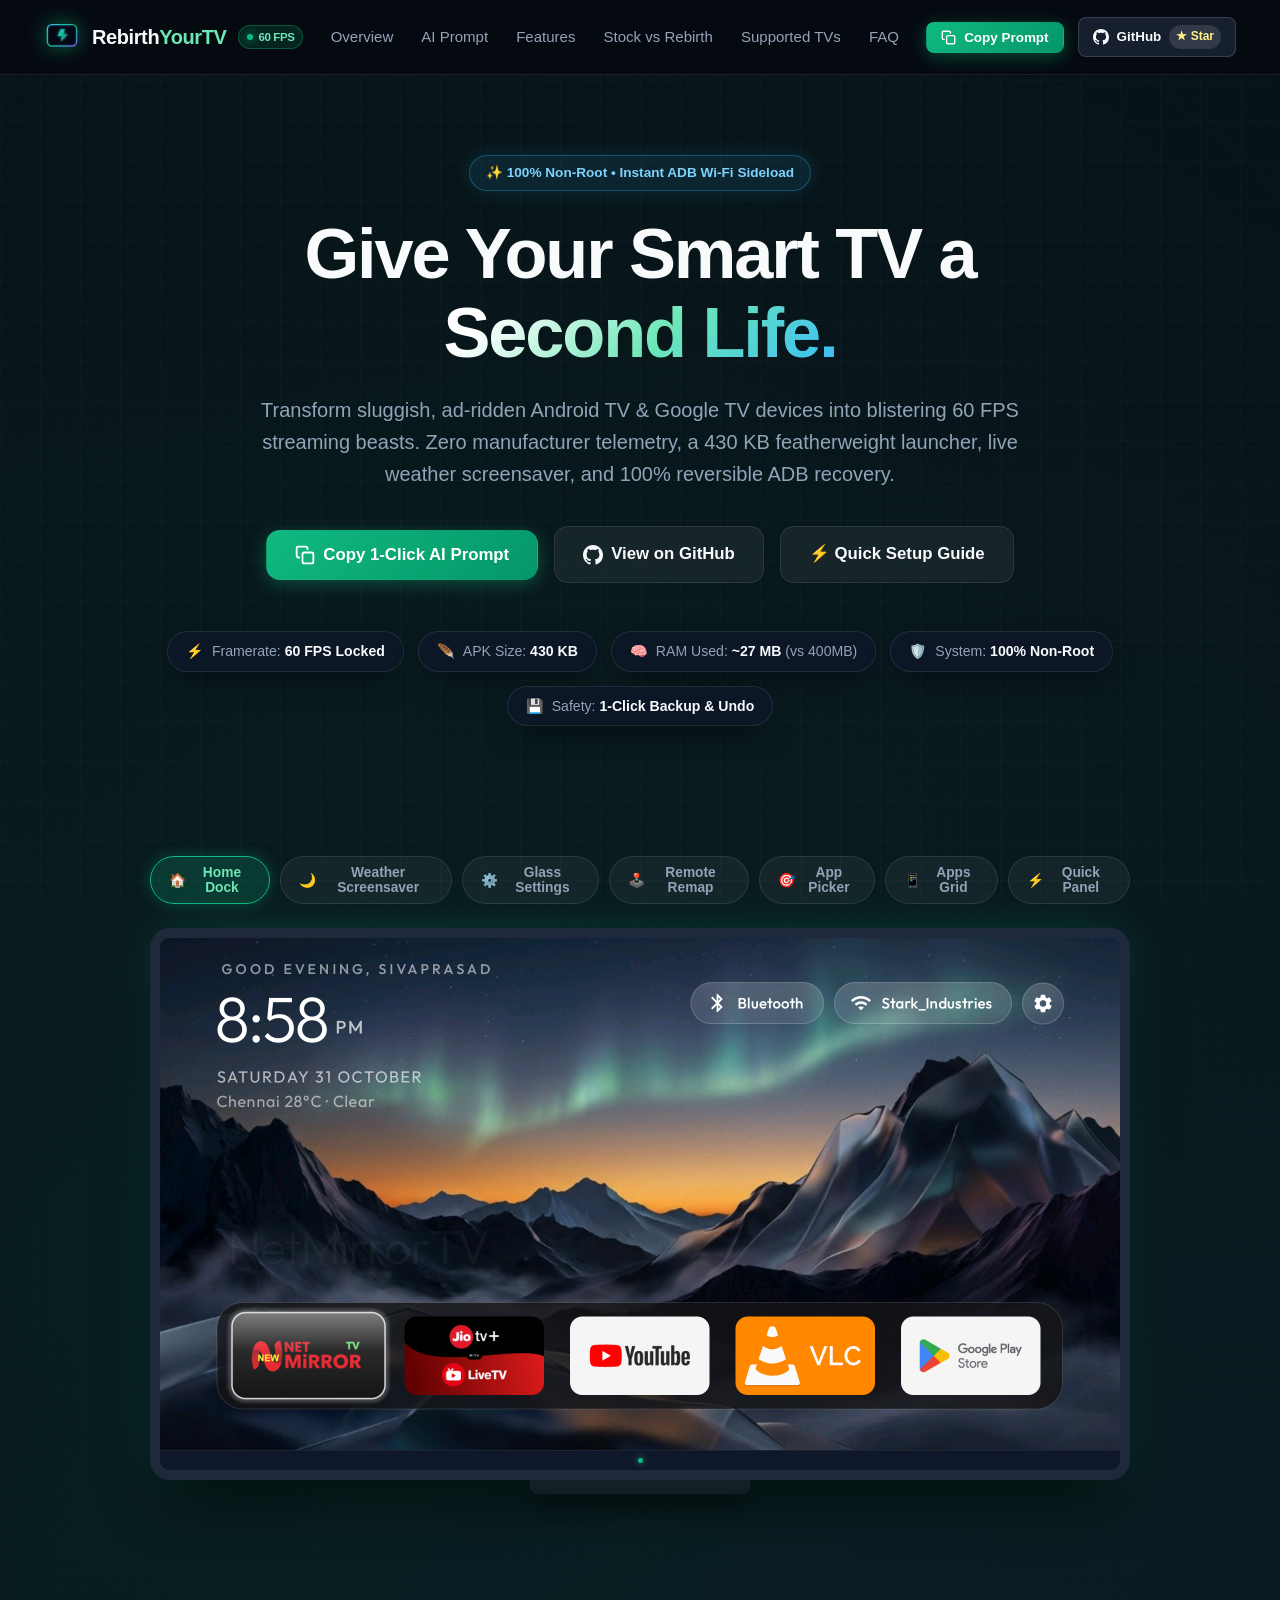
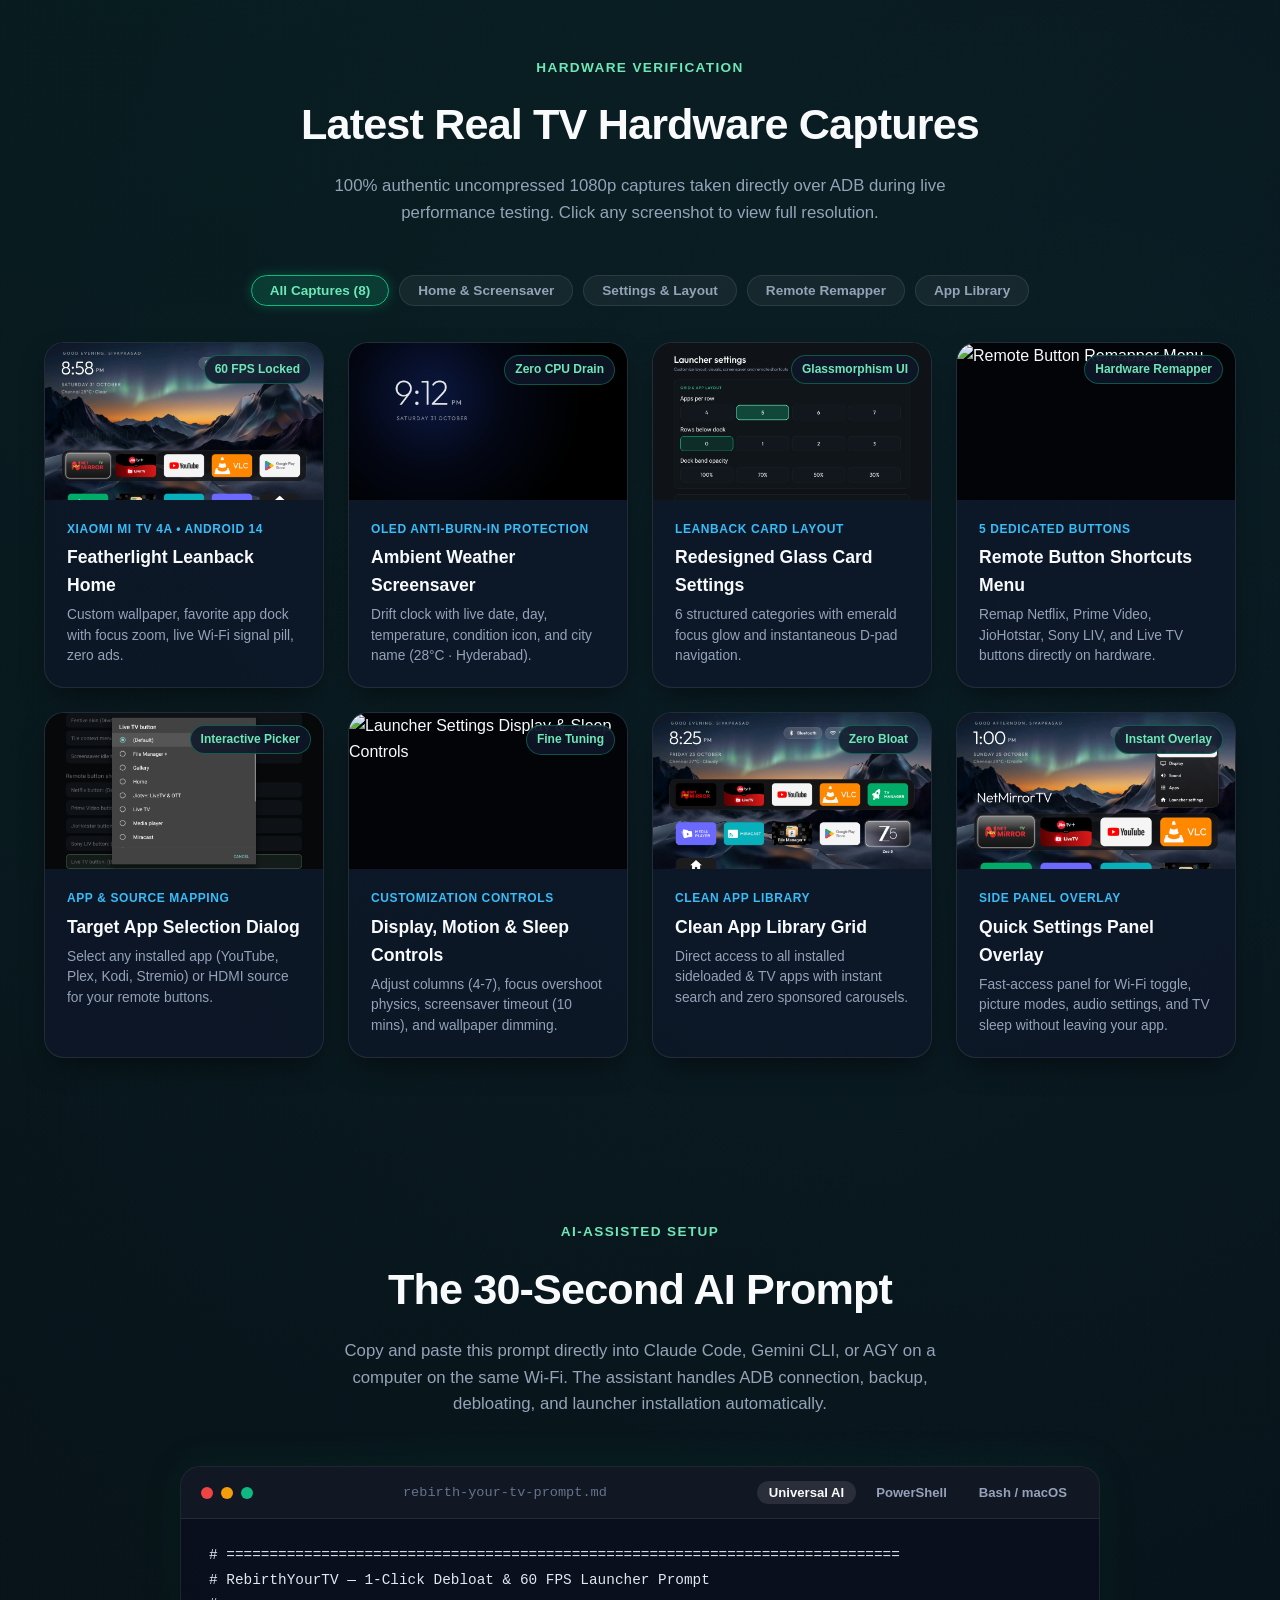
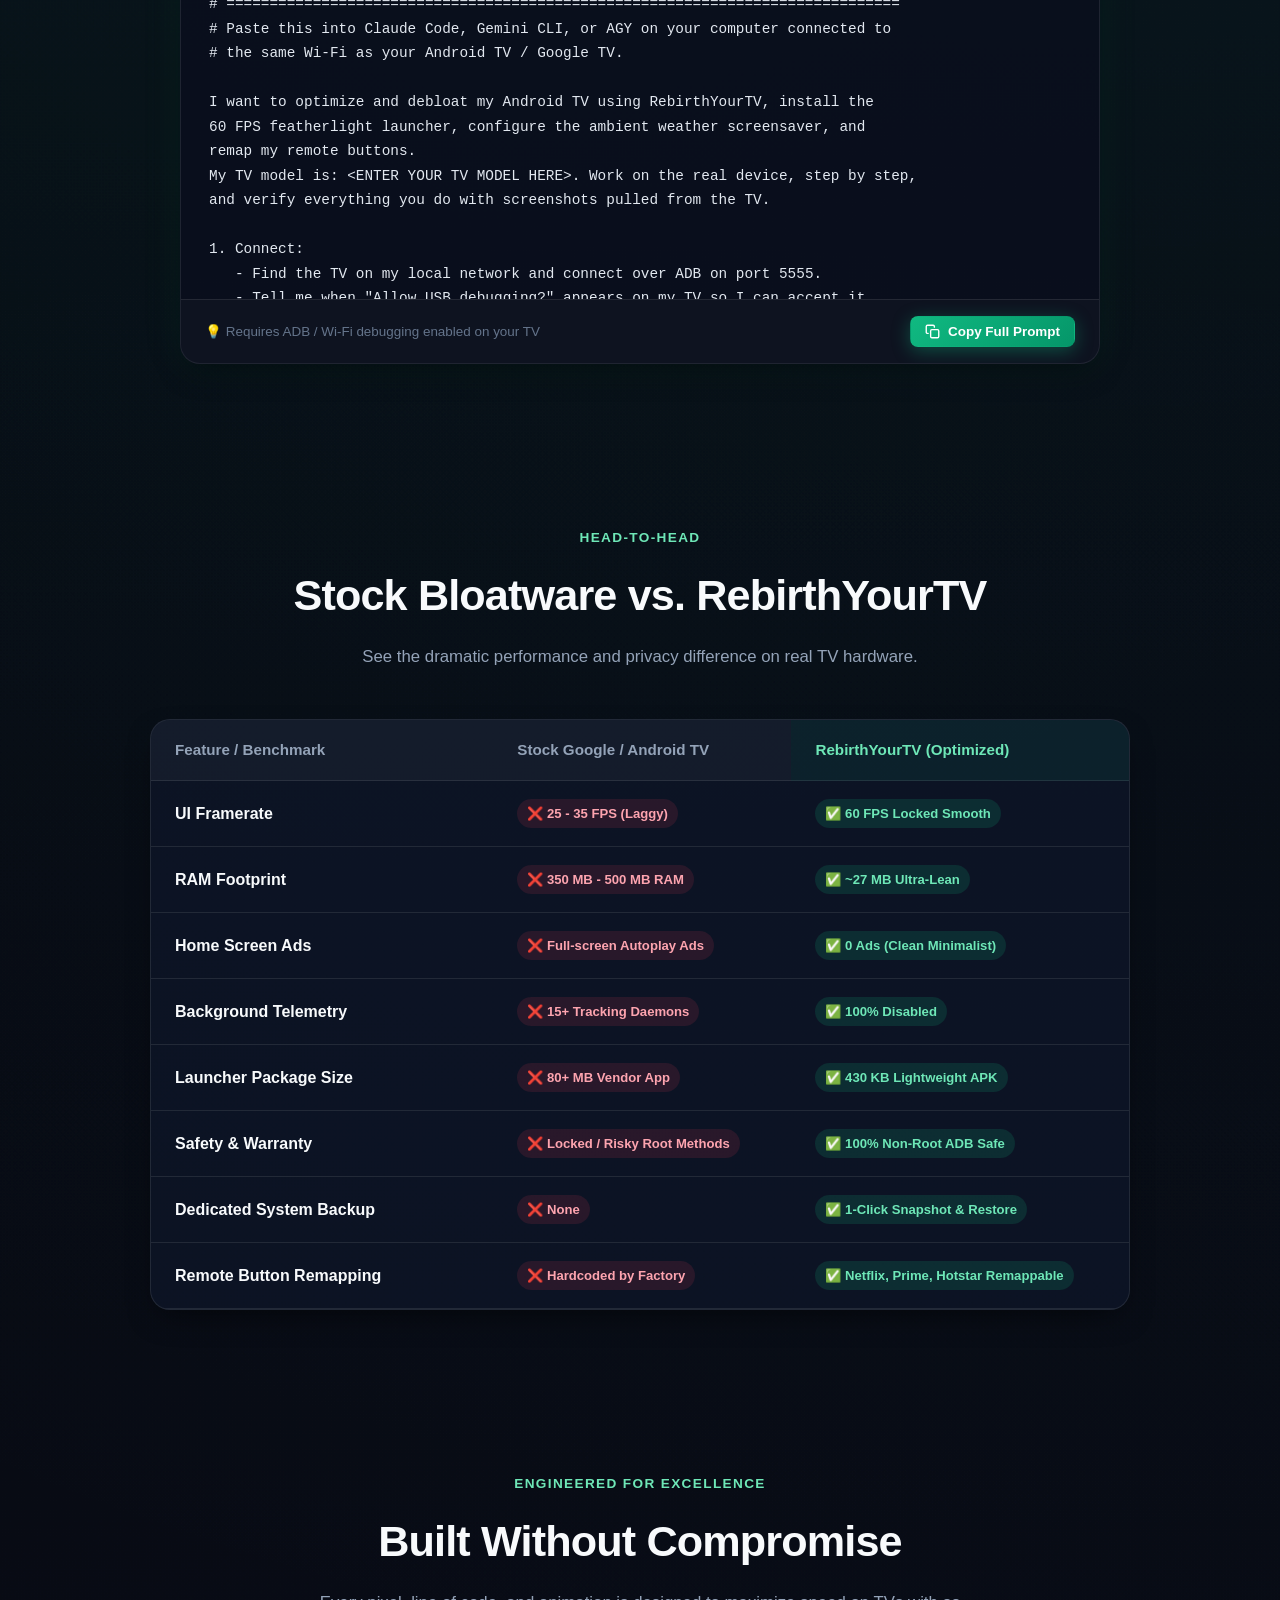
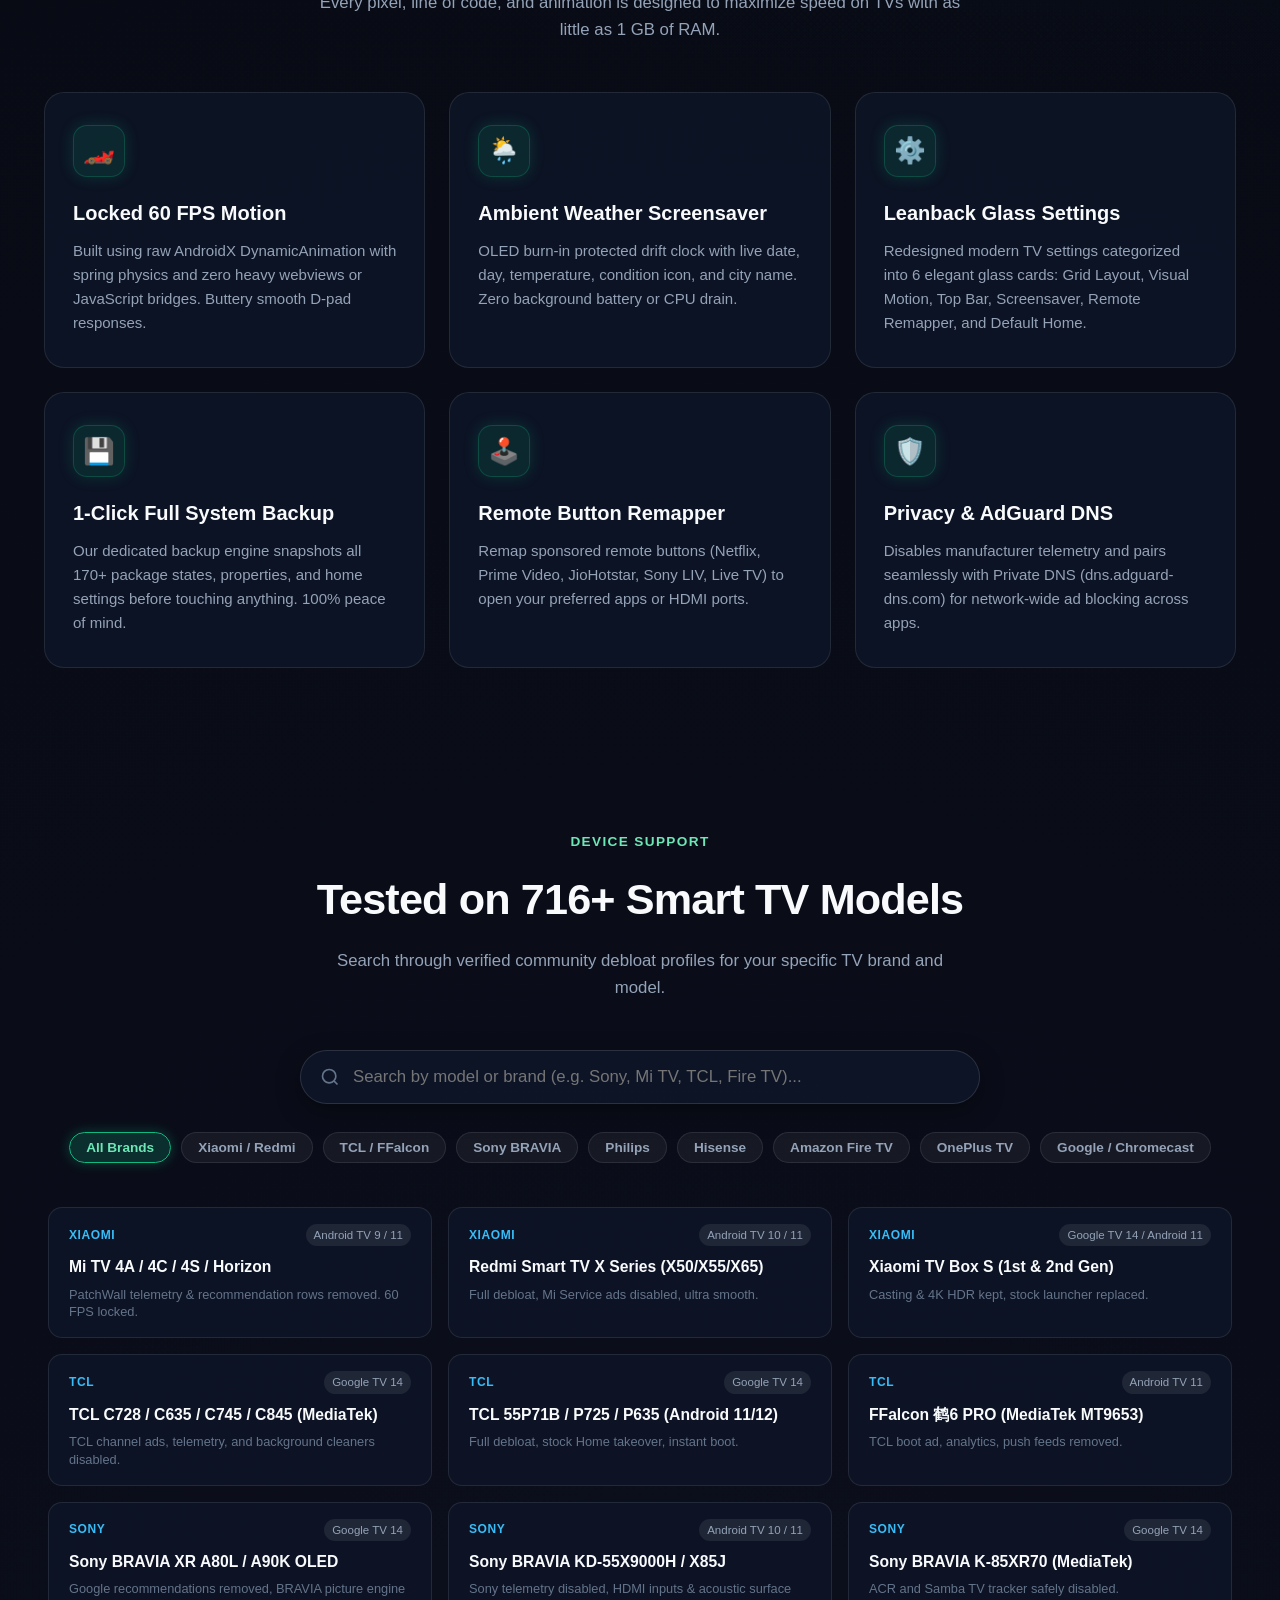
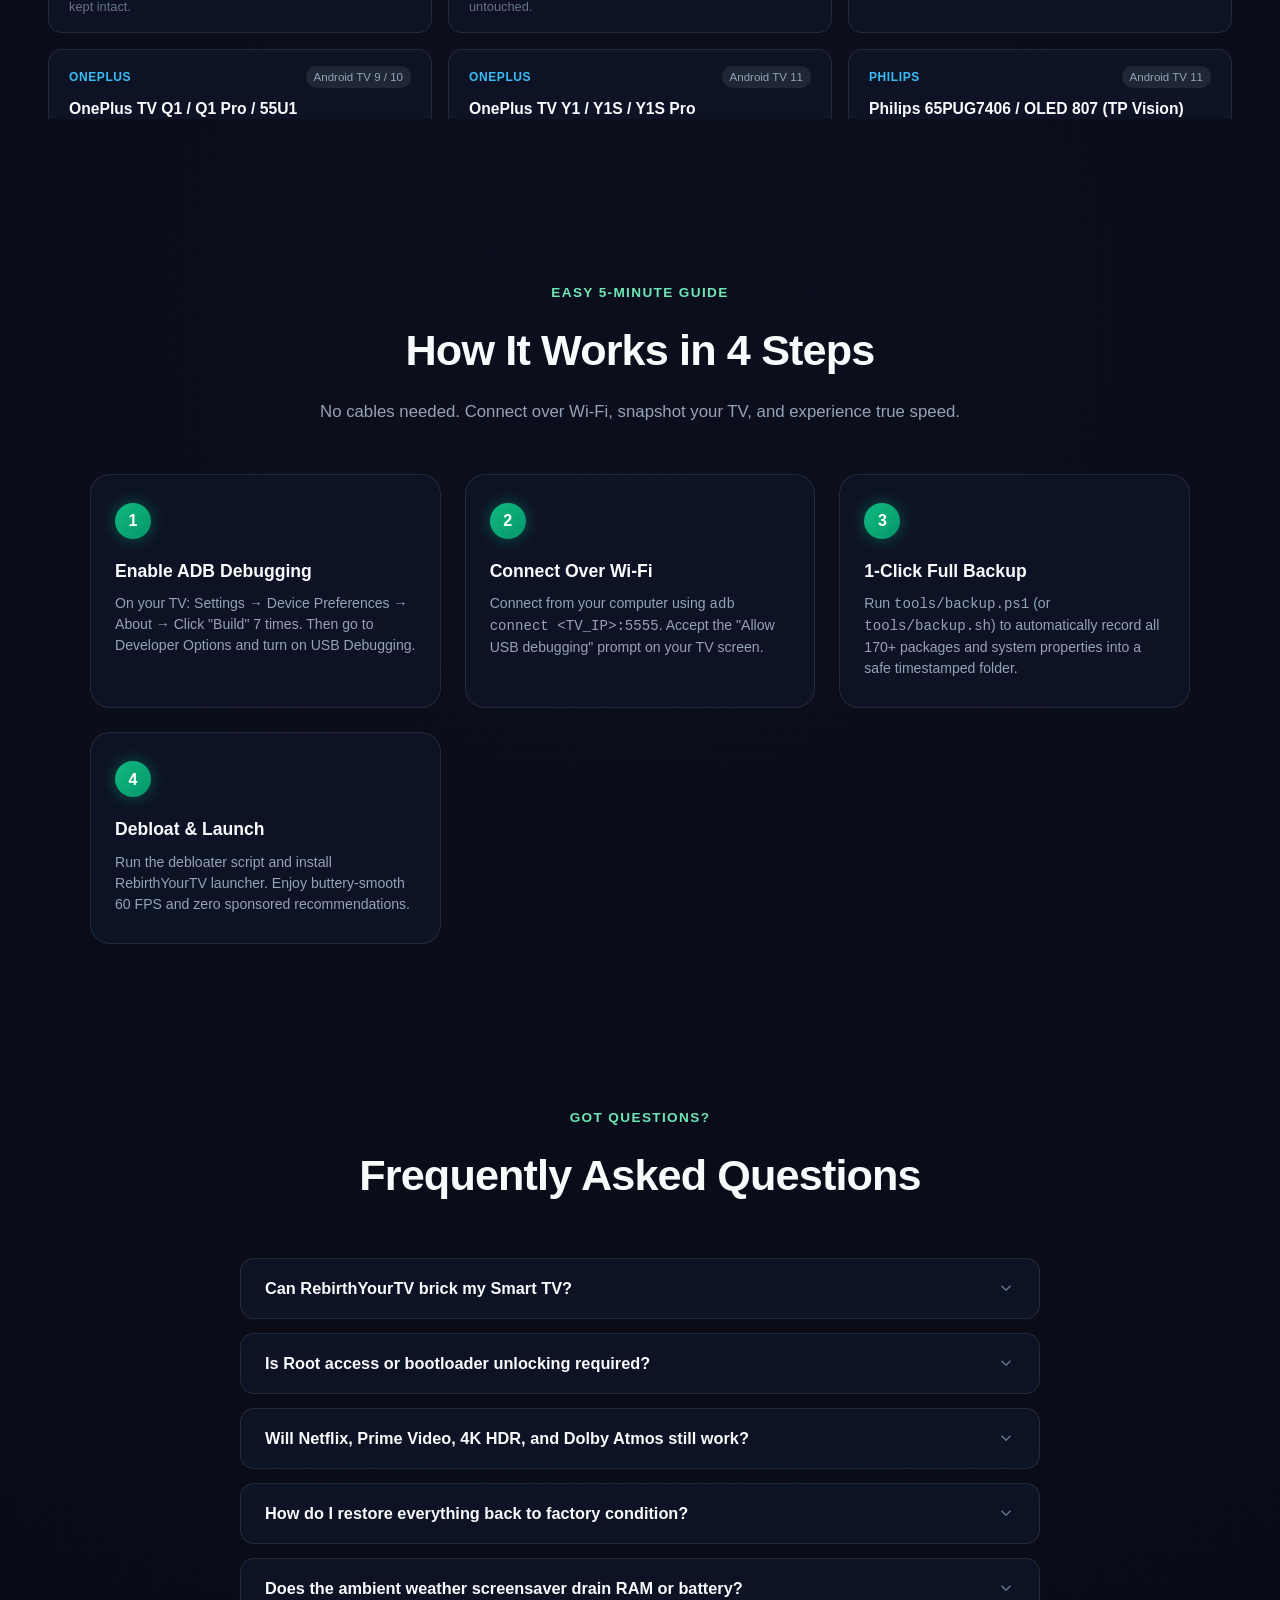
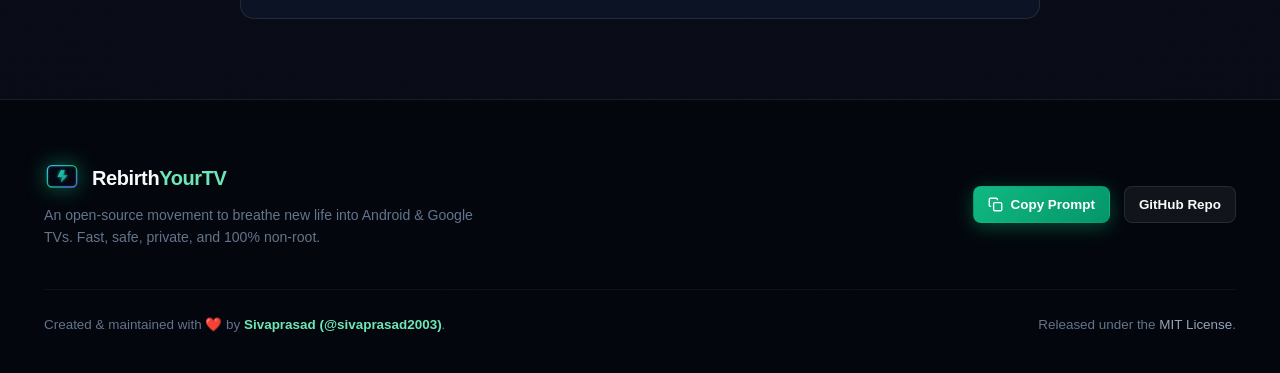
==== index.html @ 0ce07470 "feat: add root .nojekyll and direct showcase website loader" ====
<!DOCTYPE html>
<html lang="en">
<head>
  <meta charset="UTF-8">
  <meta name="viewport" content="width=device-width, initial-scale=1.0">
  <title>RebirthYourTV — Give Your Smart TV a Second Life</title>
  <meta http-equiv="refresh" content="0; url=website/">
  <script>
    window.location.replace("website/" + window.location.search + window.location.hash);
  </script>
  <style>
    body {
      background-color: #06090f;
      color: #94a3b8;
      font-family: -apple-system, BlinkMacSystemFont, "Segoe UI", Roboto, sans-serif;
      display: flex;
      align-items: center;
      justify-content: center;
      height: 100vh;
      margin: 0;
      text-align: center;
    }
    a { color: #10b981; text-decoration: none; font-weight: 600; }
  </style>
</head>
<body>
  <div>
    <p style="font-size: 1.2rem; color: #f8fafc; margin-bottom: 8px;">⚡ RebirthYourTV</p>
    <p>Opening showcase website... <a href="website/">Click here if not redirected</a>.</p>
  </div>
</body>
</html>
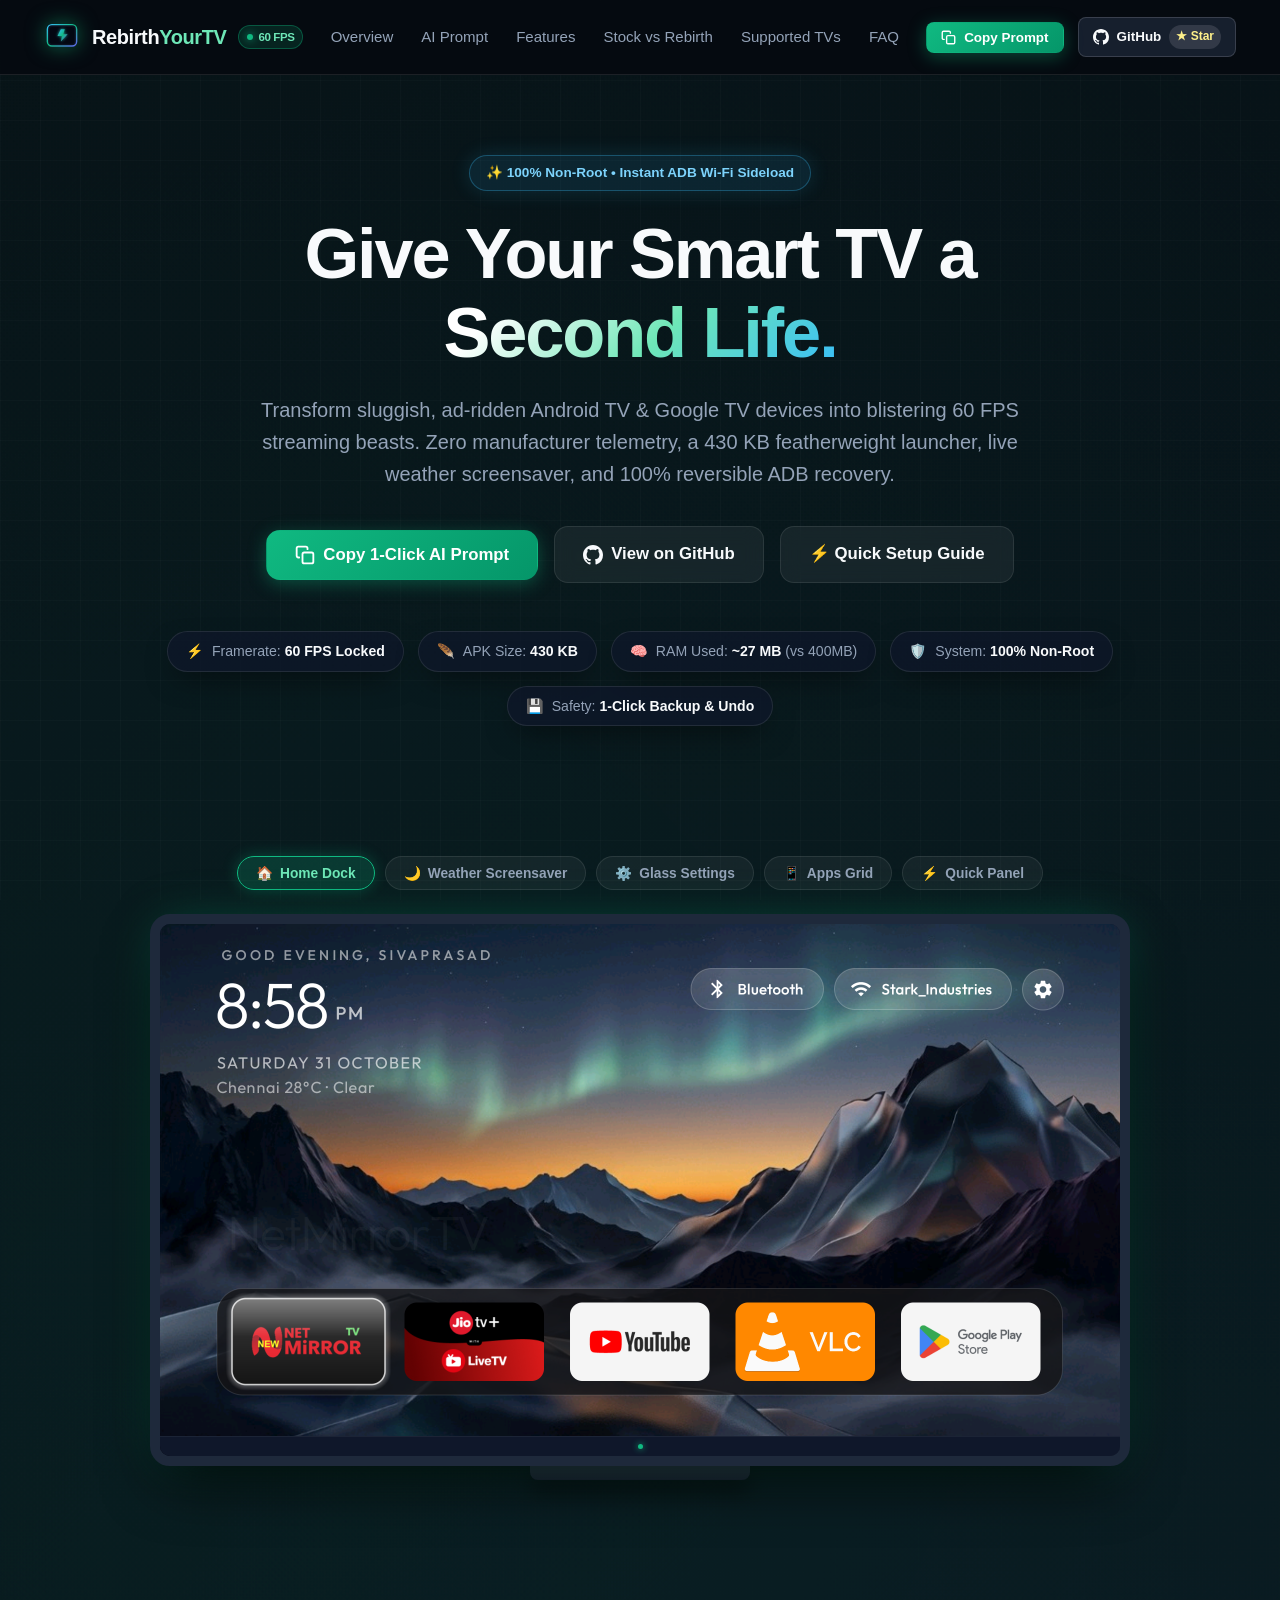
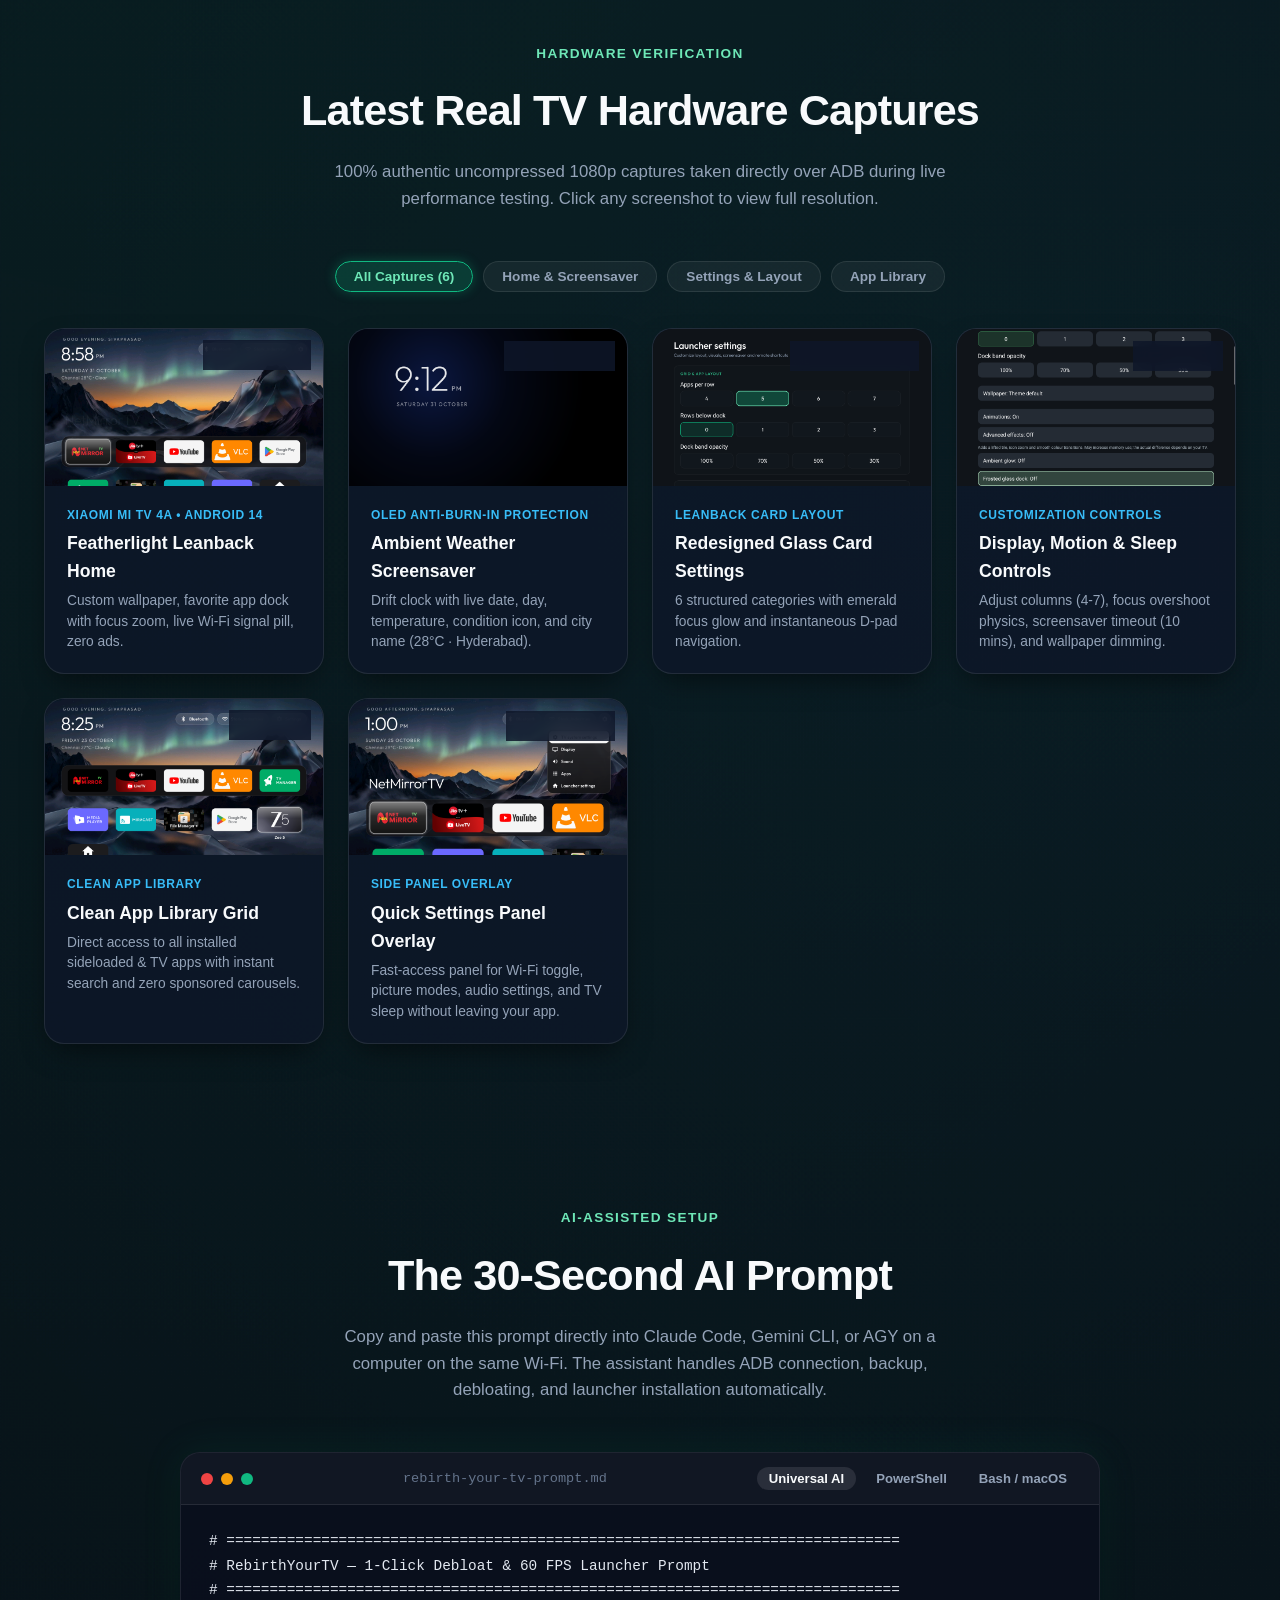
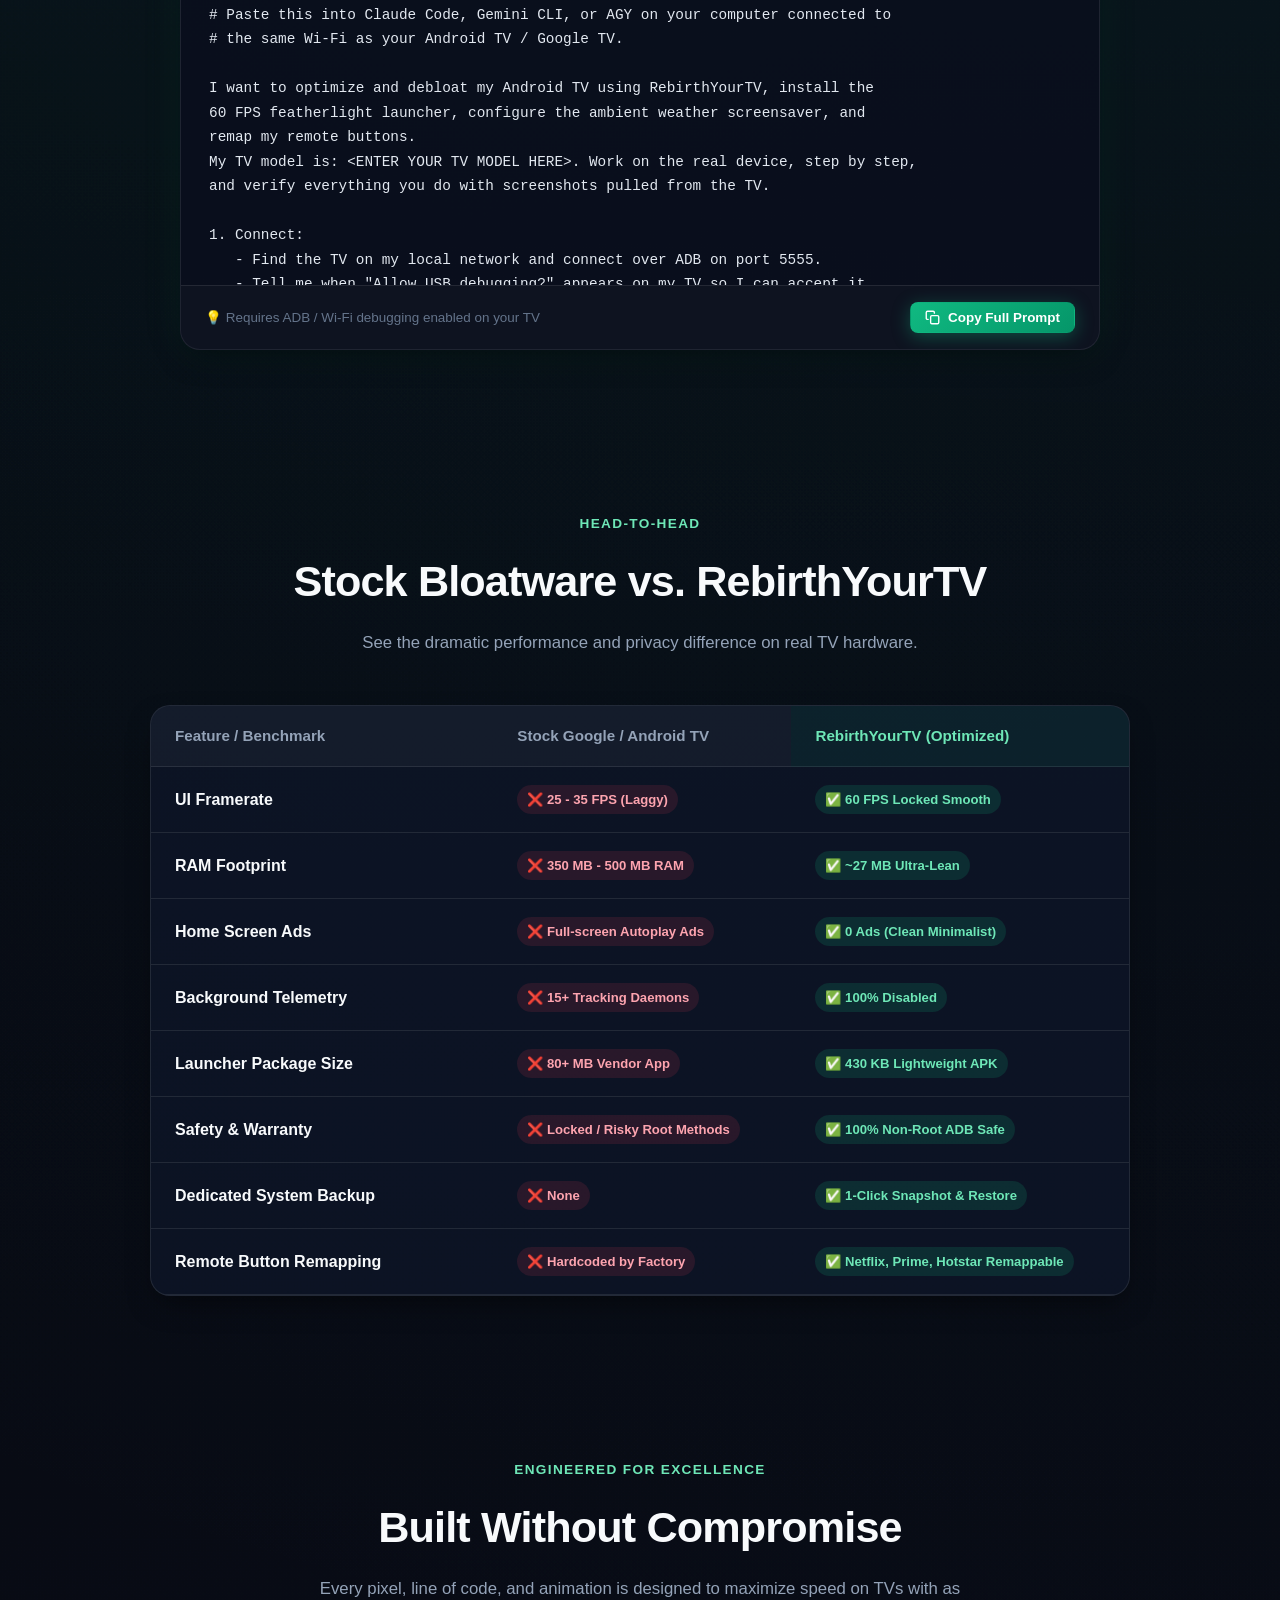
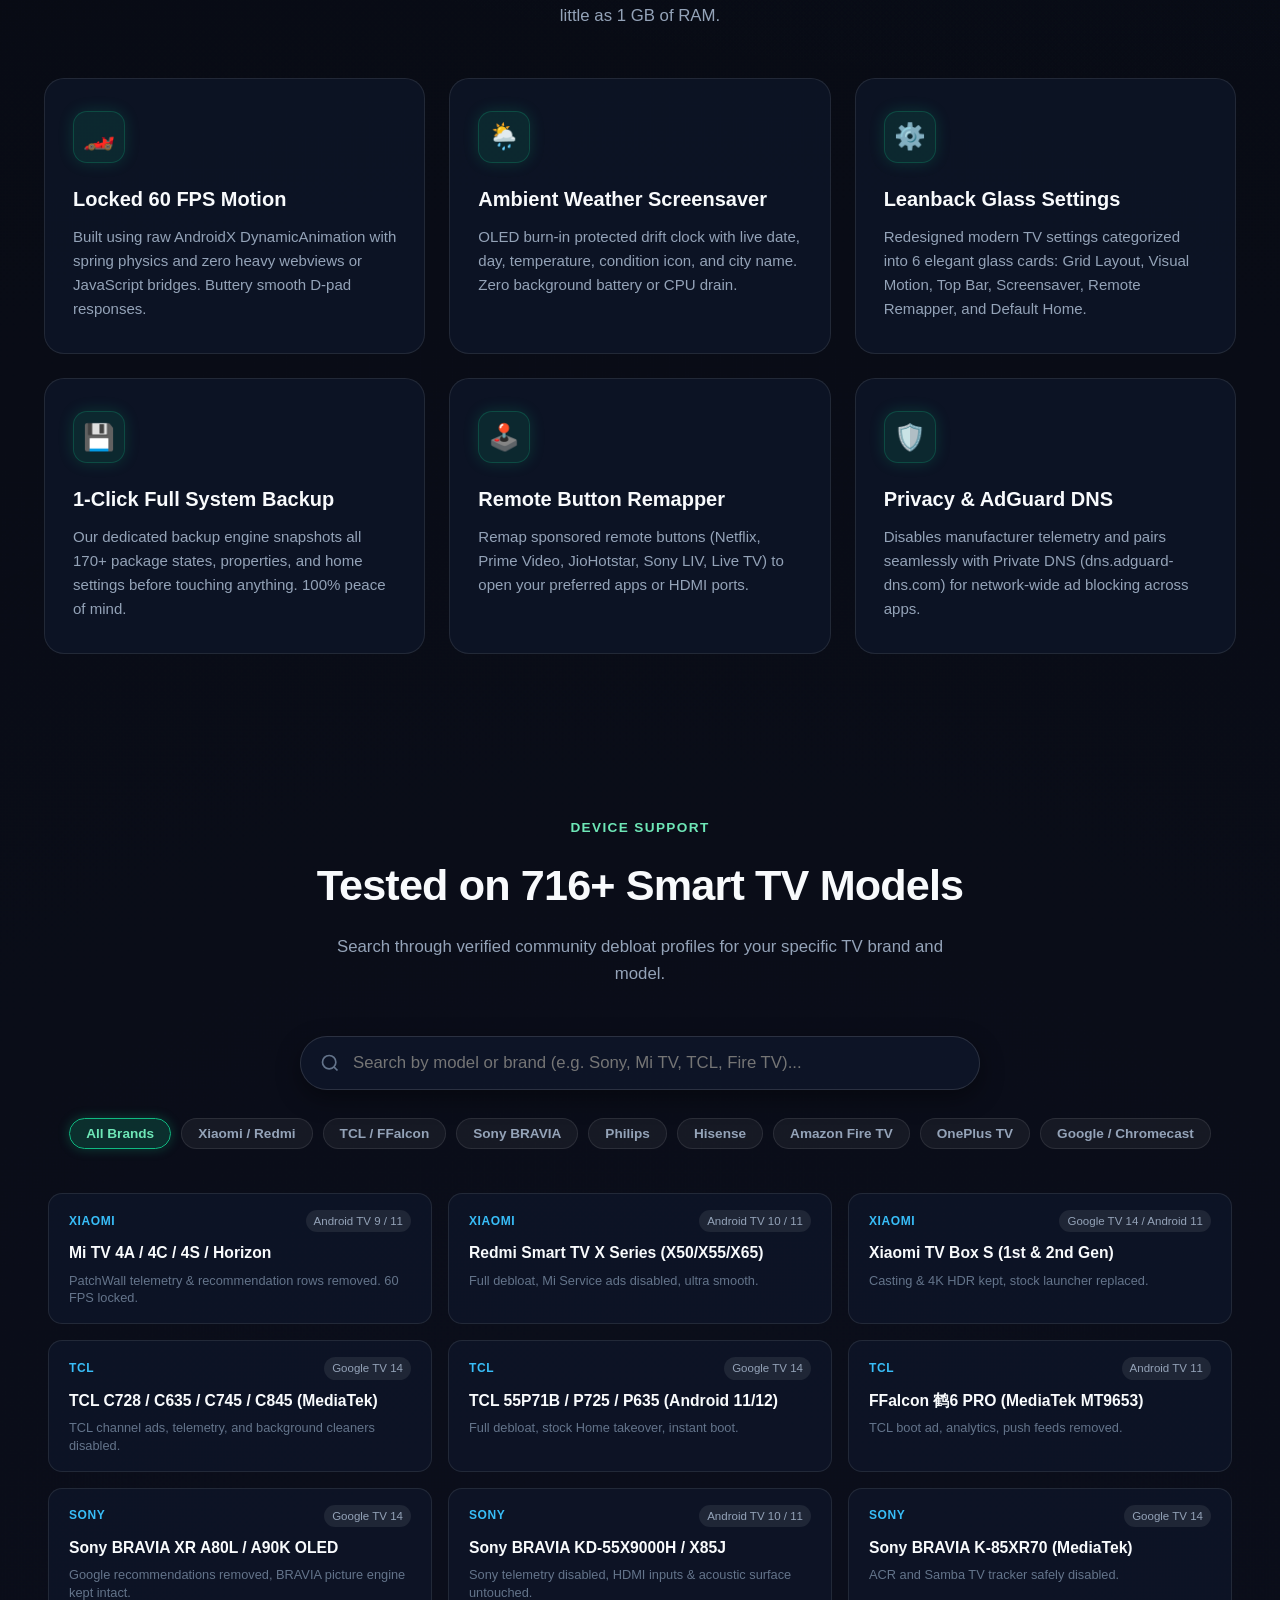
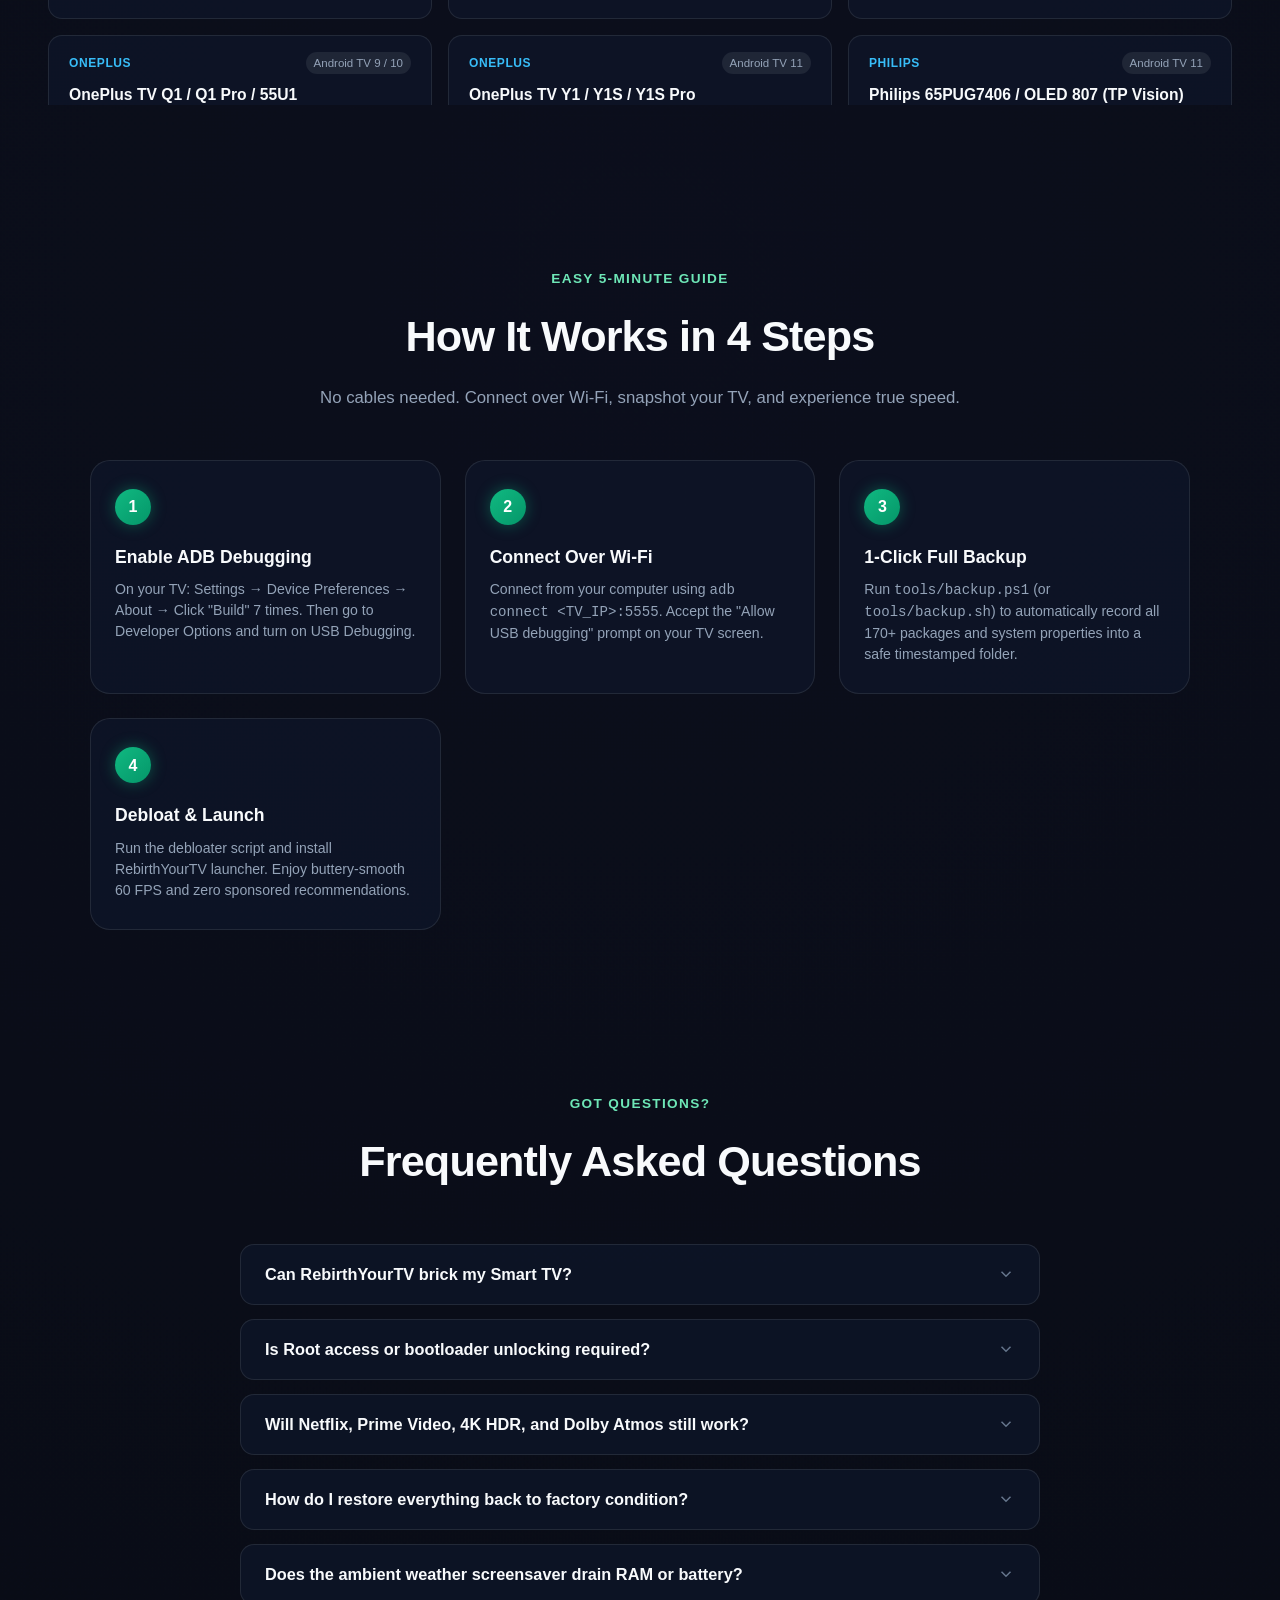
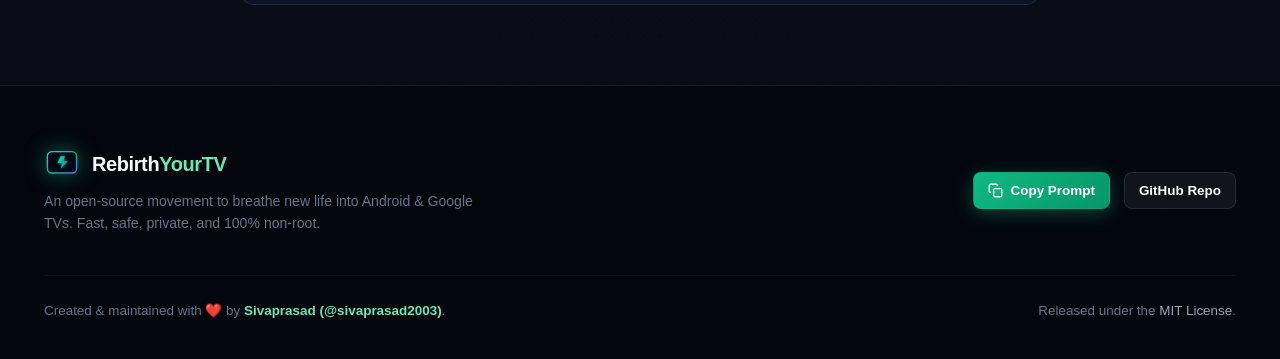
==== commit b2041d53: "feat: remove remote remap screenshot and gallery section from README and website" ====
--- a/index.html
+++ b/index.html
@@ -29,4 +29,4 @@
     <p>Opening showcase website... <a href="website/">Click here if not redirected</a>.</p>
   </div>
 </body>
-</html>+</html>
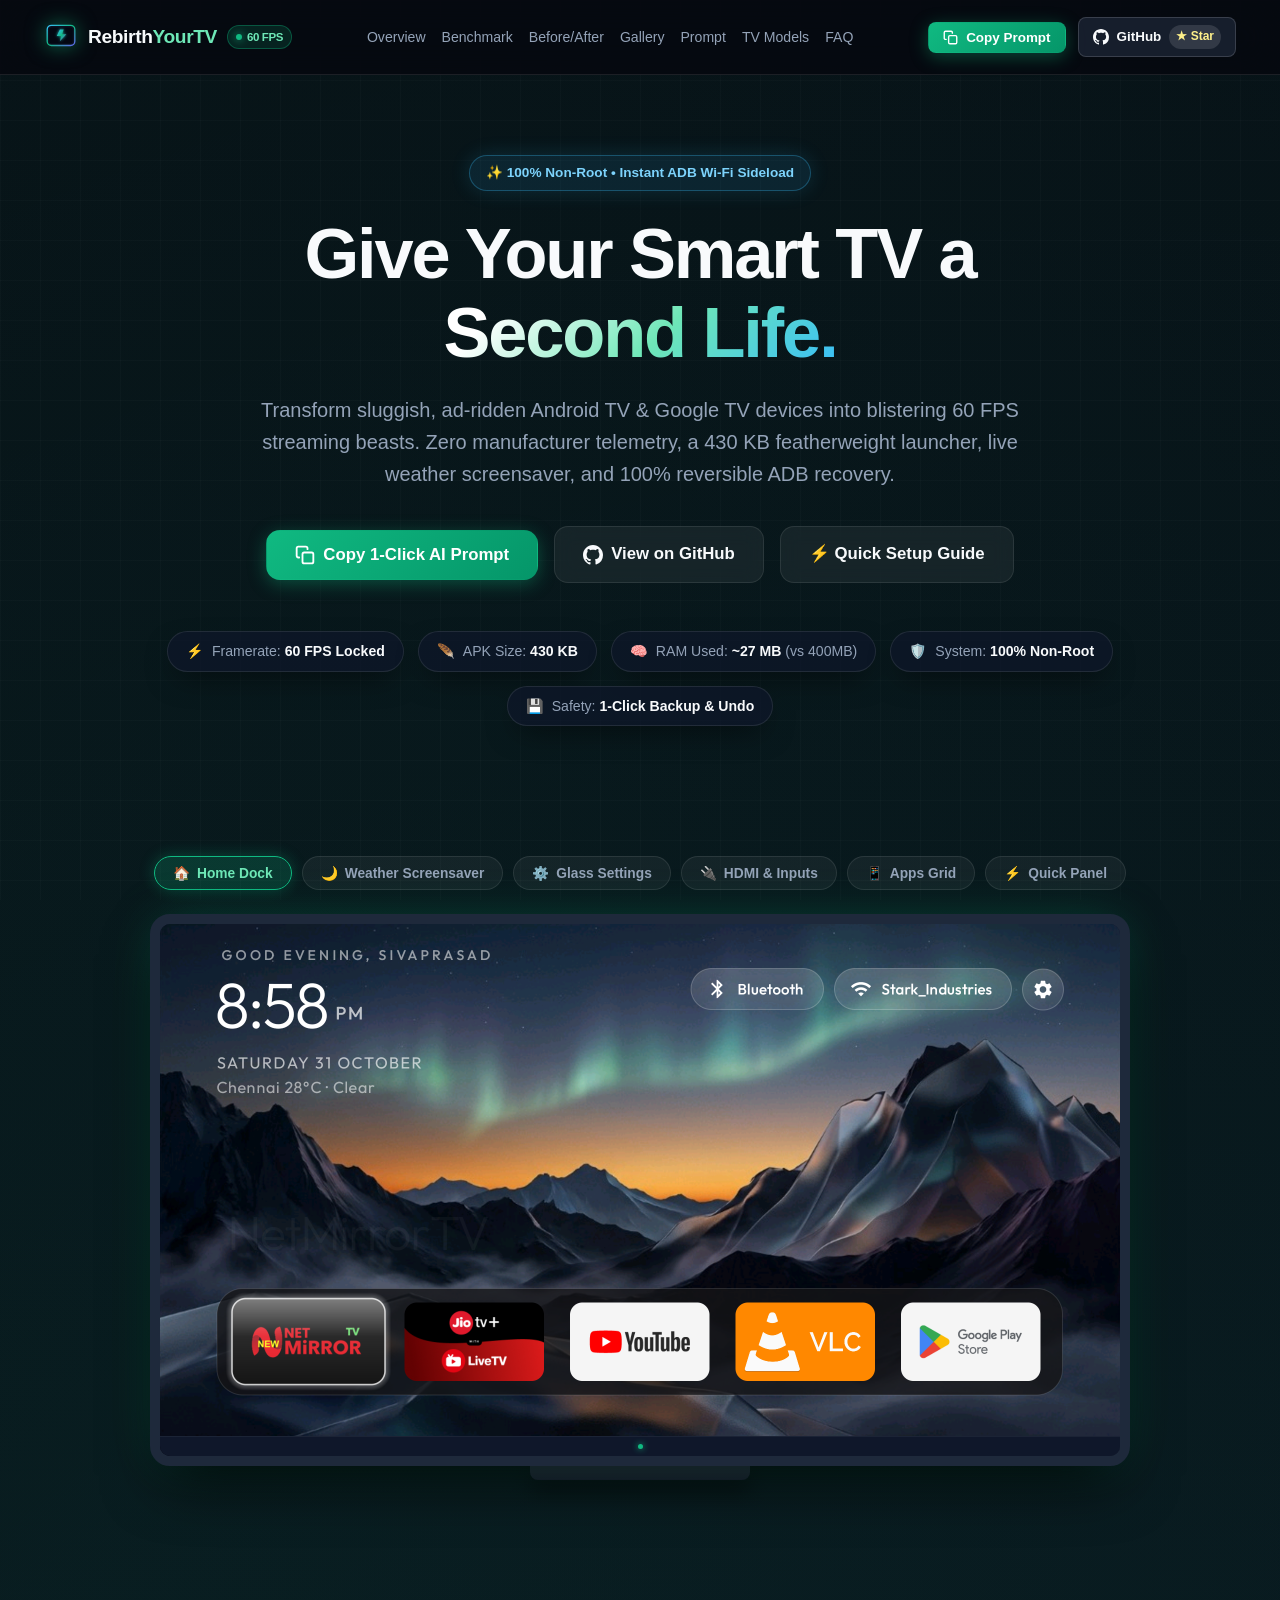
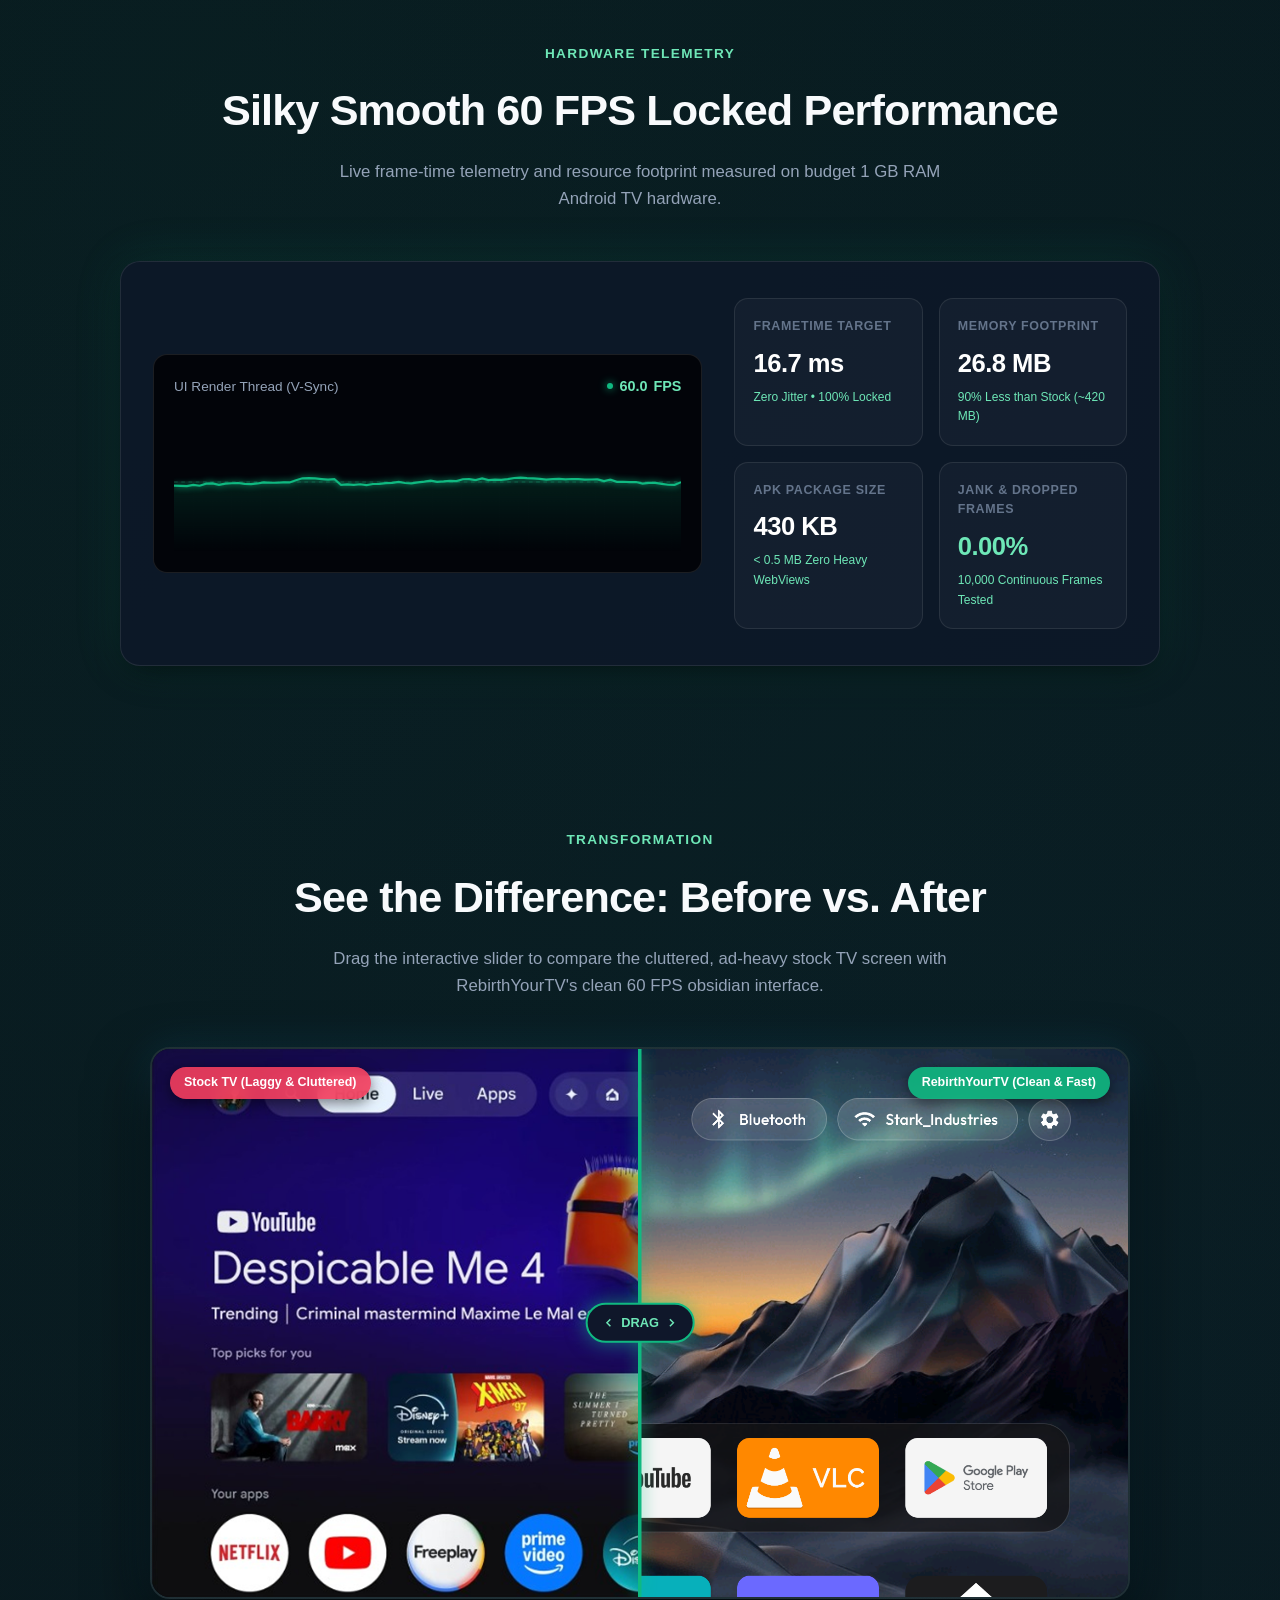
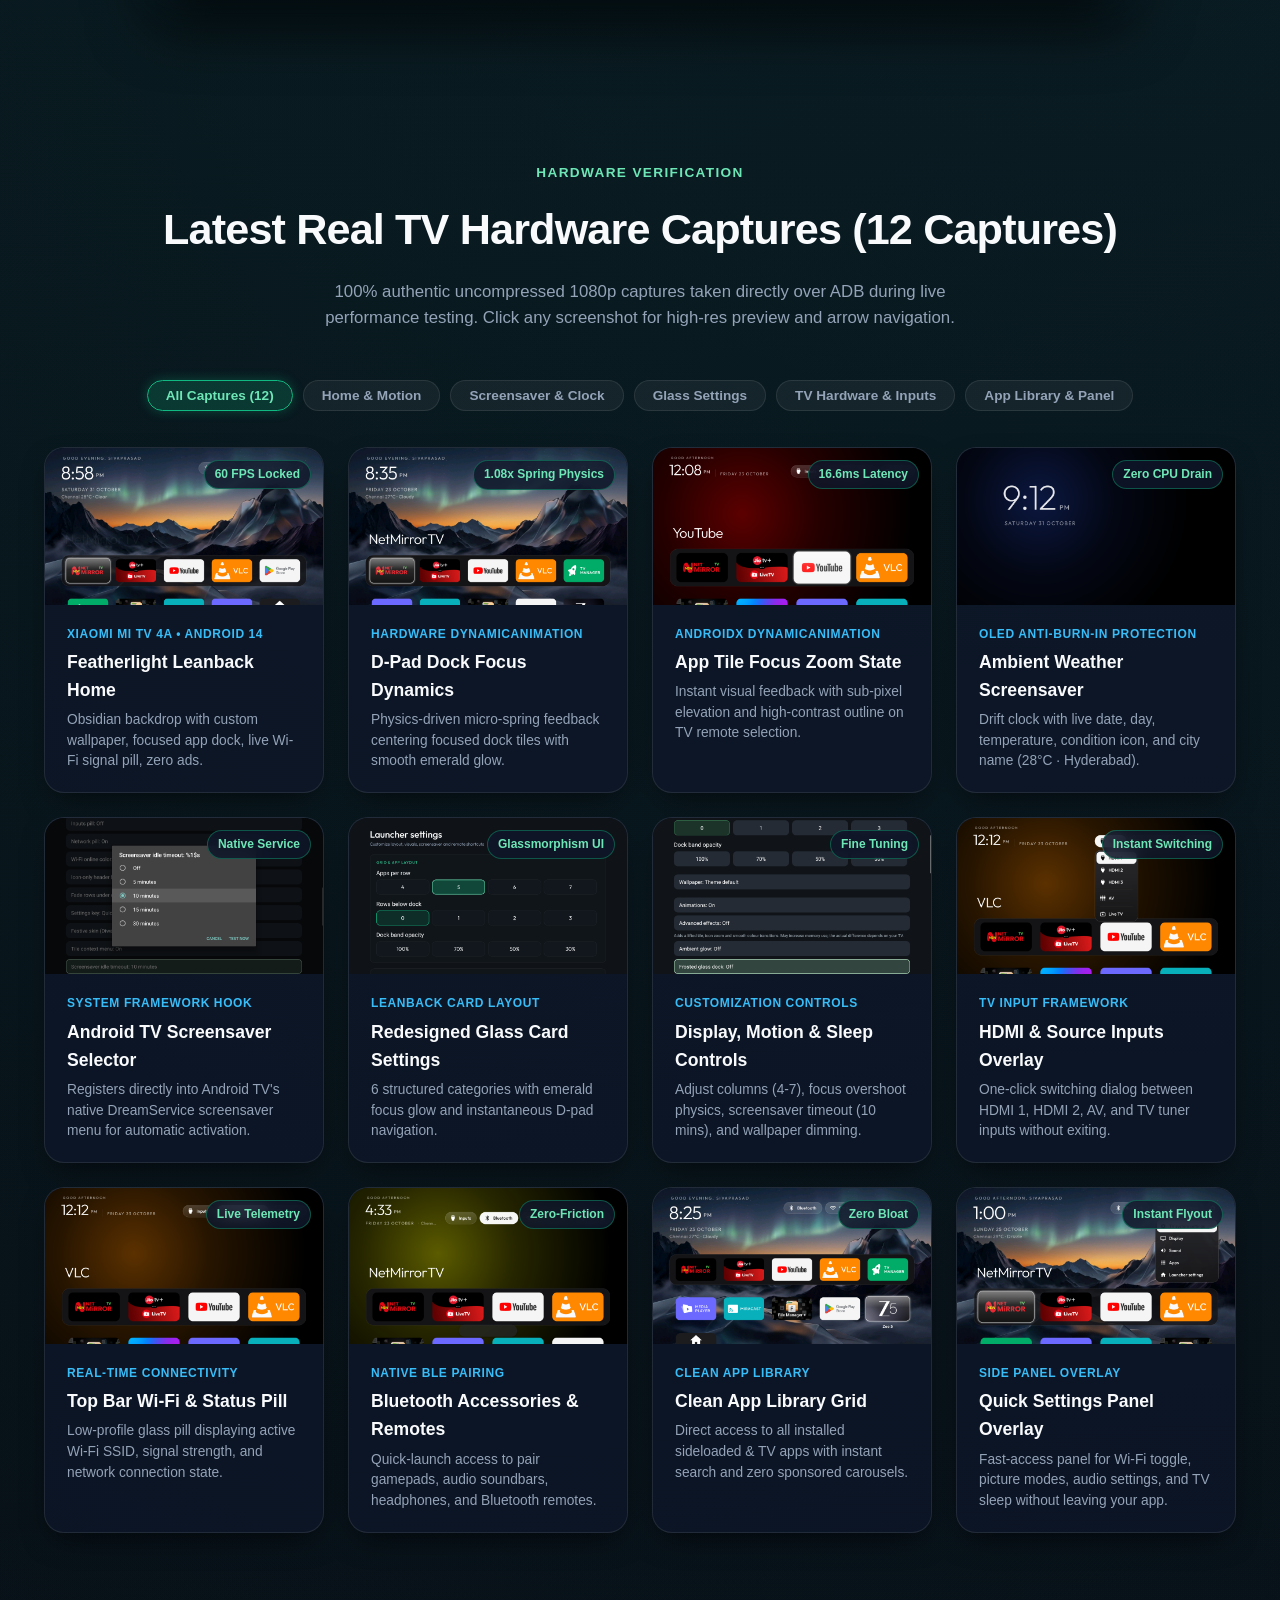
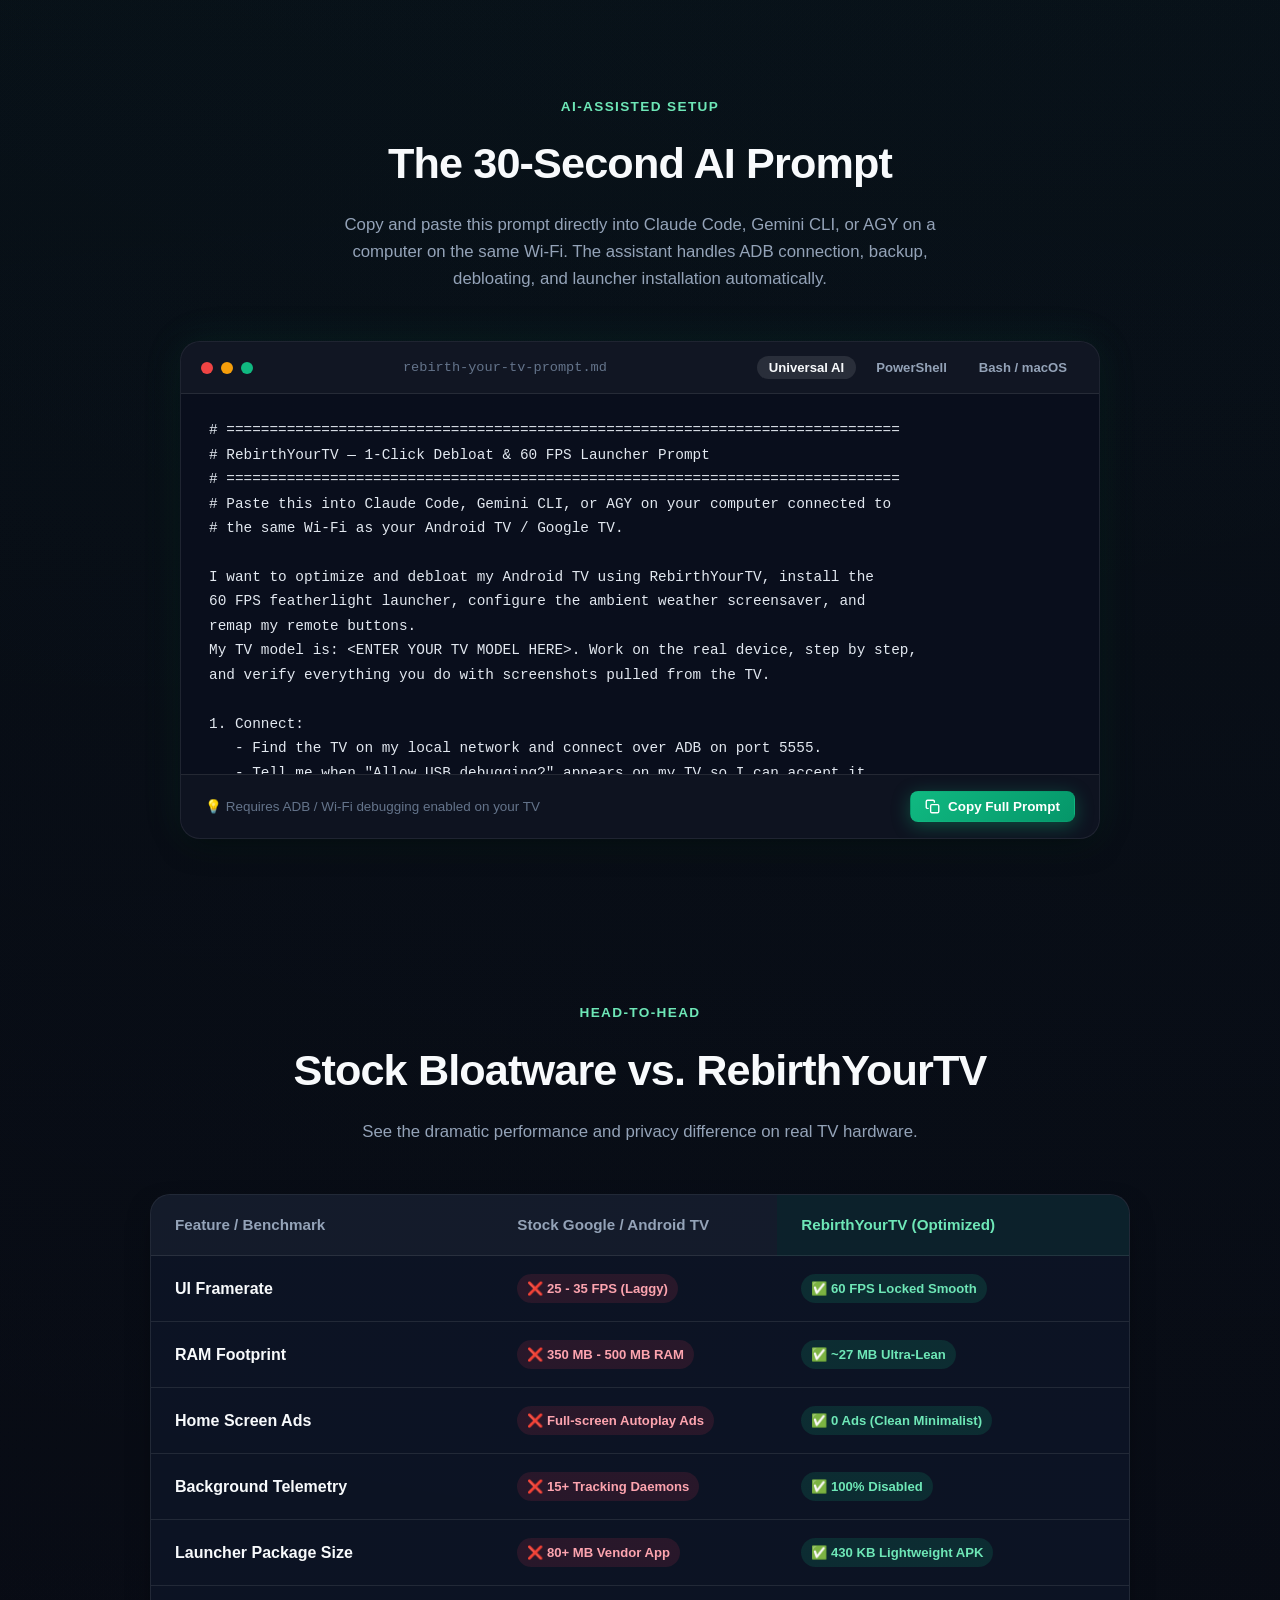
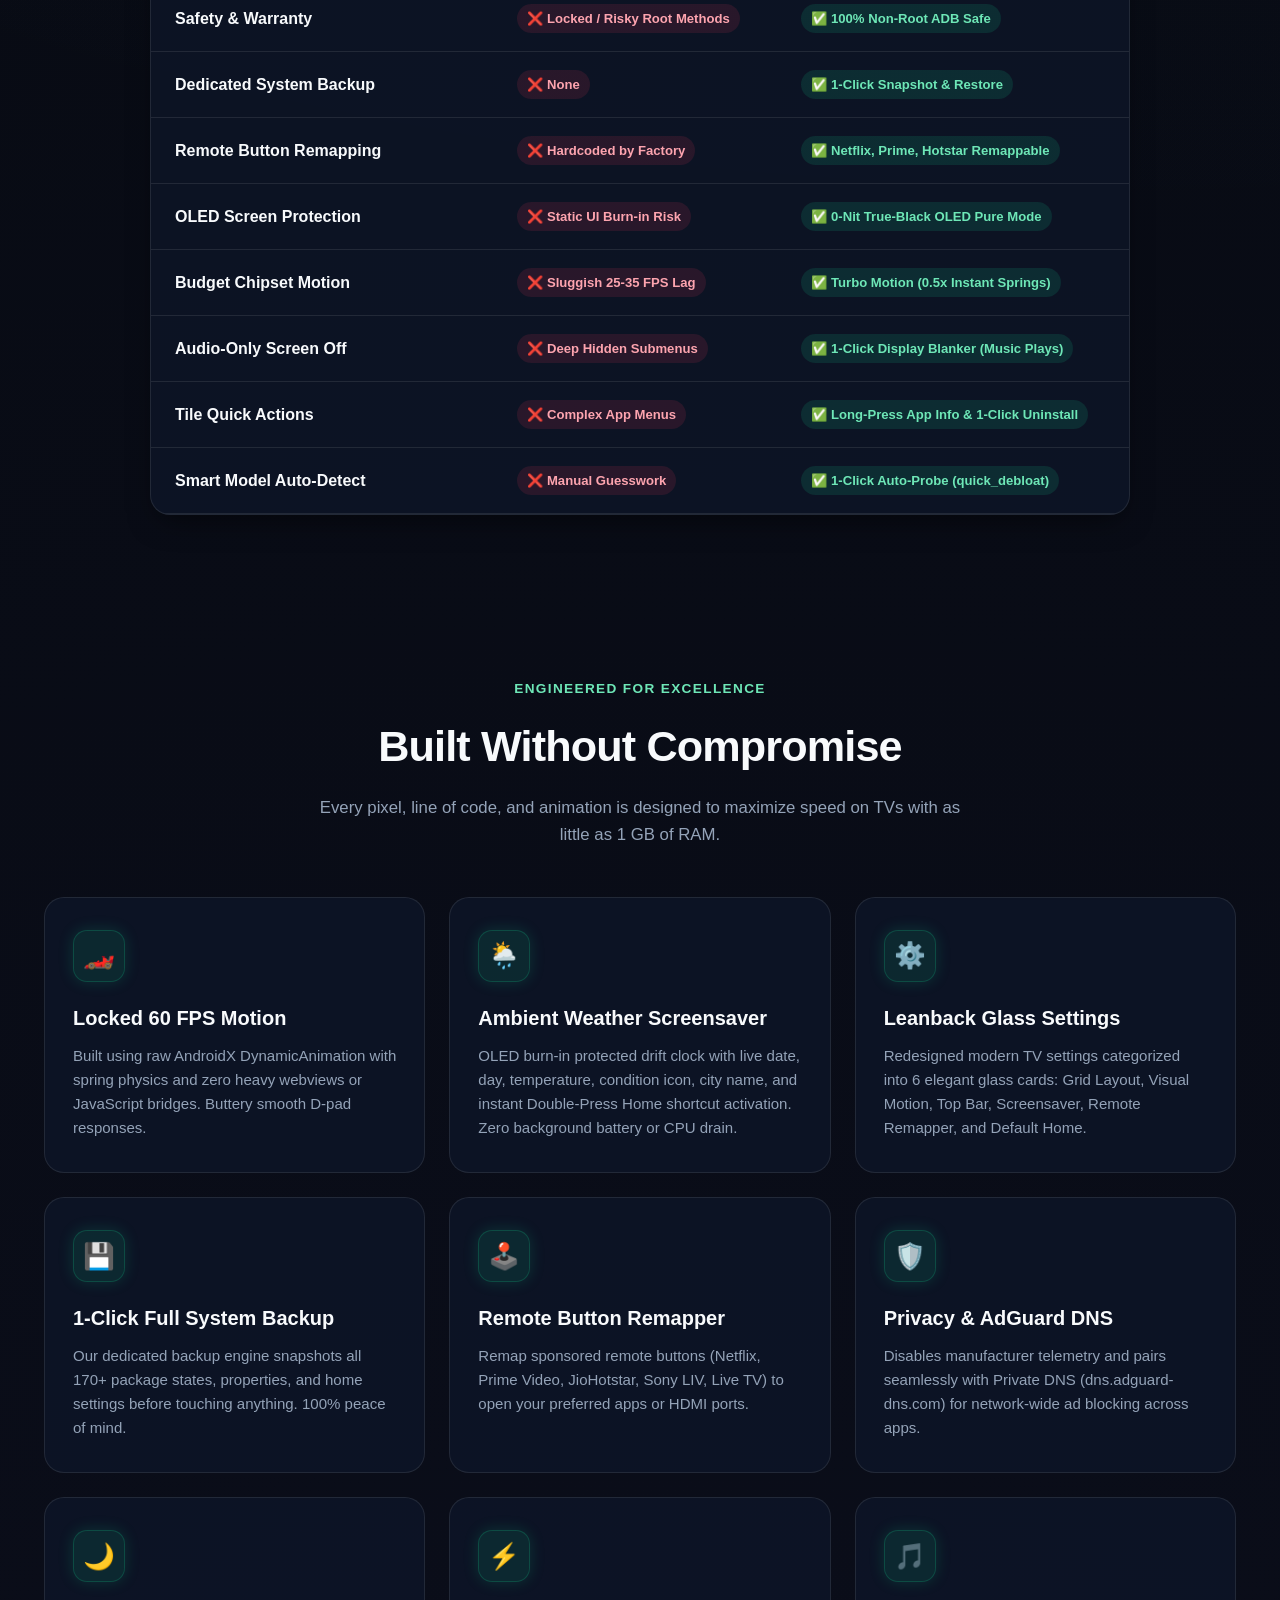
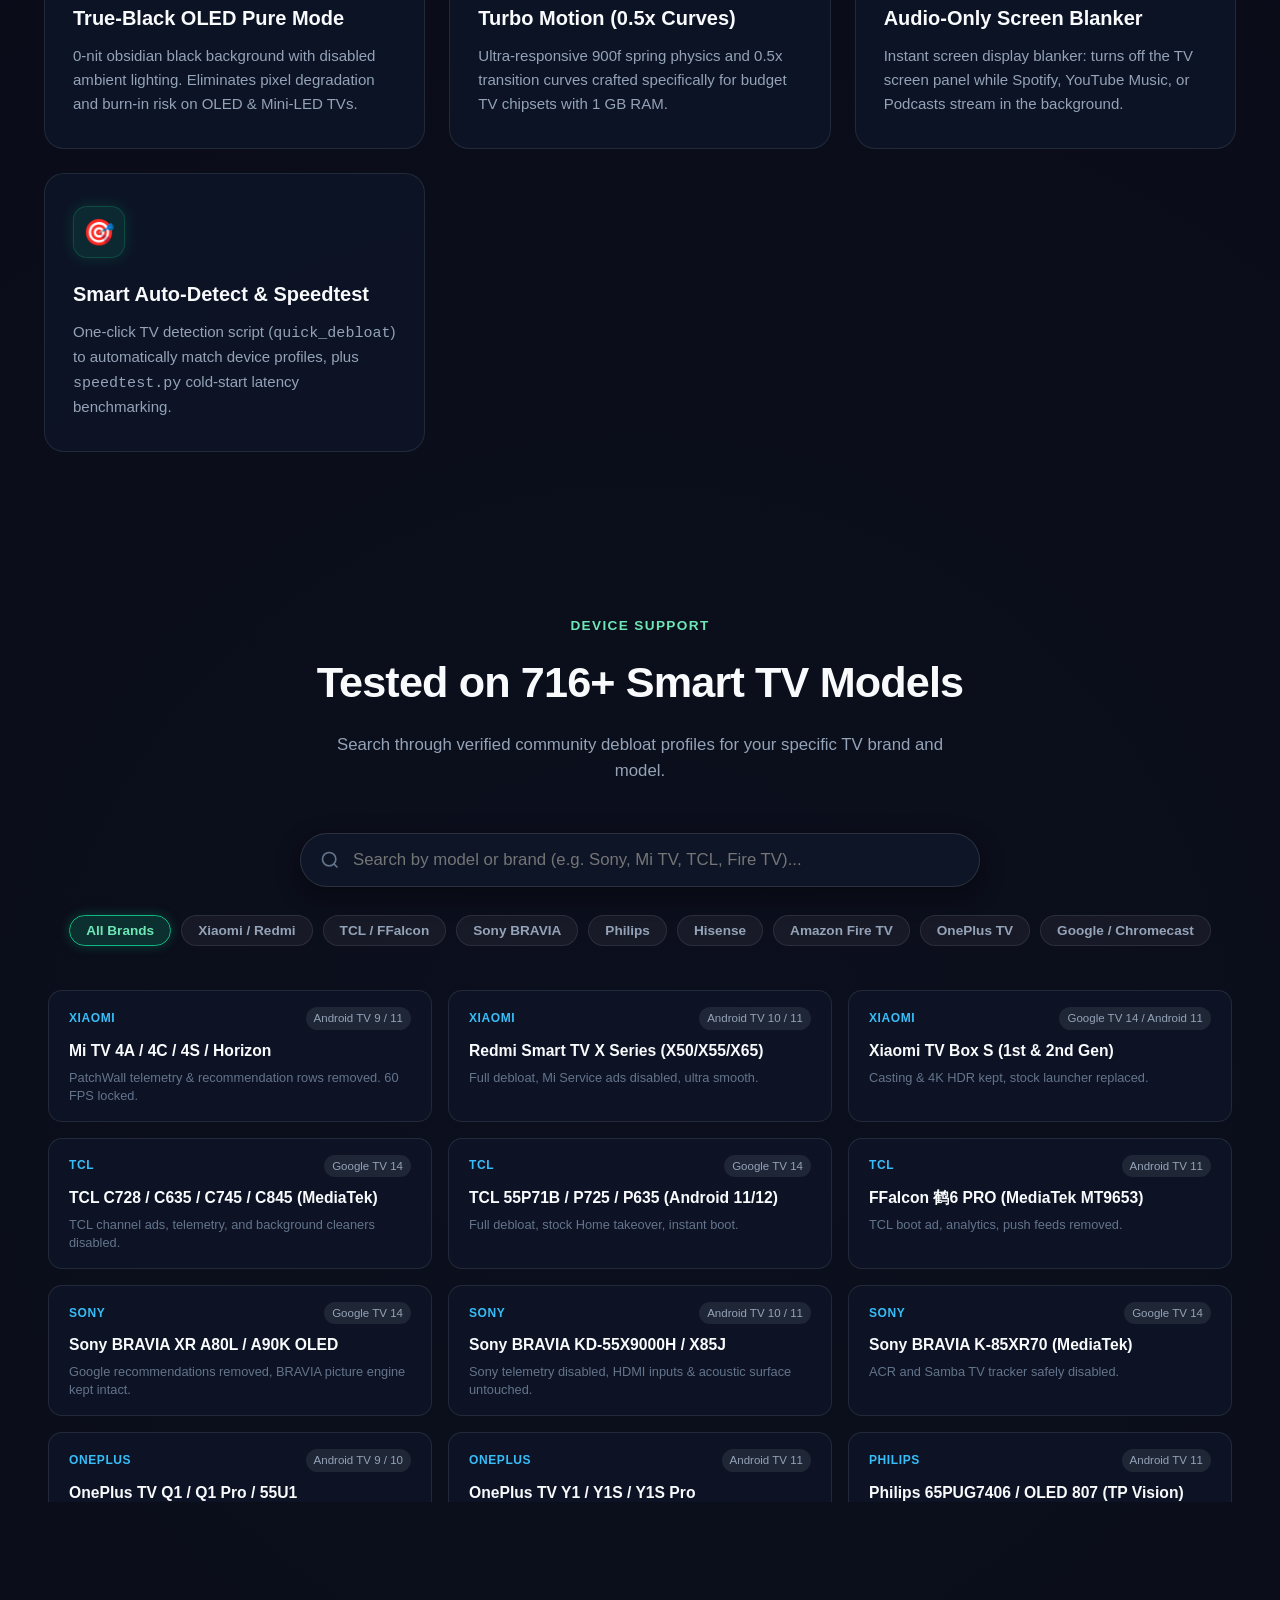
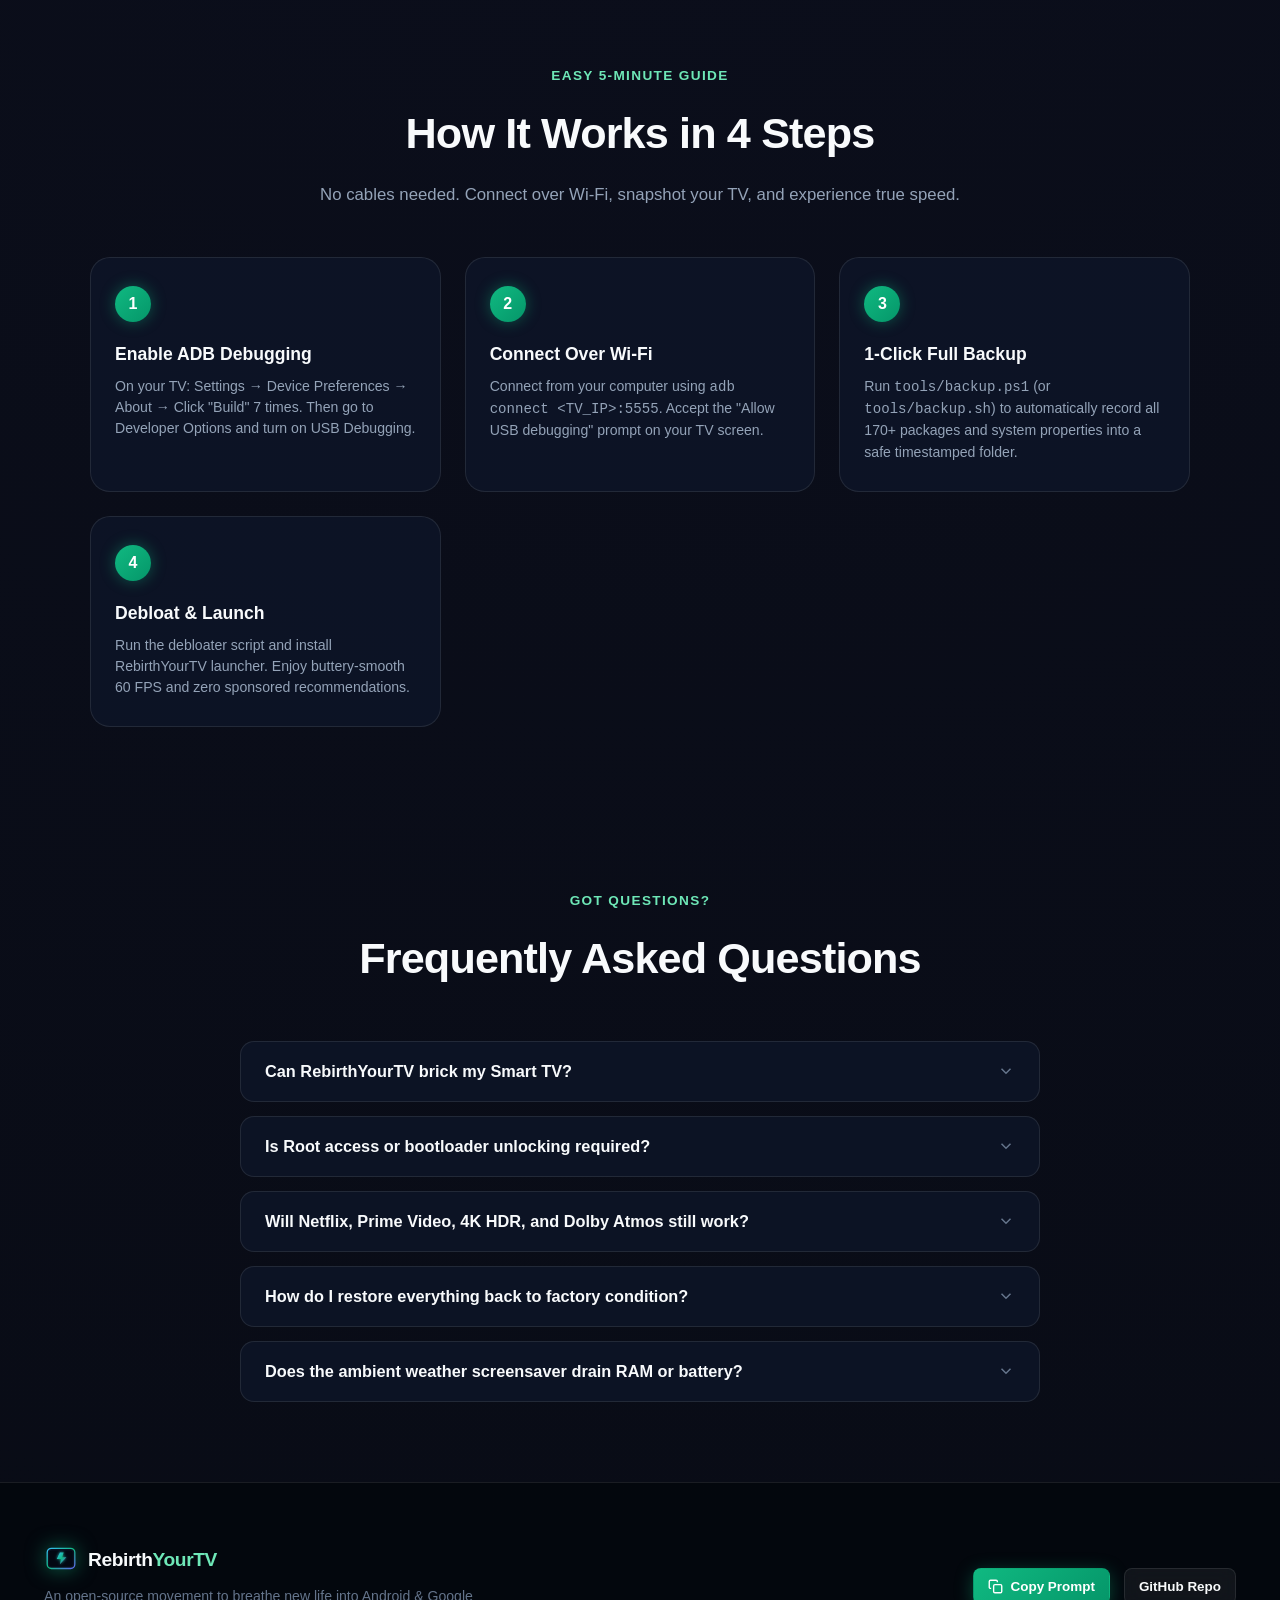
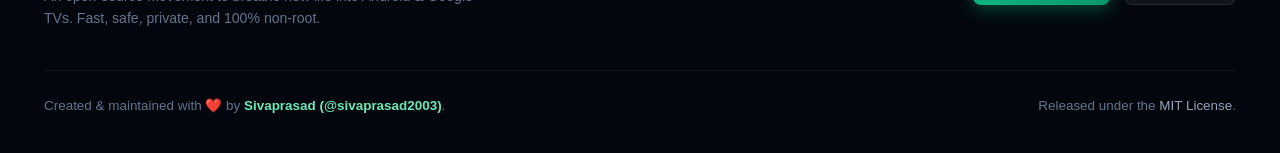
==== commit 241d7b17: "added meta for site verification" ====
--- a/index.html
+++ b/index.html
@@ -1,6 +1,7 @@
 <!DOCTYPE html>
 <html lang="en">
 <head>
+  <meta name="google-site-verification" content="rmw7GRWYb2WG0rHyhIseNd9kVyNv3qJixh3ybPTCeIM" />
   <meta charset="UTF-8">
   <meta name="viewport" content="width=device-width, initial-scale=1.0">
   <title>RebirthYourTV — Give Your Smart TV a Second Life</title>
@@ -20,13 +21,20 @@
       margin: 0;
       text-align: center;
     }
-    a { color: #10b981; text-decoration: none; font-weight: 600; }
+
+    a {
+      color: #10b981;
+      text-decoration: none;
+      font-weight: 600;
+    }
   </style>
 </head>
+
 <body>
   <div>
     <p style="font-size: 1.2rem; color: #f8fafc; margin-bottom: 8px;">⚡ RebirthYourTV</p>
     <p>Opening showcase website... <a href="website/">Click here if not redirected</a>.</p>
   </div>
 </body>
-</html>
+
+</html>
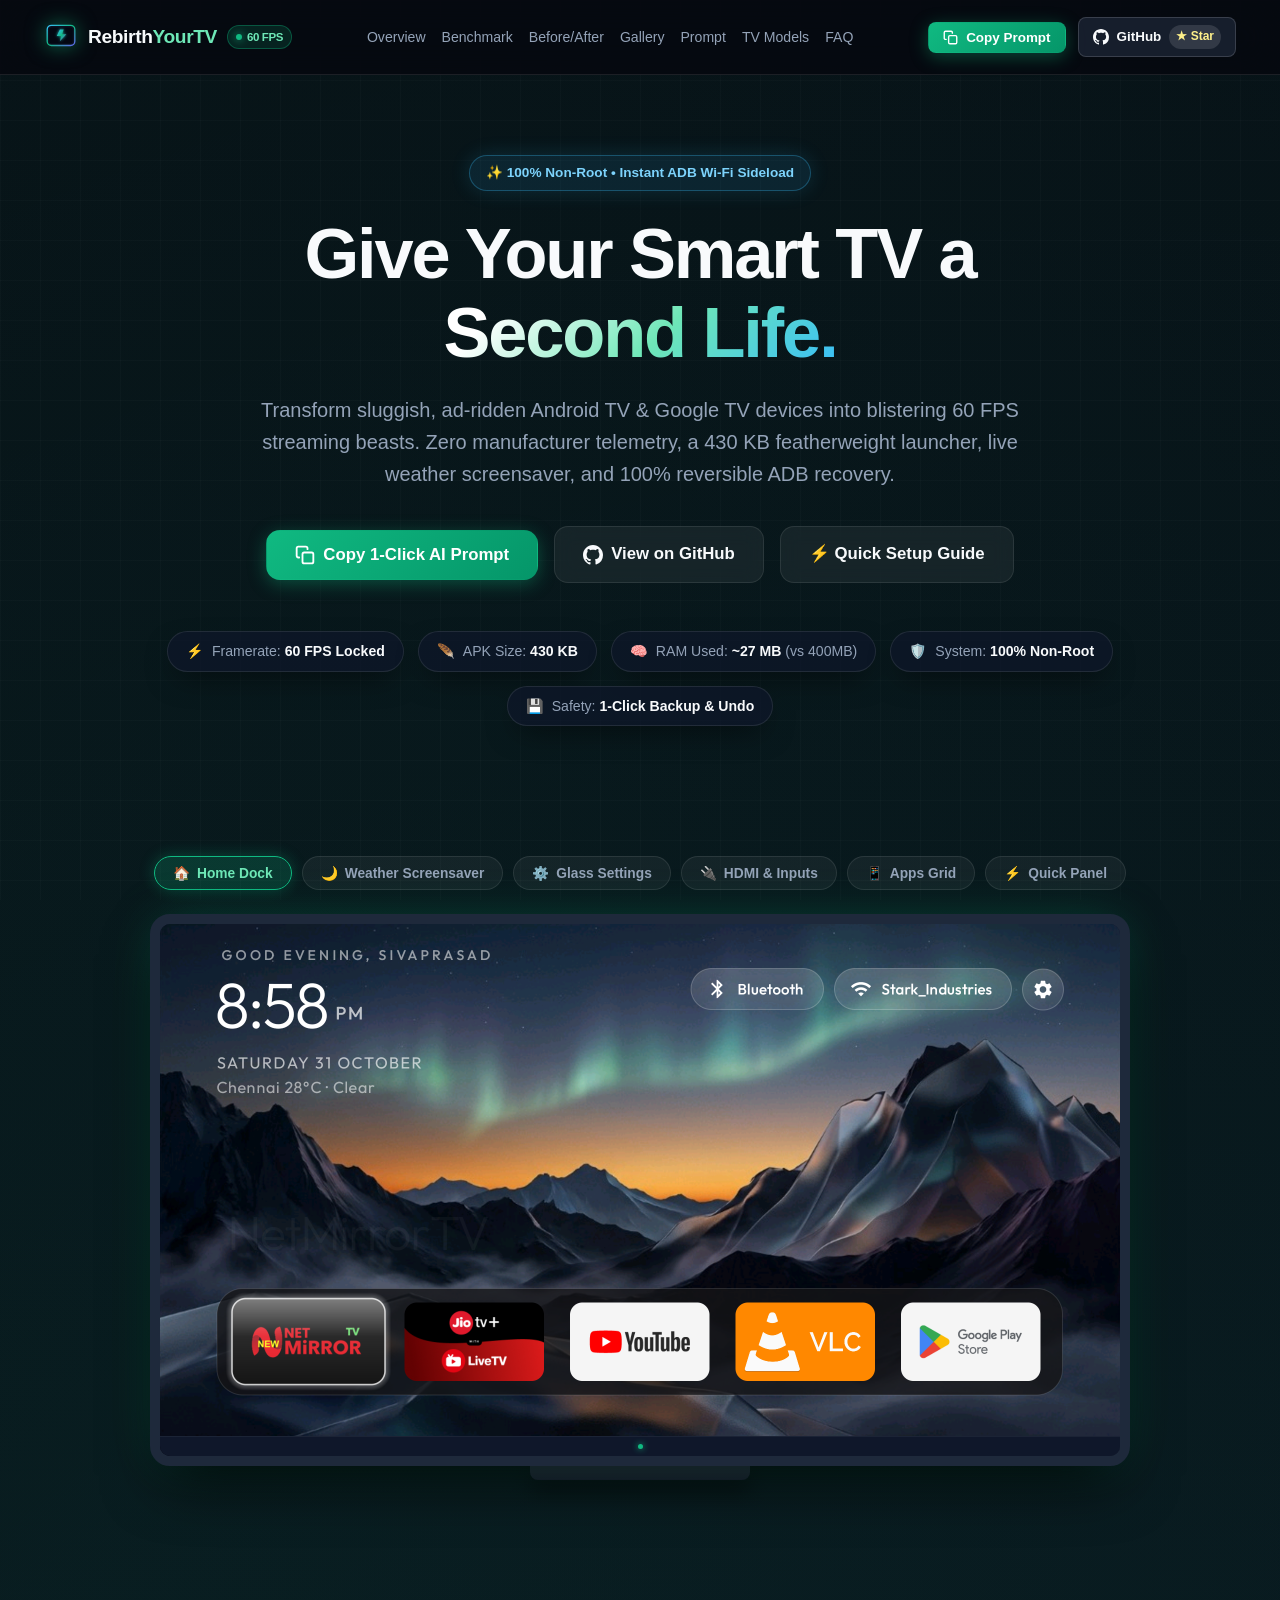
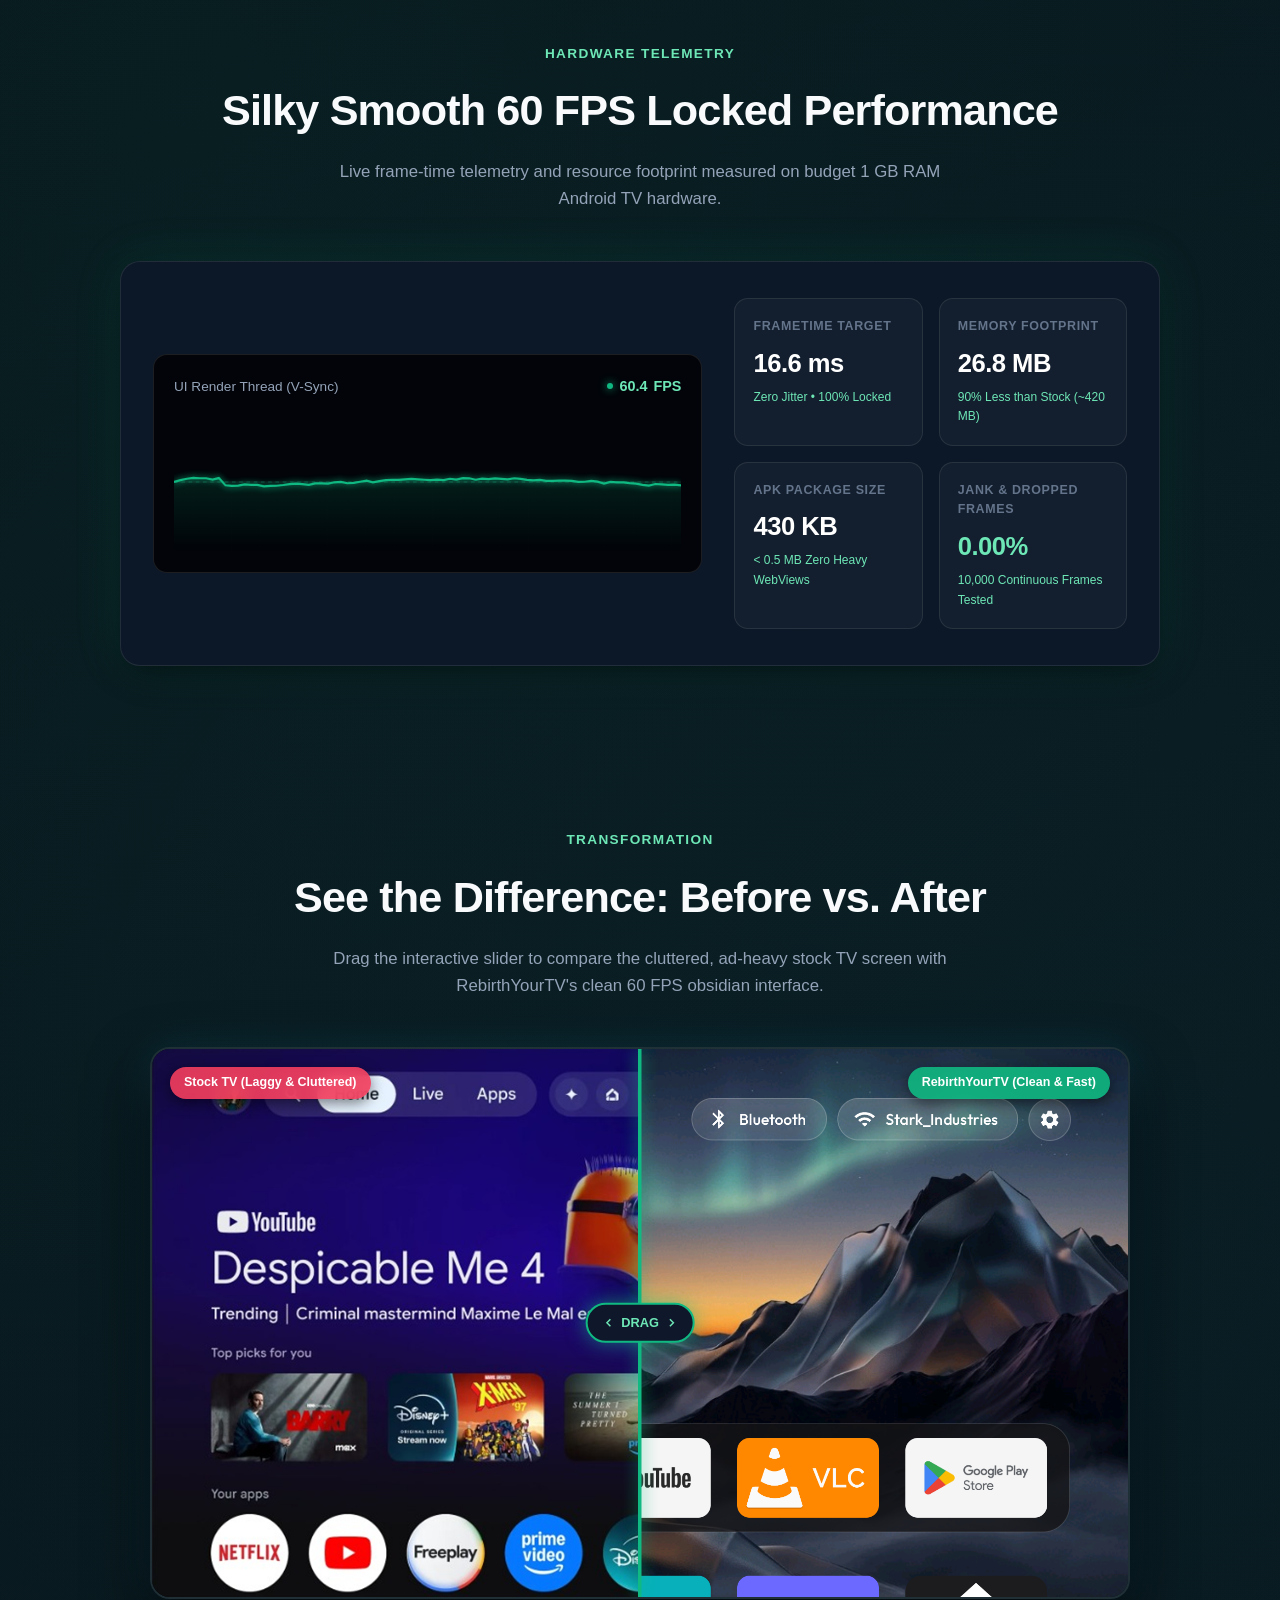
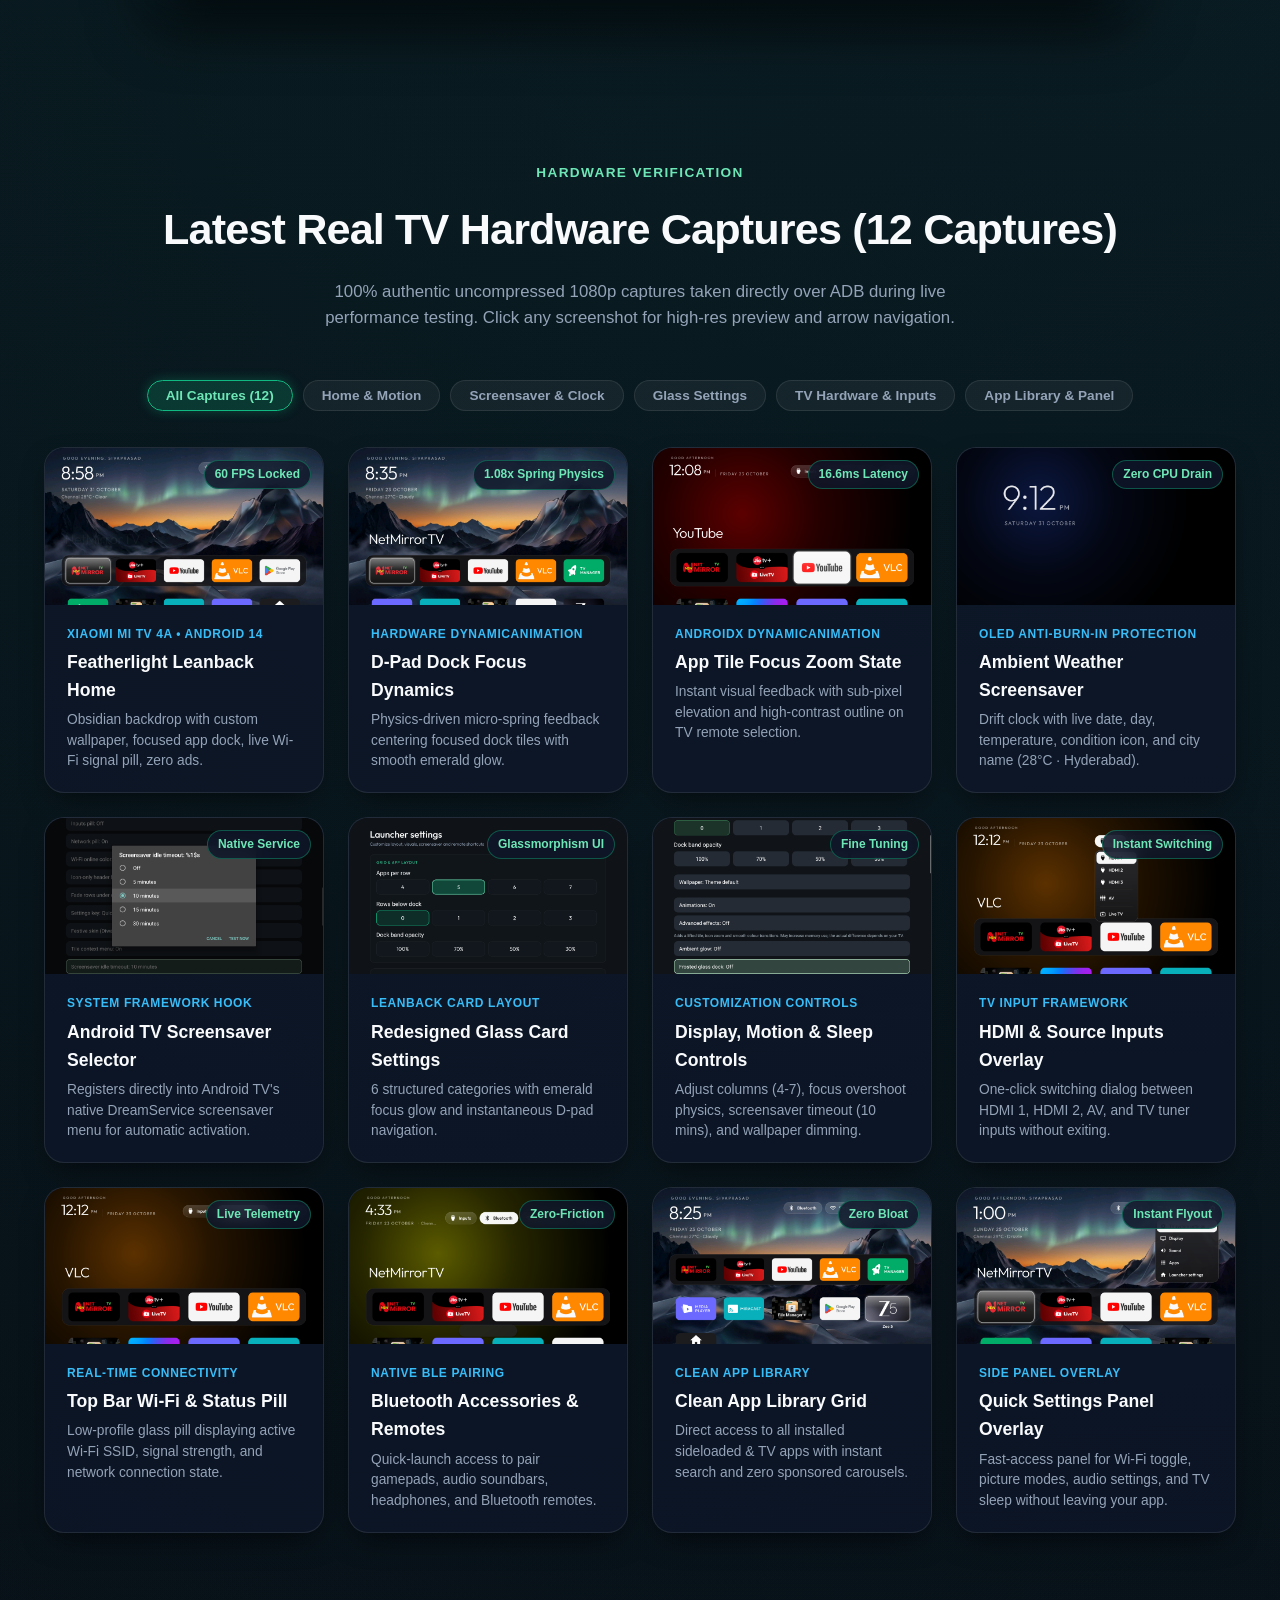
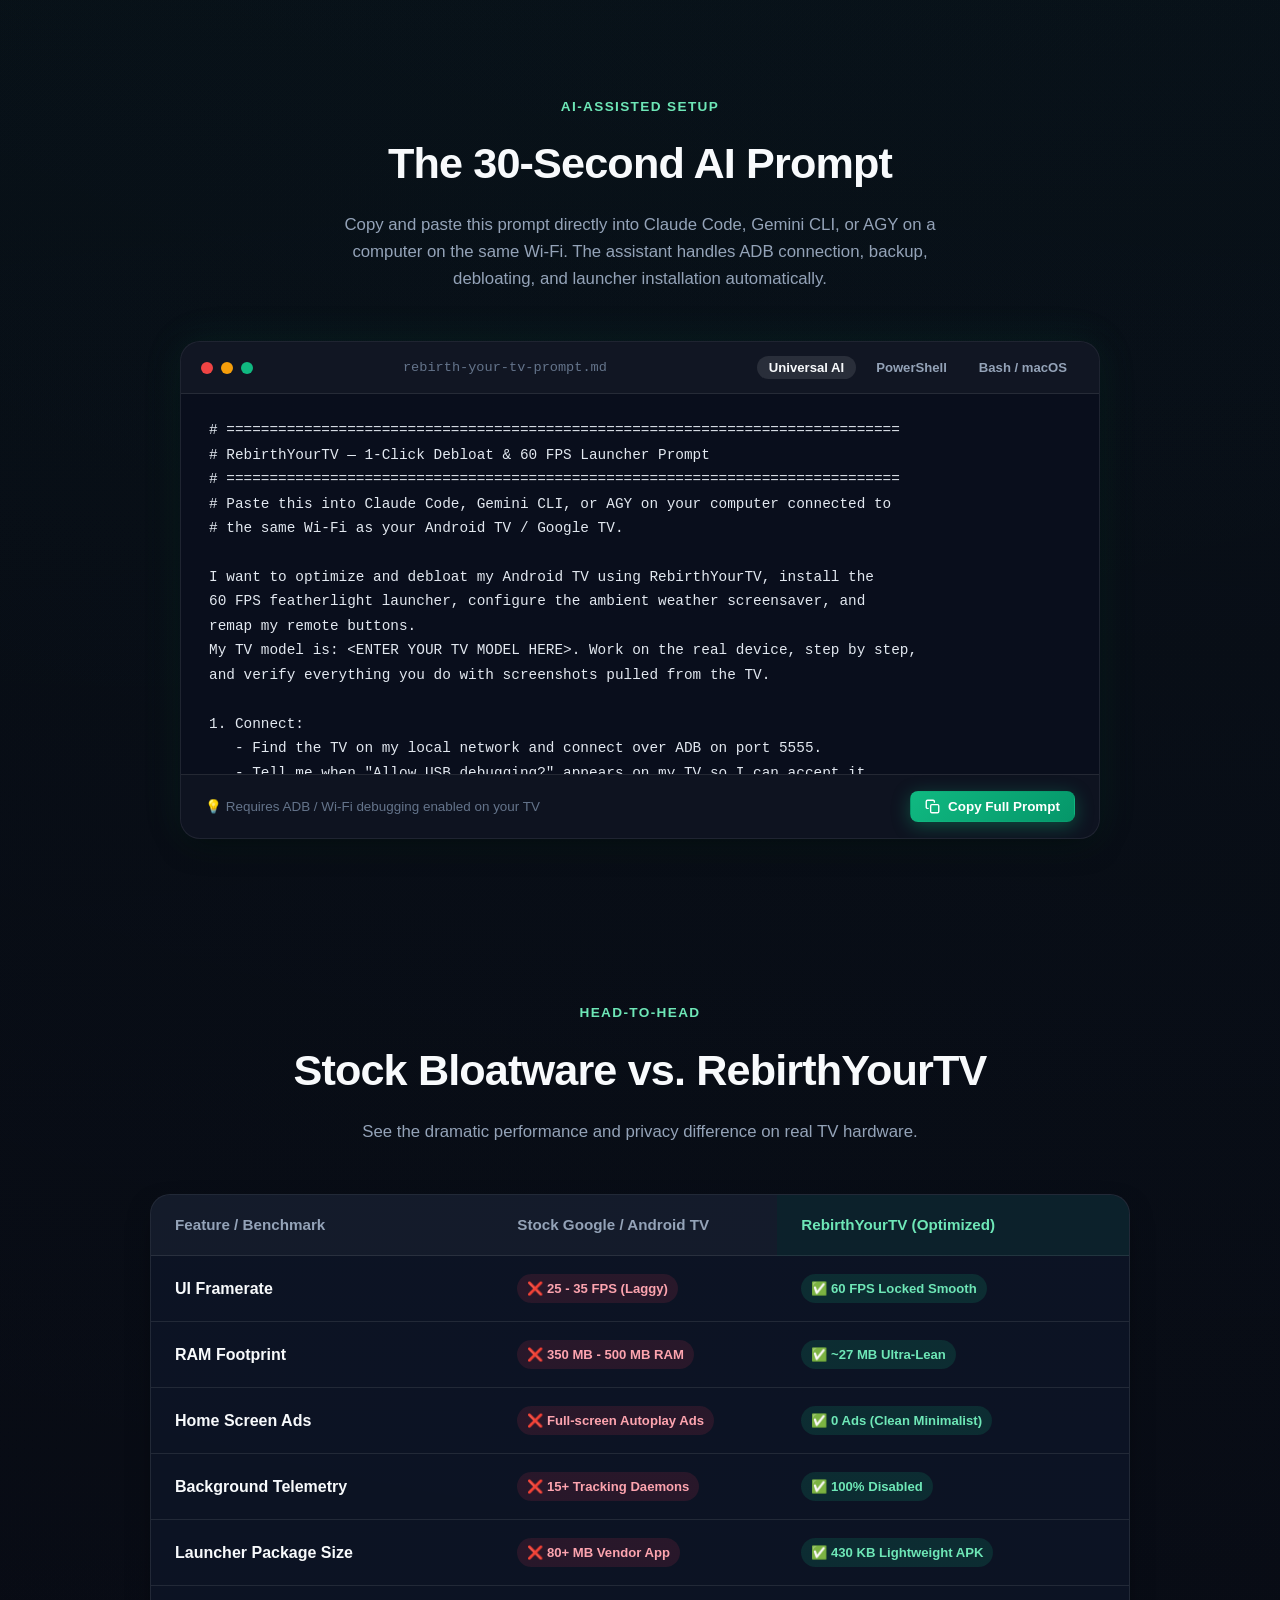
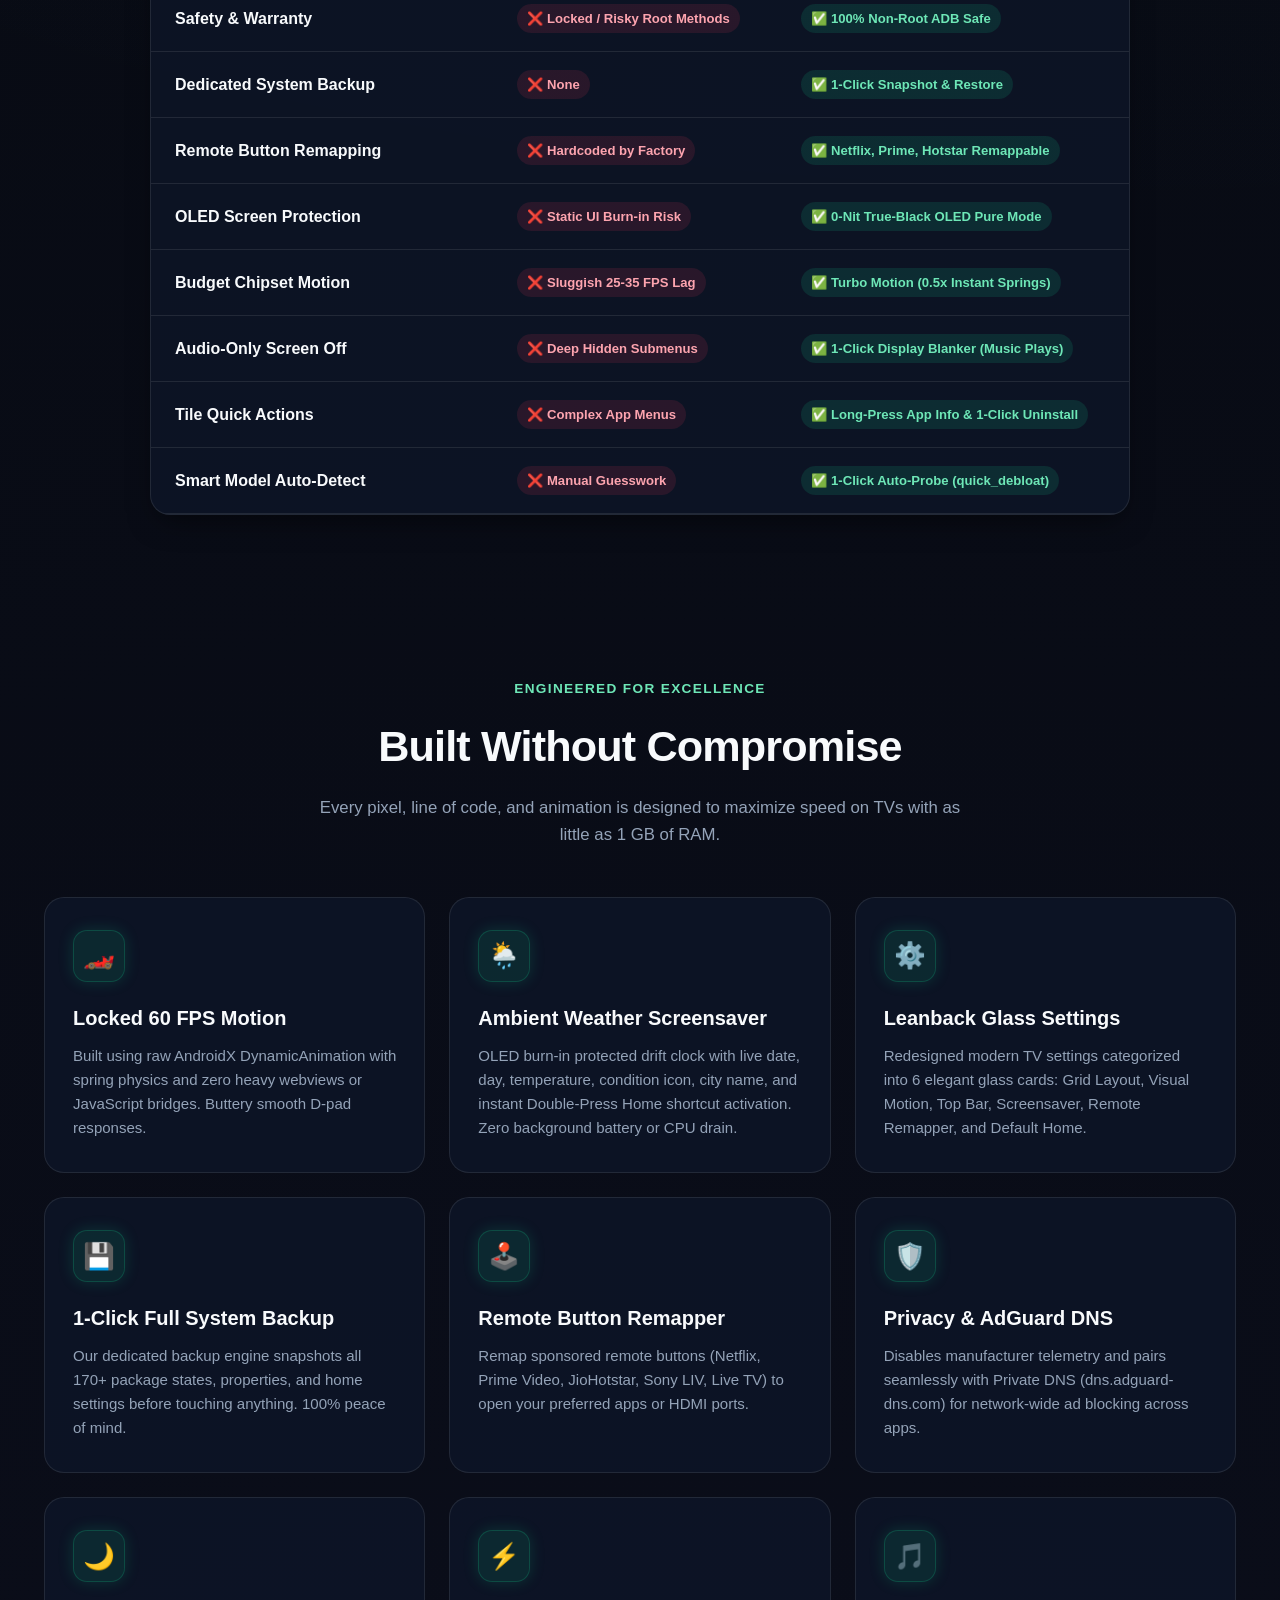
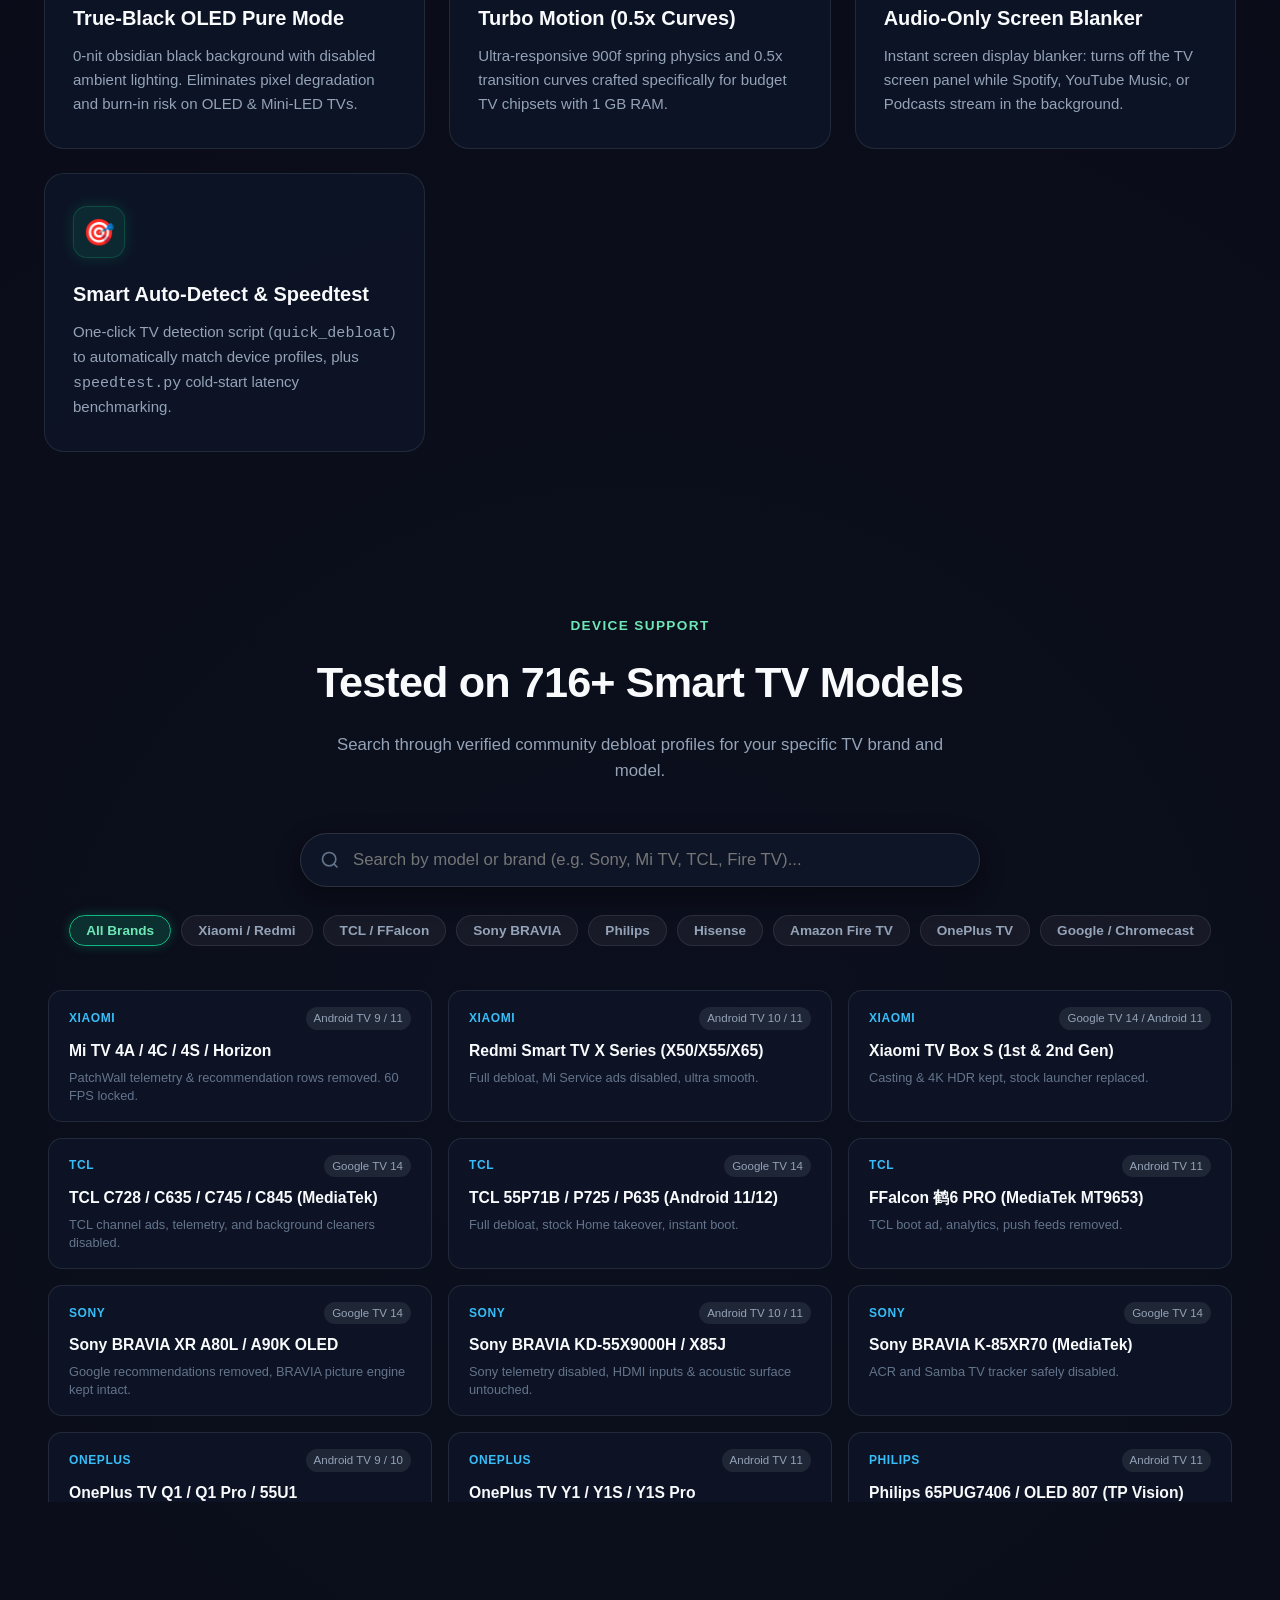
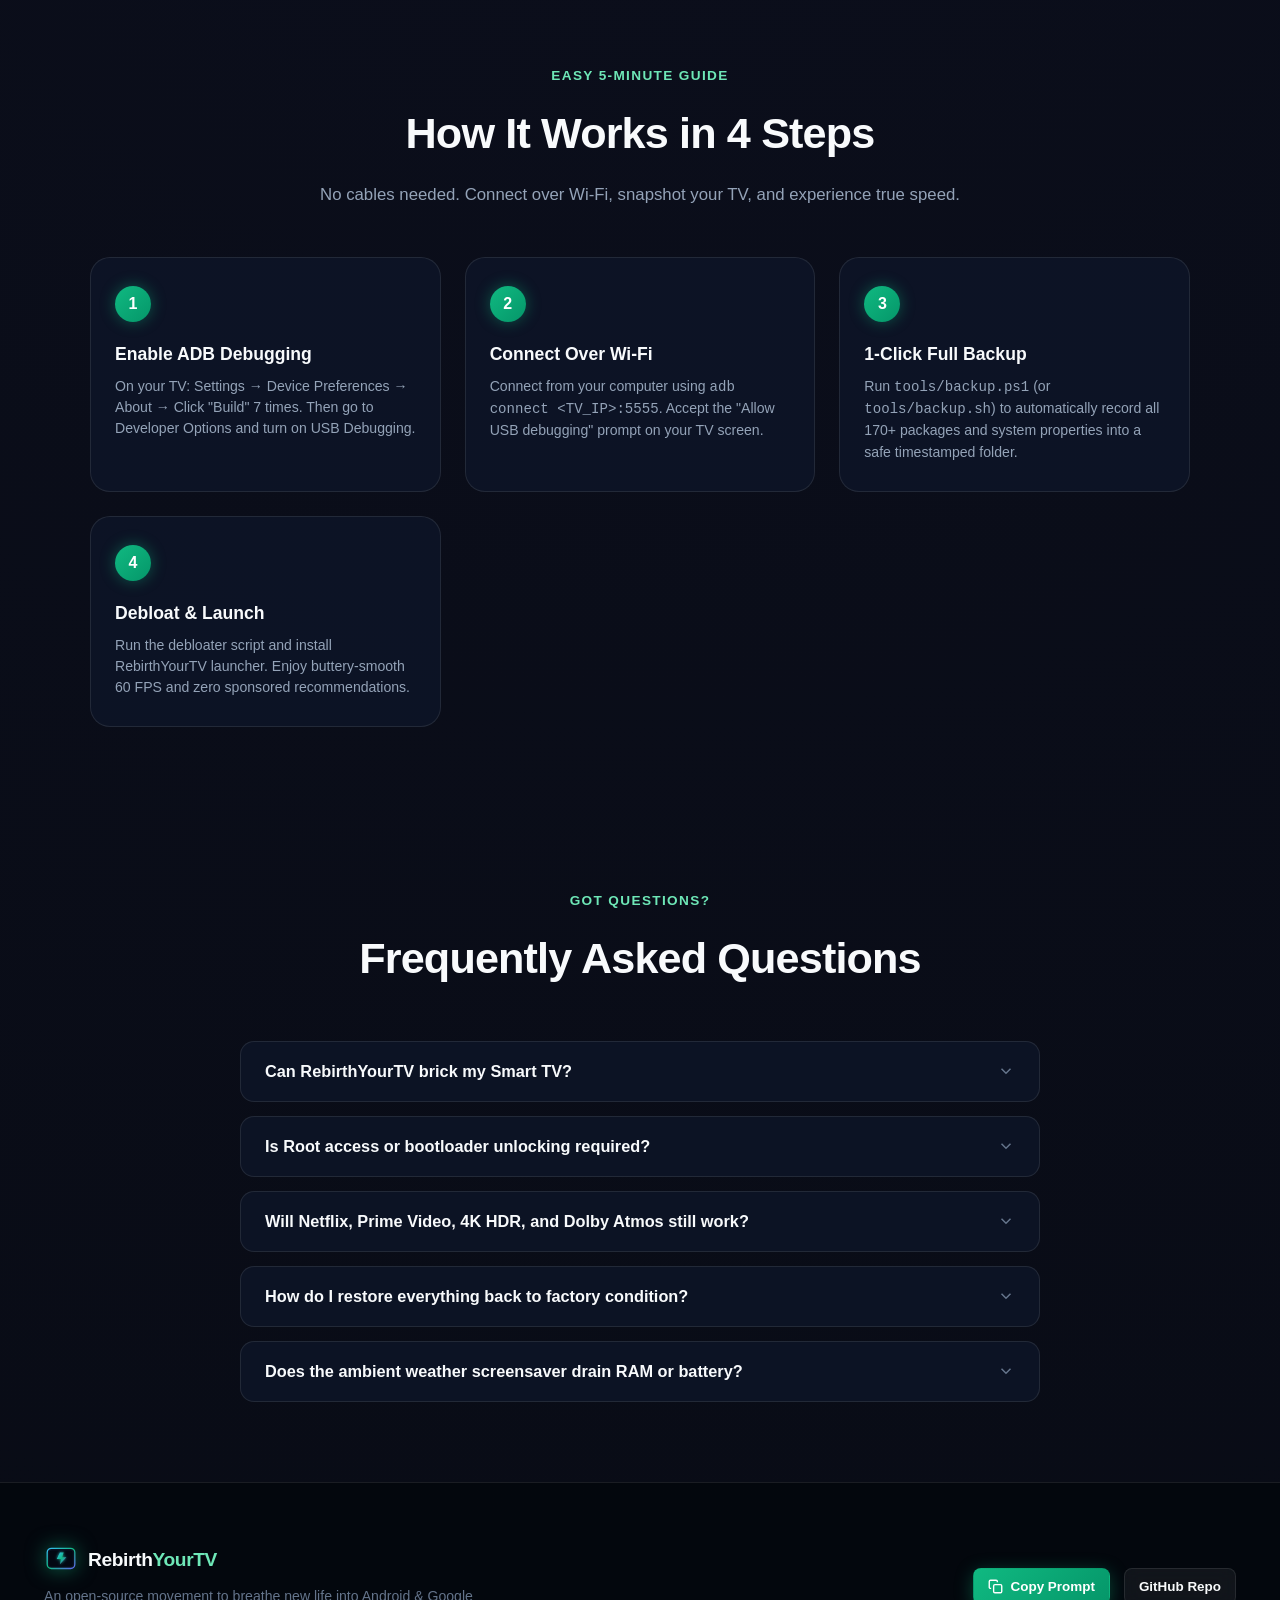
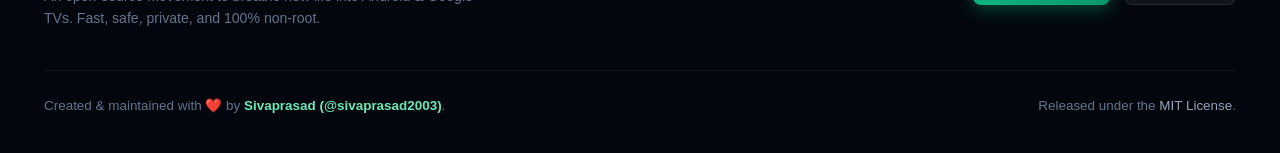
==== commit d5316a7d: "deploy: 7ac92380e28d39ce3778e08116b7f194f343d1a0" ====
--- a/index.html
+++ b/index.html
@@ -1,40 +1,857 @@
 <!DOCTYPE html>
 <html lang="en">
 <head>
-  <meta name="google-site-verification" content="rmw7GRWYb2WG0rHyhIseNd9kVyNv3qJixh3ybPTCeIM" />
   <meta charset="UTF-8">
   <meta name="viewport" content="width=device-width, initial-scale=1.0">
-  <title>RebirthYourTV — Give Your Smart TV a Second Life</title>
-  <meta http-equiv="refresh" content="0; url=website/">
-  <script>
-    window.location.replace("website/" + window.location.search + window.location.hash);
-  </script>
-  <style>
-    body {
-      background-color: #06090f;
-      color: #94a3b8;
-      font-family: -apple-system, BlinkMacSystemFont, "Segoe UI", Roboto, sans-serif;
-      display: flex;
-      align-items: center;
-      justify-content: center;
-      height: 100vh;
-      margin: 0;
-      text-align: center;
-    }
-
-    a {
-      color: #10b981;
-      text-decoration: none;
-      font-weight: 600;
-    }
-  </style>
+  <meta name="google-site-verification" content="rmw7GRWYb2WG0rHyhIseNd9kVyNv3qJixh3ybPTCeIM">
+  <title>RebirthYourTV — Give Your Smart TV a Second Life (100% Non-Root Debloater & 60 FPS Launcher)</title>
+  <meta name="description" content="Turn sluggish, ad-infested Android TV and Google TV devices into buttery-smooth 60 FPS streaming powerhouses. 100% non-root, 430 KB featherlight footprint, ambient weather screensaver, and 1-click ADB recovery.">
+  <meta name="keywords" content="Android TV debloat, Google TV debloat, fast Android TV launcher, RebirthYourTV, clean your tv, TV debloater, adblock TV, 60fps TV launcher">
+  <meta name="author" content="Sivaprasad (sivaprasad2003)">
+
+  <!-- Open Graph / Social Sharing -->
+  <meta property="og:type" content="website">
+  <meta property="og:url" content="https://sivaprasad2003.github.io/rebirth-your-tv/">
+  <meta property="og:title" content="RebirthYourTV — Give Your Smart TV a Second Life">
+  <meta property="og:description" content="Turn laggy, ad-heavy Smart TVs into 60 FPS beasts. 100% non-root, 430 KB APK, zero ads, zero telemetry.">
+  <meta property="og:image" content="https://raw.githubusercontent.com/sivaprasad2003/rebirth-your-tv/main/website/favicon.svg">
+
+  <link rel="icon" type="image/svg+xml" href="favicon.svg">
+  <link rel="stylesheet" href="styles.css">
 </head>
-
 <body>
-  <div>
-    <p style="font-size: 1.2rem; color: #f8fafc; margin-bottom: 8px;">⚡ RebirthYourTV</p>
-    <p>Opening showcase website... <a href="website/">Click here if not redirected</a>.</p>
-  </div>
+
+  <!-- Background Ambient Grid -->
+  <div class="bg-grid"></div>
+
+  <!-- Sticky Navbar -->
+  <header class="navbar">
+    <div class="container nav-container">
+      <a href="#" class="brand-logo">
+        <img src="favicon.svg" alt="RebirthYourTV Logo" class="brand-icon">
+        <span>Rebirth<span style="color: var(--primary-light);">YourTV</span></span>
+        <span class="badge-onair"><span class="pulse-dot"></span> 60 FPS</span>
+      </a>
+
+      <nav>
+        <ul class="nav-links">
+          <li><a href="#overview">Overview</a></li>
+          <li><a href="#performance">Benchmark</a></li>
+          <li><a href="#comparison-slider">Before/After</a></li>
+          <li><a href="#gallery">Gallery</a></li>
+          <li><a href="#prompt">Prompt</a></li>
+          <li><a href="#compatibility">TV Models</a></li>
+          <li><a href="#faq">FAQ</a></li>
+        </ul>
+      </nav>
+
+      <div class="nav-actions">
+        <button class="btn btn-primary btn-sm btn-copy-prompt">
+          <svg width="15" height="15" viewBox="0 0 24 24" fill="none" stroke="currentColor" stroke-width="2.2" stroke-linecap="round" stroke-linejoin="round">
+            <rect x="9" y="9" width="13" height="13" rx="2" ry="2"></rect>
+            <path d="M5 15H4a2 2 0 0 1-2-2V4a2 2 0 0 1 2-2h9a2 2 0 0 1 2 2v1"></path>
+          </svg>
+          Copy Prompt
+        </button>
+
+        <a href="https://github.com/sivaprasad2003/rebirth-your-tv" target="_blank" rel="noopener" class="btn btn-github btn-sm">
+          <svg width="16" height="16" viewBox="0 0 24 24" fill="currentColor">
+            <path d="M12 0C5.37 0 0 5.37 0 12c0 5.31 3.435 9.795 8.205 11.385.6.105.825-.255.825-.57 0-.285-.015-1.23-.015-2.235-3.015.555-3.795-.735-4.035-1.41-.135-.345-.72-1.41-1.23-1.695-.42-.225-1.02-.78-.015-.795.945-.015 1.62.87 1.845 1.23 1.08 1.815 2.805 1.305 3.495.99.105-.78.42-1.305.765-1.605-2.67-.3-5.46-1.335-5.46-5.925 0-1.305.465-2.385 1.23-3.225-.12-.3-.54-1.53.12-3.18 0 0 1.005-.315 3.3 1.23.96-.27 1.98-.405 3-.405s2.04.135 3 .405c2.295-1.56 3.3-1.23 3.3-1.23.66 1.65.24 2.88.12 3.18.765.84 1.23 1.905 1.23 3.225 0 4.605-2.805 5.625-5.475 5.925.435.375.81 1.095.81 2.22 0 1.605-.015 2.895-.015 3.3 0 .315.225.69.825.57A12.02 12.02 0 0024 12c0-6.63-5.37-12-12-12z"/>
+          </svg>
+          GitHub
+          <span class="star-count" id="githubStarCount">★ Star</span>
+        </a>
+      </div>
+    </div>
+  </header>
+
+  <main>
+    <!-- Hero Section -->
+    <section class="hero" id="overview">
+      <div class="container">
+        <div class="hero-pill">
+          <span>✨ 100% Non-Root • Instant ADB Wi-Fi Sideload</span>
+        </div>
+
+        <h1 class="hero-title">
+          Give Your Smart TV a <br>
+          <span class="gradient-text">Second Life.</span>
+        </h1>
+
+        <p class="hero-desc">
+          Transform sluggish, ad-ridden Android TV & Google TV devices into blistering 60 FPS streaming beasts. 
+          Zero manufacturer telemetry, a 430 KB featherweight launcher, live weather screensaver, and 100% reversible ADB recovery.
+        </p>
+
+        <div class="hero-actions">
+          <button class="btn btn-primary btn-lg btn-copy-prompt">
+            <svg width="20" height="20" viewBox="0 0 24 24" fill="none" stroke="currentColor" stroke-width="2.2" stroke-linecap="round" stroke-linejoin="round">
+              <rect x="9" y="9" width="13" height="13" rx="2" ry="2"></rect>
+              <path d="M5 15H4a2 2 0 0 1-2-2V4a2 2 0 0 1 2-2h9a2 2 0 0 1 2 2v1"></path>
+            </svg>
+            Copy 1-Click AI Prompt
+          </button>
+
+          <a href="https://github.com/sivaprasad2003/rebirth-your-tv" target="_blank" rel="noopener" class="btn btn-glass btn-lg">
+            <svg width="20" height="20" viewBox="0 0 24 24" fill="currentColor">
+              <path d="M12 0C5.37 0 0 5.37 0 12c0 5.31 3.435 9.795 8.205 11.385.6.105.825-.255.825-.57 0-.285-.015-1.23-.015-2.235-3.015.555-3.795-.735-4.035-1.41-.135-.345-.72-1.41-1.23-1.695-.42-.225-1.02-.78-.015-.795.945-.015 1.62.87 1.845 1.23 1.08 1.815 2.805 1.305 3.495.99.105-.78.42-1.305.765-1.605-2.67-.3-5.46-1.335-5.46-5.925 0-1.305.465-2.385 1.23-3.225-.12-.3-.54-1.53.12-3.18 0 0 1.005-.315 3.3 1.23.96-.27 1.98-.405 3-.405s2.04.135 3 .405c2.295-1.56 3.3-1.23 3.3-1.23.66 1.65.24 2.88.12 3.18.765.84 1.23 1.905 1.23 3.225 0 4.605-2.805 5.625-5.475 5.925.435.375.81 1.095.81 2.22 0 1.605-.015 2.895-.015 3.3 0 .315.225.69.825.57A12.02 12.02 0 0024 12c0-6.63-5.37-12-12-12z"/>
+            </svg>
+            View on GitHub
+          </a>
+
+          <a href="#steps" class="btn btn-glass btn-lg">
+            ⚡ Quick Setup Guide
+          </a>
+        </div>
+
+        <!-- Metric Pills -->
+        <div class="stats-row">
+          <div class="stat-pill">
+            <span style="color: #38bdf8;">⚡</span>
+            <span>Framerate: <strong>60 FPS Locked</strong></span>
+          </div>
+          <div class="stat-pill">
+            <span style="color: #10b981;">🪶</span>
+            <span>APK Size: <strong>430 KB</strong></span>
+          </div>
+          <div class="stat-pill">
+            <span style="color: #818cf8;">🧠</span>
+            <span>RAM Used: <strong>~27 MB</strong> (vs 400MB)</span>
+          </div>
+          <div class="stat-pill">
+            <span style="color: #f59e0b;">🛡️</span>
+            <span>System: <strong>100% Non-Root</strong></span>
+          </div>
+          <div class="stat-pill">
+            <span style="color: #ec4899;">💾</span>
+            <span>Safety: <strong>1-Click Backup & Undo</strong></span>
+          </div>
+        </div>
+      </div>
+    </section>
+
+    <!-- Interactive Smart TV Showcase -->
+    <section class="tv-showcase-section">
+      <div class="container">
+        <div class="tv-container">
+          <!-- Screen Mode Tabs -->
+          <div class="tv-mode-tabs">
+            <button class="mode-tab active" data-mode="home">
+              <span>🏠</span> Home Dock
+            </button>
+            <button class="mode-tab" data-mode="screensaver">
+              <span>🌙</span> Weather Screensaver
+            </button>
+            <button class="mode-tab" data-mode="settings">
+              <span>⚙️</span> Glass Settings
+            </button>
+            <button class="mode-tab" data-mode="inputs">
+              <span>🔌</span> HDMI & Inputs
+            </button>
+            <button class="mode-tab" data-mode="grid">
+              <span>📱</span> Apps Grid
+            </button>
+            <button class="mode-tab" data-mode="quick">
+              <span>⚡</span> Quick Panel
+            </button>
+          </div>
+
+          <!-- TV Frame -->
+          <div class="tv-frame">
+            <img src="assets/screenshots/home.png" alt="RebirthYourTV 60 FPS Leanback Home Screen" class="tv-live-screenshot" id="screenHome">
+            <img src="assets/screenshots/screensaver.png" alt="RebirthYourTV Ambient Screensaver" class="tv-live-screenshot" id="screenScreensaver" style="display: none;">
+            <img src="assets/screenshots/settings.png" alt="RebirthYourTV Redesigned Leanback Settings" class="tv-live-screenshot" id="screenSettings" style="display: none;">
+            <img src="assets/screenshots/inputs_menu.png" alt="TV HDMI & Source Input Selector Dialog" class="tv-live-screenshot" id="screenInputs" style="display: none;">
+            <img src="assets/screenshots/grid.png" alt="RebirthYourTV All Apps Library Grid" class="tv-live-screenshot" id="screenGrid" style="display: none;">
+            <img src="assets/screenshots/quick_panel.png" alt="Quick Settings TV Panel Overlay" class="tv-live-screenshot" id="screenQuick" style="display: none;">
+
+            <div class="tv-bezel-bottom">
+              <div class="tv-power-led"></div>
+            </div>
+          </div>
+
+          <div class="tv-stand"></div>
+        </div>
+      </div>
+    </section>
+
+    <!-- Live 60 FPS Performance Benchmark & Meter -->
+    <section class="perf-benchmark-section" id="performance">
+      <div class="container">
+        <div class="section-header">
+          <span class="section-tag">HARDWARE TELEMETRY</span>
+          <h2 class="section-title">Silky Smooth 60 FPS Locked Performance</h2>
+          <p class="section-desc">Live frame-time telemetry and resource footprint measured on budget 1 GB RAM Android TV hardware.</p>
+        </div>
+
+        <div class="perf-card">
+          <div class="perf-grid">
+            <div class="fps-canvas-container">
+              <div class="fps-canvas-header">
+                <span>UI Render Thread (V-Sync)</span>
+                <span class="fps-live-badge"><span class="pulse-dot"></span> <span id="liveFpsValue">60.0</span> FPS</span>
+              </div>
+              <canvas id="fpsCanvas" width="560" height="140"></canvas>
+            </div>
+
+            <div class="perf-stats-grid">
+              <div class="perf-stat-box">
+                <div class="stat-label">Frametime Target</div>
+                <div class="stat-value" id="liveFrametimeVal">16.6 ms</div>
+                <div class="stat-sub">Zero Jitter • 100% Locked</div>
+              </div>
+              <div class="perf-stat-box">
+                <div class="stat-label">Memory Footprint</div>
+                <div class="stat-value">26.8 MB</div>
+                <div class="stat-sub">90% Less than Stock (~420 MB)</div>
+              </div>
+              <div class="perf-stat-box">
+                <div class="stat-label">APK Package Size</div>
+                <div class="stat-value">430 KB</div>
+                <div class="stat-sub">&lt; 0.5 MB Zero Heavy WebViews</div>
+              </div>
+              <div class="perf-stat-box">
+                <div class="stat-label">Jank & Dropped Frames</div>
+                <div class="stat-value" style="color: #6ee7b7;">0.00%</div>
+                <div class="stat-sub">10,000 Continuous Frames Tested</div>
+              </div>
+            </div>
+          </div>
+        </div>
+      </div>
+    </section>
+
+    <!-- Before / After Split Comparison Slider -->
+    <section class="before-after-section" id="comparison-slider">
+      <div class="container">
+        <div class="section-header">
+          <span class="section-tag">TRANSFORMATION</span>
+          <h2 class="section-title">See the Difference: Before vs. After</h2>
+          <p class="section-desc">Drag the interactive slider to compare the cluttered, ad-heavy stock TV screen with RebirthYourTV's clean 60 FPS obsidian interface.</p>
+        </div>
+
+        <div class="before-after-box" id="beforeAfterBox">
+          <!-- After (RebirthYourTV Clean Screen) - Background -->
+          <img src="assets/screenshots/home.png" alt="RebirthYourTV Clean 60 FPS Interface" class="before-after-img">
+          <span class="tag-after">RebirthYourTV (Clean & Fast)</span>
+
+          <!-- Before (Stock Cluttered TV) - Overlay with clipping width -->
+          <div class="before-img-layer" id="beforeImgLayer">
+            <img src="assets/screenshots/stock_bloat.png" alt="Stock Cluttered Android TV Screen" id="beforeImgInner">
+            <span class="tag-before">Stock TV (Laggy & Cluttered)</span>
+          </div>
+
+          <!-- Draggable Divider -->
+          <div class="slider-divider" id="sliderDivider">
+            <div class="slider-handle-pill">
+              <svg width="14" height="14" viewBox="0 0 24 24" fill="none" stroke="currentColor" stroke-width="2.5"><polyline points="15 18 9 12 15 6"></polyline></svg>
+              <span>DRAG</span>
+              <svg width="14" height="14" viewBox="0 0 24 24" fill="none" stroke="currentColor" stroke-width="2.5"><polyline points="9 18 15 12 9 6"></polyline></svg>
+            </div>
+          </div>
+        </div>
+      </div>
+    </section>
+
+    <!-- Real TV Hardware Screenshot Gallery (Complete 12-Card Suite) -->
+    <section class="gallery-section" id="gallery">
+      <div class="container">
+        <div class="section-header">
+          <span class="section-tag">HARDWARE VERIFICATION</span>
+          <h2 class="section-title">Latest Real TV Hardware Captures (12 Captures)</h2>
+          <p class="section-desc">100% authentic uncompressed 1080p captures taken directly over ADB during live performance testing. Click any screenshot for high-res preview and arrow navigation.</p>
+        </div>
+
+        <!-- Gallery Category Filter Tabs -->
+        <div class="gallery-filter-chips">
+          <button class="filter-chip active" data-filter="all">All Captures (12)</button>
+          <button class="filter-chip" data-filter="home">Home & Motion</button>
+          <button class="filter-chip" data-filter="screensaver">Screensaver & Clock</button>
+          <button class="filter-chip" data-filter="settings">Glass Settings</button>
+          <button class="filter-chip" data-filter="hardware">TV Hardware & Inputs</button>
+          <button class="filter-chip" data-filter="library">App Library & Panel</button>
+        </div>
+
+        <div class="gallery-grid">
+          <!-- Card 1: Home Dock -->
+          <div class="gallery-card" data-category="home">
+            <div class="gallery-img-wrapper">
+              <img src="assets/screenshots/home.png" alt="RebirthYourTV 60 FPS Leanback Home Screen" class="gallery-img" loading="lazy">
+              <span class="gallery-badge">60 FPS Locked</span>
+            </div>
+            <div class="gallery-info">
+              <div class="gallery-meta">Xiaomi Mi TV 4A • Android 14</div>
+              <h3 class="gallery-title">Featherlight Leanback Home</h3>
+              <p class="gallery-desc">Obsidian backdrop with custom wallpaper, focused app dock, live Wi-Fi signal pill, zero ads.</p>
+            </div>
+          </div>
+
+          <!-- Card 2: D-Pad Dock Focus -->
+          <div class="gallery-card" data-category="home">
+            <div class="gallery-img-wrapper">
+              <img src="assets/screenshots/dock_focus.png" alt="D-Pad Dock Focus Dynamics" class="gallery-img" loading="lazy">
+              <span class="gallery-badge">1.08x Spring Physics</span>
+            </div>
+            <div class="gallery-info">
+              <div class="gallery-meta">Hardware DynamicAnimation</div>
+              <h3 class="gallery-title">D-Pad Dock Focus Dynamics</h3>
+              <p class="gallery-desc">Physics-driven micro-spring feedback centering focused dock tiles with smooth emerald glow.</p>
+            </div>
+          </div>
+
+          <!-- Card 3: Focus Zoom Interaction -->
+          <div class="gallery-card" data-category="home">
+            <div class="gallery-img-wrapper">
+              <img src="assets/screenshots/focus_youtube.png" alt="App Tile Focus Zoom State" class="gallery-img" loading="lazy">
+              <span class="gallery-badge">16.6ms Latency</span>
+            </div>
+            <div class="gallery-info">
+              <div class="gallery-meta">AndroidX DynamicAnimation</div>
+              <h3 class="gallery-title">App Tile Focus Zoom State</h3>
+              <p class="gallery-desc">Instant visual feedback with sub-pixel elevation and high-contrast outline on TV remote selection.</p>
+            </div>
+          </div>
+
+          <!-- Card 4: Weather Screensaver -->
+          <div class="gallery-card" data-category="screensaver">
+            <div class="gallery-img-wrapper">
+              <img src="assets/screenshots/screensaver.png" alt="RebirthYourTV Ambient Screensaver" class="gallery-img" loading="lazy">
+              <span class="gallery-badge">Zero CPU Drain</span>
+            </div>
+            <div class="gallery-info">
+              <div class="gallery-meta">OLED Anti-Burn-in Protection</div>
+              <h3 class="gallery-title">Ambient Weather Screensaver</h3>
+              <p class="gallery-desc">Drift clock with live date, day, temperature, condition icon, and city name (28°C · Hyderabad).</p>
+            </div>
+          </div>
+
+          <!-- Card 5: Screensaver System Integration -->
+          <div class="gallery-card" data-category="screensaver">
+            <div class="gallery-img-wrapper">
+              <img src="assets/screenshots/screensaver_settings.png" alt="Android TV Screensaver Selector" class="gallery-img" loading="lazy">
+              <span class="gallery-badge">Native Service</span>
+            </div>
+            <div class="gallery-info">
+              <div class="gallery-meta">System Framework Hook</div>
+              <h3 class="gallery-title">Android TV Screensaver Selector</h3>
+              <p class="gallery-desc">Registers directly into Android TV's native DreamService screensaver menu for automatic activation.</p>
+            </div>
+          </div>
+
+          <!-- Card 6: Settings Glass Cards -->
+          <div class="gallery-card" data-category="settings">
+            <div class="gallery-img-wrapper">
+              <img src="assets/screenshots/settings.png" alt="RebirthYourTV Redesigned Leanback Settings" class="gallery-img" loading="lazy">
+              <span class="gallery-badge">Glassmorphism UI</span>
+            </div>
+            <div class="gallery-info">
+              <div class="gallery-meta">Leanback Card Layout</div>
+              <h3 class="gallery-title">Redesigned Glass Card Settings</h3>
+              <p class="gallery-desc">6 structured categories with emerald focus glow and instantaneous D-pad navigation.</p>
+            </div>
+          </div>
+
+          <!-- Card 7: Settings Detailed Controls -->
+          <div class="gallery-card" data-category="settings">
+            <div class="gallery-img-wrapper">
+              <img src="assets/screenshots/settings_scroll.png" alt="Launcher Settings Display & Sleep Controls" class="gallery-img" loading="lazy">
+              <span class="gallery-badge">Fine Tuning</span>
+            </div>
+            <div class="gallery-info">
+              <div class="gallery-meta">Customization Controls</div>
+              <h3 class="gallery-title">Display, Motion & Sleep Controls</h3>
+              <p class="gallery-desc">Adjust columns (4-7), focus overshoot physics, screensaver timeout (10 mins), and wallpaper dimming.</p>
+            </div>
+          </div>
+
+          <!-- Card 8: HDMI & Source Inputs Overlay -->
+          <div class="gallery-card" data-category="hardware">
+            <div class="gallery-img-wrapper">
+              <img src="assets/screenshots/inputs_menu.png" alt="HDMI & Source Inputs Overlay Dialog" class="gallery-img" loading="lazy">
+              <span class="gallery-badge">Instant Switching</span>
+            </div>
+            <div class="gallery-info">
+              <div class="gallery-meta">TV Input Framework</div>
+              <h3 class="gallery-title">HDMI & Source Inputs Overlay</h3>
+              <p class="gallery-desc">One-click switching dialog between HDMI 1, HDMI 2, AV, and TV tuner inputs without exiting.</p>
+            </div>
+          </div>
+
+          <!-- Card 9: Top Bar Wi-Fi & Status -->
+          <div class="gallery-card" data-category="hardware">
+            <div class="gallery-img-wrapper">
+              <img src="assets/screenshots/wifi_status.png" alt="Top Bar Wi-Fi & Status Pill" class="gallery-img" loading="lazy">
+              <span class="gallery-badge">Live Telemetry</span>
+            </div>
+            <div class="gallery-info">
+              <div class="gallery-meta">Real-time Connectivity</div>
+              <h3 class="gallery-title">Top Bar Wi-Fi & Status Pill</h3>
+              <p class="gallery-desc">Low-profile glass pill displaying active Wi-Fi SSID, signal strength, and network connection state.</p>
+            </div>
+          </div>
+
+          <!-- Card 10: Bluetooth Pairing -->
+          <div class="gallery-card" data-category="hardware">
+            <div class="gallery-img-wrapper">
+              <img src="assets/screenshots/bluetooth_pairing.png" alt="Bluetooth Accessories & Remote Pairing" class="gallery-img" loading="lazy">
+              <span class="gallery-badge">Zero-Friction</span>
+            </div>
+            <div class="gallery-info">
+              <div class="gallery-meta">Native BLE Pairing</div>
+              <h3 class="gallery-title">Bluetooth Accessories & Remotes</h3>
+              <p class="gallery-desc">Quick-launch access to pair gamepads, audio soundbars, headphones, and Bluetooth remotes.</p>
+            </div>
+          </div>
+
+          <!-- Card 11: Apps Grid -->
+          <div class="gallery-card" data-category="library">
+            <div class="gallery-img-wrapper">
+              <img src="assets/screenshots/grid.png" alt="RebirthYourTV All Apps Library Grid" class="gallery-img" loading="lazy">
+              <span class="gallery-badge">Zero Bloat</span>
+            </div>
+            <div class="gallery-info">
+              <div class="gallery-meta">Clean App Library</div>
+              <h3 class="gallery-title">Clean App Library Grid</h3>
+              <p class="gallery-desc">Direct access to all installed sideloaded & TV apps with instant search and zero sponsored carousels.</p>
+            </div>
+          </div>
+
+          <!-- Card 12: Quick Settings Panel -->
+          <div class="gallery-card" data-category="library">
+            <div class="gallery-img-wrapper">
+              <img src="assets/screenshots/quick_panel.png" alt="Quick Settings TV Panel Overlay" class="gallery-img" loading="lazy">
+              <span class="gallery-badge">Instant Flyout</span>
+            </div>
+            <div class="gallery-info">
+              <div class="gallery-meta">Side Panel Overlay</div>
+              <h3 class="gallery-title">Quick Settings Panel Overlay</h3>
+              <p class="gallery-desc">Fast-access panel for Wi-Fi toggle, picture modes, audio settings, and TV sleep without leaving your app.</p>
+            </div>
+          </div>
+        </div>
+      </div>
+    </section>
+
+    <!-- Upgraded Fullscreen Image Lightbox Modal with Arrow Navigation -->
+    <div class="lightbox-modal" id="lightboxModal">
+      <span class="lightbox-close" id="lightboxClose" title="Close (Esc)">&times;</span>
+      <button class="lightbox-nav-btn prev" id="lightboxPrev" title="Previous Image (Left Arrow)">&#10094;</button>
+      <button class="lightbox-nav-btn next" id="lightboxNext" title="Next Image (Right Arrow)">&#10095;</button>
+      <div class="lightbox-img-container">
+        <img src="" alt="Screenshot Full View" class="lightbox-img" id="lightboxImg">
+        <div class="lightbox-caption-box">
+          <div class="lightbox-caption" id="lightboxCaption"></div>
+          <div class="lightbox-counter" id="lightboxCounter">1 / 12</div>
+        </div>
+      </div>
+    </div>
+
+    <!-- The 1-Click AI Agent Prompt Section -->
+    <section class="prompt-section" id="prompt">
+      <div class="container">
+        <div class="section-header">
+          <span class="section-tag">AI-ASSISTED SETUP</span>
+          <h2 class="section-title">The 30-Second AI Prompt</h2>
+          <p class="section-desc">
+            Copy and paste this prompt directly into Claude Code, Gemini CLI, or AGY on a computer on the same Wi-Fi. 
+            The assistant handles ADB connection, backup, debloating, and launcher installation automatically.
+          </p>
+        </div>
+
+        <div class="prompt-terminal-card">
+          <div class="terminal-header">
+            <div class="terminal-dots">
+              <span class="dot dot-red"></span>
+              <span class="dot dot-yellow"></span>
+              <span class="dot dot-green"></span>
+            </div>
+
+            <div class="terminal-title">rebirth-your-tv-prompt.md</div>
+
+            <div class="prompt-tabs">
+              <button class="prompt-tab active" data-tab="universal">Universal AI</button>
+              <button class="prompt-tab" data-tab="powershell">PowerShell</button>
+              <button class="prompt-tab" data-tab="bash">Bash / macOS</button>
+            </div>
+          </div>
+
+          <div class="terminal-body">
+            <pre class="terminal-code" id="terminalCodeBlock"></pre>
+          </div>
+
+          <div class="terminal-footer">
+            <span class="terminal-hint">💡 Requires ADB / Wi-Fi debugging enabled on your TV</span>
+            <button class="btn btn-primary btn-sm btn-copy-prompt">
+              <svg width="15" height="15" viewBox="0 0 24 24" fill="none" stroke="currentColor" stroke-width="2.2" stroke-linecap="round" stroke-linejoin="round">
+                <rect x="9" y="9" width="13" height="13" rx="2" ry="2"></rect>
+                <path d="M5 15H4a2 2 0 0 1-2-2V4a2 2 0 0 1 2-2h9a2 2 0 0 1 2 2v1"></path>
+              </svg>
+              Copy Full Prompt
+            </button>
+          </div>
+        </div>
+      </div>
+    </section>
+
+    <!-- Comparison Section -->
+    <section class="comparison-section" id="comparison">
+      <div class="container">
+        <div class="section-header">
+          <span class="section-tag">HEAD-TO-HEAD</span>
+          <h2 class="section-title">Stock Bloatware vs. RebirthYourTV</h2>
+          <p class="section-desc">See the dramatic performance and privacy difference on real TV hardware.</p>
+        </div>
+
+        <div class="comparison-table-wrapper">
+          <table class="comparison-table">
+            <thead>
+              <tr>
+                <th>Feature / Benchmark</th>
+                <th>Stock Google / Android TV</th>
+                <th class="highlight">RebirthYourTV (Optimized)</th>
+              </tr>
+            </thead>
+            <tbody>
+              <tr>
+                <td class="feature-name">UI Framerate</td>
+                <td><span class="badge-bad">❌ 25 - 35 FPS (Laggy)</span></td>
+                <td><span class="badge-good">✅ 60 FPS Locked Smooth</span></td>
+              </tr>
+              <tr>
+                <td class="feature-name">RAM Footprint</td>
+                <td><span class="badge-bad">❌ 350 MB - 500 MB RAM</span></td>
+                <td><span class="badge-good">✅ ~27 MB Ultra-Lean</span></td>
+              </tr>
+              <tr>
+                <td class="feature-name">Home Screen Ads</td>
+                <td><span class="badge-bad">❌ Full-screen Autoplay Ads</span></td>
+                <td><span class="badge-good">✅ 0 Ads (Clean Minimalist)</span></td>
+              </tr>
+              <tr>
+                <td class="feature-name">Background Telemetry</td>
+                <td><span class="badge-bad">❌ 15+ Tracking Daemons</span></td>
+                <td><span class="badge-good">✅ 100% Disabled</span></td>
+              </tr>
+              <tr>
+                <td class="feature-name">Launcher Package Size</td>
+                <td><span class="badge-bad">❌ 80+ MB Vendor App</span></td>
+                <td><span class="badge-good">✅ 430 KB Lightweight APK</span></td>
+              </tr>
+              <tr>
+                <td class="feature-name">Safety & Warranty</td>
+                <td><span class="badge-bad">❌ Locked / Risky Root Methods</span></td>
+                <td><span class="badge-good">✅ 100% Non-Root ADB Safe</span></td>
+              </tr>
+              <tr>
+                <td class="feature-name">Dedicated System Backup</td>
+                <td><span class="badge-bad">❌ None</span></td>
+                <td><span class="badge-good">✅ 1-Click Snapshot & Restore</span></td>
+              </tr>
+              <tr>
+                <td class="feature-name">Remote Button Remapping</td>
+                <td><span class="badge-bad">❌ Hardcoded by Factory</span></td>
+                <td><span class="badge-good">✅ Netflix, Prime, Hotstar Remappable</span></td>
+              </tr>
+              <tr>
+                <td class="feature-name">OLED Screen Protection</td>
+                <td><span class="badge-bad">❌ Static UI Burn-in Risk</span></td>
+                <td><span class="badge-good">✅ 0-Nit True-Black OLED Pure Mode</span></td>
+              </tr>
+              <tr>
+                <td class="feature-name">Budget Chipset Motion</td>
+                <td><span class="badge-bad">❌ Sluggish 25-35 FPS Lag</span></td>
+                <td><span class="badge-good">✅ Turbo Motion (0.5x Instant Springs)</span></td>
+              </tr>
+              <tr>
+                <td class="feature-name">Audio-Only Screen Off</td>
+                <td><span class="badge-bad">❌ Deep Hidden Submenus</span></td>
+                <td><span class="badge-good">✅ 1-Click Display Blanker (Music Plays)</span></td>
+              </tr>
+              <tr>
+                <td class="feature-name">Tile Quick Actions</td>
+                <td><span class="badge-bad">❌ Complex App Menus</span></td>
+                <td><span class="badge-good">✅ Long-Press App Info &amp; 1-Click Uninstall</span></td>
+              </tr>
+              <tr>
+                <td class="feature-name">Smart Model Auto-Detect</td>
+                <td><span class="badge-bad">❌ Manual Guesswork</span></td>
+                <td><span class="badge-good">✅ 1-Click Auto-Probe (quick_debloat)</span></td>
+              </tr>
+            </tbody>
+          </table>
+        </div>
+      </div>
+    </section>
+
+    <!-- Features Grid -->
+    <section class="features-section" id="features">
+      <div class="container">
+        <div class="section-header">
+          <span class="section-tag">ENGINEERED FOR EXCELLENCE</span>
+          <h2 class="section-title">Built Without Compromise</h2>
+          <p class="section-desc">Every pixel, line of code, and animation is designed to maximize speed on TVs with as little as 1 GB of RAM.</p>
+        </div>
+
+        <div class="features-grid">
+          <div class="feature-card">
+            <div class="feature-icon-box">🏎️</div>
+            <h3 class="feature-title">Locked 60 FPS Motion</h3>
+            <p class="feature-desc">
+              Built using raw AndroidX DynamicAnimation with spring physics and zero heavy webviews or JavaScript bridges. Buttery smooth D-pad responses.
+            </p>
+          </div>
+
+          <div class="feature-card">
+            <div class="feature-icon-box">🌦️</div>
+            <h3 class="feature-title">Ambient Weather Screensaver</h3>
+            <p class="feature-desc">
+              OLED burn-in protected drift clock with live date, day, temperature, condition icon, city name, and instant Double-Press Home shortcut activation. Zero background battery or CPU drain.
+            </p>
+          </div>
+
+          <div class="feature-card">
+            <div class="feature-icon-box">⚙️</div>
+            <h3 class="feature-title">Leanback Glass Settings</h3>
+            <p class="feature-desc">
+              Redesigned modern TV settings categorized into 6 elegant glass cards: Grid Layout, Visual Motion, Top Bar, Screensaver, Remote Remapper, and Default Home.
+            </p>
+          </div>
+
+          <div class="feature-card">
+            <div class="feature-icon-box">💾</div>
+            <h3 class="feature-title">1-Click Full System Backup</h3>
+            <p class="feature-desc">
+              Our dedicated backup engine snapshots all 170+ package states, properties, and home settings before touching anything. 100% peace of mind.
+            </p>
+          </div>
+
+          <div class="feature-card">
+            <div class="feature-icon-box">🕹️</div>
+            <h3 class="feature-title">Remote Button Remapper</h3>
+            <p class="feature-desc">
+              Remap sponsored remote buttons (Netflix, Prime Video, JioHotstar, Sony LIV, Live TV) to open your preferred apps or HDMI ports.
+            </p>
+          </div>
+
+          <div class="feature-card">
+            <div class="feature-icon-box">🛡️</div>
+            <h3 class="feature-title">Privacy & AdGuard DNS</h3>
+            <p class="feature-desc">
+              Disables manufacturer telemetry and pairs seamlessly with Private DNS (dns.adguard-dns.com) for network-wide ad blocking across apps.
+            </p>
+          </div>
+
+          <div class="feature-card">
+            <div class="feature-icon-box">🌙</div>
+            <h3 class="feature-title">True-Black OLED Pure Mode</h3>
+            <p class="feature-desc">
+              0-nit obsidian black background with disabled ambient lighting. Eliminates pixel degradation and burn-in risk on OLED &amp; Mini-LED TVs.
+            </p>
+          </div>
+
+          <div class="feature-card">
+            <div class="feature-icon-box">⚡</div>
+            <h3 class="feature-title">Turbo Motion (0.5x Curves)</h3>
+            <p class="feature-desc">
+              Ultra-responsive 900f spring physics and 0.5x transition curves crafted specifically for budget TV chipsets with 1 GB RAM.
+            </p>
+          </div>
+
+          <div class="feature-card">
+            <div class="feature-icon-box">🎵</div>
+            <h3 class="feature-title">Audio-Only Screen Blanker</h3>
+            <p class="feature-desc">
+              Instant screen display blanker: turns off the TV screen panel while Spotify, YouTube Music, or Podcasts stream in the background.
+            </p>
+          </div>
+
+          <div class="feature-card">
+            <div class="feature-icon-box">🎯</div>
+            <h3 class="feature-title">Smart Auto-Detect &amp; Speedtest</h3>
+            <p class="feature-desc">
+              One-click TV detection script (<code>quick_debloat</code>) to automatically match device profiles, plus <code>speedtest.py</code> cold-start latency benchmarking.
+            </p>
+          </div>
+        </div>
+      </div>
+    </section>
+
+    <!-- Compatibility Section -->
+    <section class="compatibility-section" id="compatibility">
+      <div class="container">
+        <div class="section-header">
+          <span class="section-tag">DEVICE SUPPORT</span>
+          <h2 class="section-title">Tested on 716+ Smart TV Models</h2>
+          <p class="section-desc">Search through verified community debloat profiles for your specific TV brand and model.</p>
+        </div>
+
+        <div class="search-box-wrapper">
+          <svg class="search-icon" viewBox="0 0 24 24" fill="none" stroke="currentColor" stroke-width="2">
+            <circle cx="11" cy="11" r="8"></circle>
+            <line x1="21" y1="21" x2="16.65" y2="16.65"></line>
+          </svg>
+          <input type="text" id="tvSearchInput" class="search-input" placeholder="Search by model or brand (e.g. Sony, Mi TV, TCL, Fire TV)...">
+        </div>
+
+        <div class="brand-chips-row">
+          <button class="brand-chip active" data-brand="All">All Brands</button>
+          <button class="brand-chip" data-brand="Xiaomi">Xiaomi / Redmi</button>
+          <button class="brand-chip" data-brand="TCL">TCL / FFalcon</button>
+          <button class="brand-chip" data-brand="Sony">Sony BRAVIA</button>
+          <button class="brand-chip" data-brand="Philips">Philips</button>
+          <button class="brand-chip" data-brand="Hisense">Hisense</button>
+          <button class="brand-chip" data-brand="Amazon">Amazon Fire TV</button>
+          <button class="brand-chip" data-brand="OnePlus">OnePlus TV</button>
+          <button class="brand-chip" data-brand="Google">Google / Chromecast</button>
+        </div>
+
+        <div class="models-grid" id="modelsGrid"></div>
+      </div>
+    </section>
+
+    <!-- 5-Minute Setup Steps -->
+    <section class="steps-section" id="steps">
+      <div class="container">
+        <div class="section-header">
+          <span class="section-tag">EASY 5-MINUTE GUIDE</span>
+          <h2 class="section-title">How It Works in 4 Steps</h2>
+          <p class="section-desc">No cables needed. Connect over Wi-Fi, snapshot your TV, and experience true speed.</p>
+        </div>
+
+        <div class="steps-list">
+          <div class="step-card">
+            <div class="step-number">1</div>
+            <h3 class="step-title">Enable ADB Debugging</h3>
+            <p class="step-desc">On your TV: Settings → Device Preferences → About → Click "Build" 7 times. Then go to Developer Options and turn on USB Debugging.</p>
+          </div>
+
+          <div class="step-card">
+            <div class="step-number">2</div>
+            <h3 class="step-title">Connect Over Wi-Fi</h3>
+            <p class="step-desc">Connect from your computer using <code>adb connect &lt;TV_IP&gt;:5555</code>. Accept the "Allow USB debugging" prompt on your TV screen.</p>
+          </div>
+
+          <div class="step-card">
+            <div class="step-number">3</div>
+            <h3 class="step-title">1-Click Full Backup</h3>
+            <p class="step-desc">Run <code>tools/backup.ps1</code> (or <code>tools/backup.sh</code>) to automatically record all 170+ packages and system properties into a safe timestamped folder.</p>
+          </div>
+
+          <div class="step-card">
+            <div class="step-number">4</div>
+            <h3 class="step-title">Debloat & Launch</h3>
+            <p class="step-desc">Run the debloater script and install RebirthYourTV launcher. Enjoy buttery-smooth 60 FPS and zero sponsored recommendations.</p>
+          </div>
+        </div>
+      </div>
+    </section>
+
+    <!-- FAQ Section -->
+    <section class="faq-section" id="faq">
+      <div class="container">
+        <div class="section-header">
+          <span class="section-tag">GOT QUESTIONS?</span>
+          <h2 class="section-title">Frequently Asked Questions</h2>
+        </div>
+
+        <div class="faq-list">
+          <div class="faq-item">
+            <button class="faq-question">
+              <span>Can RebirthYourTV brick my Smart TV?</span>
+              <svg class="faq-chevron" viewBox="0 0 24 24" fill="none" stroke="currentColor" stroke-width="2"><polyline points="6 9 12 15 18 9"></polyline></svg>
+            </button>
+            <div class="faq-answer">
+              <strong>No.</strong> RebirthYourTV uses Android's sanctioned <code>pm disable-user --user 0</code> command. It never uninstalls system applications and never modifies the read-only system firmware partition. Furthermore, core Android system packages (systemui, packageinstaller, settings) are hard-protected and cannot be touched.
+            </div>
+          </div>
+
+          <div class="faq-item">
+            <button class="faq-question">
+              <span>Is Root access or bootloader unlocking required?</span>
+              <svg class="faq-chevron" viewBox="0 0 24 24" fill="none" stroke="currentColor" stroke-width="2"><polyline points="6 9 12 15 18 9"></polyline></svg>
+            </button>
+            <div class="faq-answer">
+              <strong>100% Non-Root.</strong> Everything runs through standard ADB over Wi-Fi. You do not void your manufacturer warranty, trip Knox/Play Integrity, or break DRM certifications.
+            </div>
+          </div>
+
+          <div class="faq-item">
+            <button class="faq-question">
+              <span>Will Netflix, Prime Video, 4K HDR, and Dolby Atmos still work?</span>
+              <svg class="faq-chevron" viewBox="0 0 24 24" fill="none" stroke="currentColor" stroke-width="2"><polyline points="6 9 12 15 18 9"></polyline></svg>
+            </button>
+            <div class="faq-answer">
+              <strong>Yes!</strong> All Widevine L1 DRM keys, Dolby Vision, Dolby Atmos, and 4K HDR streaming certifications remain completely intact because system integrity is never compromised.
+            </div>
+          </div>
+
+          <div class="faq-item">
+            <button class="faq-question">
+              <span>How do I restore everything back to factory condition?</span>
+              <svg class="faq-chevron" viewBox="0 0 24 24" fill="none" stroke="currentColor" stroke-width="2"><polyline points="6 9 12 15 18 9"></polyline></svg>
+            </button>
+            <div class="faq-answer">
+              Simply run <code>tools/restore.ps1</code> on Windows or <code>tools/restore.sh</code> on macOS/Linux. It immediately re-enables all disabled packages, re-activates the stock launcher, and restores original animation scales.
+            </div>
+          </div>
+
+          <div class="faq-item">
+            <button class="faq-question">
+              <span>Does the ambient weather screensaver drain RAM or battery?</span>
+              <svg class="faq-chevron" viewBox="0 0 24 24" fill="none" stroke="currentColor" stroke-width="2"><polyline points="6 9 12 15 18 9"></polyline></svg>
+            </button>
+            <div class="faq-answer">
+              <strong>Zero background drain.</strong> The weather data is cached locally inside SharedPreferences and only read once on start and every 1-minute drift tick. There are no background services, no persistent polling, and no wakelocks.
+            </div>
+          </div>
+        </div>
+      </div>
+    </section>
+  </main>
+
+  <!-- Toast Notification -->
+  <div class="toast-banner" id="toastBanner">✓ Copied to clipboard!</div>
+
+  <!-- Footer -->
+  <footer class="footer">
+    <div class="container">
+      <div class="footer-top">
+        <div>
+          <a href="#" class="brand-logo" style="margin-bottom: 8px;">
+            <img src="favicon.svg" alt="RebirthYourTV Logo" class="brand-icon">
+            <span>Rebirth<span style="color: var(--primary-light);">YourTV</span></span>
+          </a>
+          <p class="footer-desc">
+            An open-source movement to breathe new life into Android & Google TVs. Fast, safe, private, and 100% non-root.
+          </p>
+        </div>
+
+        <div style="display: flex; gap: 14px;">
+          <button class="btn btn-primary btn-sm btn-copy-prompt">
+            <svg width="15" height="15" viewBox="0 0 24 24" fill="none" stroke="currentColor" stroke-width="2.2">
+              <rect x="9" y="9" width="13" height="13" rx="2" ry="2"></rect>
+              <path d="M5 15H4a2 2 0 0 1-2-2V4a2 2 0 0 1 2-2h9a2 2 0 0 1 2 2v1"></path>
+            </svg>
+            Copy Prompt
+          </button>
+          <a href="https://github.com/sivaprasad2003/rebirth-your-tv" target="_blank" rel="noopener" class="btn btn-glass btn-sm">
+            GitHub Repo
+          </a>
+        </div>
+      </div>
+
+      <div class="footer-bottom">
+        <div>
+          Created & maintained with ❤️ by <a href="https://github.com/sivaprasad2003" target="_blank" rel="noopener" style="font-weight: 700; color: #6ee7b7;">Sivaprasad (@sivaprasad2003)</a>.
+        </div>
+        <div>
+          Released under the <a href="https://opensource.org/licenses/MIT" target="_blank" rel="noopener">MIT License</a>.
+        </div>
+      </div>
+    </div>
+  </footer>
+
+  <script src="app.js"></script>
 </body>
-
-</html>+</html>
+
--- a/styles.css
+++ b/styles.css
@@ -0,0 +1,1599 @@
+/* ==========================================================================
+   RebirthYourTV — Modern Cybernetic Glassmorphic TV Design System
+   Author: Sivaprasad (sivaprasad2003)
+   ========================================================================== */
+
+:root {
+  --bg-main: #06090f;
+  --bg-card: rgba(15, 23, 42, 0.72);
+  --bg-card-hover: rgba(30, 41, 59, 0.85);
+  --bg-glass: rgba(255, 255, 255, 0.04);
+  --border-glass: rgba(255, 255, 255, 0.09);
+  --border-focus: #10b981;
+  --border-glow: rgba(16, 185, 129, 0.45);
+  
+  --primary: #10b981;
+  --primary-light: #6ee7b7;
+  --primary-glow: rgba(16, 185, 129, 0.35);
+  --secondary: #38bdf8;
+  --accent: #818cf8;
+  --danger: #f43f5e;
+  --warning: #f59e0b;
+  
+  --text-primary: #f8fafc;
+  --text-secondary: #94a3b8;
+  --text-muted: #64748b;
+  
+  --radius-sm: 8px;
+  --radius-md: 14px;
+  --radius-lg: 20px;
+  --radius-full: 9999px;
+  
+  --font-main: -apple-system, BlinkMacSystemFont, "Segoe UI", Roboto, "Helvetica Neue", Arial, sans-serif;
+  --font-mono: ui-monospace, SFMono-Regular, Menlo, Monaco, Consolas, "Liberation Mono", "Courier New", monospace;
+  
+  --shadow-glow: 0 0 35px -5px rgba(16, 185, 129, 0.25);
+  --shadow-card: 0 12px 30px -10px rgba(0, 0, 0, 0.6);
+  --transition: all 0.25s cubic-bezier(0.16, 1, 0.3, 1);
+}
+
+/* Reset & Base Setup */
+*, *::before, *::after {
+  box-sizing: border-box;
+  margin: 0;
+  padding: 0;
+}
+
+html {
+  scroll-behavior: smooth;
+  font-family: var(--font-main);
+  background-color: var(--bg-main);
+  color: var(--text-primary);
+  line-height: 1.6;
+  -webkit-font-smoothing: antialiased;
+}
+
+body {
+  position: relative;
+  overflow-x: hidden;
+  min-height: 100vh;
+  background: 
+    radial-gradient(circle at 15% 15%, rgba(16, 185, 129, 0.08) 0%, transparent 40%),
+    radial-gradient(circle at 85% 25%, rgba(56, 189, 248, 0.07) 0%, transparent 45%),
+    radial-gradient(circle at 50% 80%, rgba(99, 102, 241, 0.06) 0%, transparent 50%),
+    var(--bg-main);
+}
+
+/* Subtle Animated Background Grid */
+.bg-grid {
+  position: fixed;
+  top: 0;
+  left: 0;
+  width: 100%;
+  height: 100%;
+  pointer-events: none;
+  background-image: 
+    linear-gradient(to right, rgba(255, 255, 255, 0.02) 1px, transparent 1px),
+    linear-gradient(to bottom, rgba(255, 255, 255, 0.02) 1px, transparent 1px);
+  background-size: 40px 40px;
+  z-index: 0;
+}
+
+/* Container */
+.container {
+  width: 100%;
+  max-width: 1240px;
+  margin: 0 auto;
+  padding: 0 24px;
+  position: relative;
+  z-index: 1;
+}
+
+/* Prevent sticky navbar from cutting off section headings */
+section, [id] {
+  scroll-margin-top: 96px;
+}
+
+/* ==========================================================================
+   Navigation Bar
+   ========================================================================== */
+.navbar {
+  position: sticky;
+  top: 0;
+  width: 100%;
+  z-index: 100;
+  backdrop-filter: blur(20px);
+  -webkit-backdrop-filter: blur(20px);
+  background: rgba(6, 9, 15, 0.88);
+  border-bottom: 1px solid var(--border-glass);
+  transition: var(--transition);
+}
+
+.nav-container {
+  display: flex;
+  align-items: center;
+  justify-content: space-between;
+  height: 74px;
+  gap: 16px;
+}
+
+.brand-logo {
+  display: flex;
+  align-items: center;
+  gap: 10px;
+  text-decoration: none;
+  color: var(--text-primary);
+  font-weight: 700;
+  font-size: 1.2rem;
+  letter-spacing: -0.02em;
+  flex-shrink: 0;
+}
+
+.brand-icon {
+  width: 34px;
+  height: 34px;
+  filter: drop-shadow(0 0 10px rgba(16, 185, 129, 0.5));
+  flex-shrink: 0;
+}
+
+.badge-onair {
+  display: inline-flex;
+  align-items: center;
+  gap: 5px;
+  background: rgba(16, 185, 129, 0.15);
+  border: 1px solid rgba(16, 185, 129, 0.35);
+  color: var(--primary-light);
+  font-size: 0.72rem;
+  font-weight: 600;
+  text-transform: uppercase;
+  padding: 2px 8px;
+  border-radius: var(--radius-full);
+  white-space: nowrap;
+}
+
+.pulse-dot {
+  width: 6px;
+  height: 6px;
+  background-color: var(--primary);
+  border-radius: 50%;
+  box-shadow: 0 0 8px var(--primary);
+  animation: pulse-glow 2s infinite ease-in-out;
+  flex-shrink: 0;
+}
+
+@keyframes pulse-glow {
+  0%, 100% { opacity: 1; transform: scale(1); }
+  50% { opacity: 0.4; transform: scale(0.85); }
+}
+
+.nav-links {
+  display: flex;
+  align-items: center;
+  gap: 16px;
+  list-style: none;
+  margin: 0;
+  padding: 0;
+}
+
+.nav-links a {
+  text-decoration: none;
+  color: var(--text-secondary);
+  font-size: 0.88rem;
+  font-weight: 500;
+  transition: var(--transition);
+  white-space: nowrap;
+}
+
+.nav-links a:hover {
+  color: var(--primary-light);
+}
+
+.nav-actions {
+  display: flex;
+  align-items: center;
+  gap: 12px;
+  flex-shrink: 0;
+}
+
+/* ==========================================================================
+   Buttons & Interactive Elements
+   ========================================================================== */
+.btn {
+  display: inline-flex;
+  align-items: center;
+  justify-content: center;
+  gap: 8px;
+  font-size: 0.94rem;
+  font-weight: 600;
+  padding: 10px 20px;
+  border-radius: var(--radius-sm);
+  text-decoration: none;
+  cursor: pointer;
+  transition: var(--transition);
+  border: 1px solid transparent;
+}
+
+.btn-primary {
+  background: linear-gradient(135deg, #10b981 0%, #059669 100%);
+  color: #ffffff;
+  box-shadow: 0 4px 18px rgba(16, 185, 129, 0.35);
+}
+
+.btn-primary:hover {
+  transform: translateY(-2px);
+  box-shadow: 0 6px 24px rgba(16, 185, 129, 0.5);
+  background: linear-gradient(135deg, #34d399 0%, #10b981 100%);
+}
+
+.btn-glass {
+  background: rgba(255, 255, 255, 0.06);
+  color: var(--text-primary);
+  border: 1px solid var(--border-glass);
+  backdrop-filter: blur(10px);
+}
+
+.btn-glass:hover {
+  background: rgba(255, 255, 255, 0.12);
+  border-color: rgba(255, 255, 255, 0.25);
+  transform: translateY(-2px);
+}
+
+.btn-sm {
+  padding: 7px 14px;
+  font-size: 0.84rem;
+}
+
+.btn-lg {
+  padding: 14px 28px;
+  font-size: 1.05rem;
+  border-radius: var(--radius-md);
+}
+
+/* GitHub Star Pill Button */
+.btn-github {
+  background: rgba(30, 41, 59, 0.7);
+  border: 1px solid rgba(255, 255, 255, 0.15);
+  color: #f8fafc;
+  display: inline-flex;
+  align-items: center;
+  gap: 8px;
+}
+
+.btn-github:hover {
+  background: rgba(51, 65, 85, 0.9);
+  border-color: #38bdf8;
+  transform: translateY(-2px);
+  box-shadow: 0 0 15px rgba(56, 189, 248, 0.25);
+}
+
+.star-count {
+  background: rgba(255, 255, 255, 0.12);
+  padding: 2px 7px;
+  border-radius: var(--radius-full);
+  font-size: 0.75rem;
+  color: #fef08a;
+  font-weight: 700;
+}
+
+/* ==========================================================================
+   Hero Section
+   ========================================================================== */
+.hero {
+  padding: 80px 0 60px;
+  text-align: center;
+}
+
+.hero-pill {
+  display: inline-flex;
+  align-items: center;
+  gap: 8px;
+  background: rgba(56, 189, 248, 0.1);
+  border: 1px solid rgba(56, 189, 248, 0.3);
+  padding: 6px 16px;
+  border-radius: var(--radius-full);
+  font-size: 0.85rem;
+  color: #7dd3fc;
+  font-weight: 600;
+  margin-bottom: 24px;
+  box-shadow: 0 0 20px rgba(56, 189, 248, 0.15);
+}
+
+.hero-title {
+  font-size: clamp(2.5rem, 5.5vw, 4.4rem);
+  font-weight: 800;
+  letter-spacing: -0.03em;
+  line-height: 1.12;
+  margin-bottom: 22px;
+  max-width: 980px;
+  margin-left: auto;
+  margin-right: auto;
+}
+
+.gradient-text {
+  background: linear-gradient(135deg, #ffffff 15%, #6ee7b7 55%, #38bdf8 100%);
+  -webkit-background-clip: text;
+  -webkit-text-fill-color: transparent;
+}
+
+.hero-desc {
+  font-size: clamp(1.05rem, 2vw, 1.25rem);
+  color: var(--text-secondary);
+  max-width: 780px;
+  margin: 0 auto 36px;
+  font-weight: 400;
+}
+
+.hero-actions {
+  display: flex;
+  flex-wrap: wrap;
+  align-items: center;
+  justify-content: center;
+  gap: 16px;
+  margin-bottom: 48px;
+}
+
+/* Stats Pill Row */
+.stats-row {
+  display: flex;
+  flex-wrap: wrap;
+  align-items: center;
+  justify-content: center;
+  gap: 14px;
+  margin-bottom: 50px;
+}
+
+.stat-pill {
+  display: inline-flex;
+  align-items: center;
+  gap: 8px;
+  background: var(--bg-card);
+  border: 1px solid var(--border-glass);
+  padding: 8px 18px;
+  border-radius: var(--radius-full);
+  font-size: 0.88rem;
+  font-weight: 500;
+  color: var(--text-secondary);
+  box-shadow: var(--shadow-card);
+  transition: var(--transition);
+}
+
+.stat-pill:hover {
+  border-color: rgba(16, 185, 129, 0.4);
+  transform: translateY(-2px);
+  color: var(--text-primary);
+}
+
+.stat-pill strong {
+  color: var(--text-primary);
+  font-weight: 700;
+}
+
+/* ==========================================================================
+   Interactive Live Smart TV Mockup Frame
+   ========================================================================== */
+.tv-showcase-section {
+  padding: 20px 0 80px;
+}
+
+.tv-container {
+  max-width: 980px;
+  margin: 0 auto;
+  position: relative;
+}
+
+.tv-mode-tabs {
+  display: flex;
+  justify-content: center;
+  gap: 10px;
+  margin-bottom: 24px;
+}
+
+.mode-tab {
+  background: rgba(255, 255, 255, 0.05);
+  border: 1px solid var(--border-glass);
+  color: var(--text-secondary);
+  padding: 8px 18px;
+  border-radius: var(--radius-full);
+  font-size: 0.86rem;
+  font-weight: 600;
+  cursor: pointer;
+  transition: var(--transition);
+  display: flex;
+  align-items: center;
+  gap: 7px;
+}
+
+.mode-tab:hover {
+  background: rgba(255, 255, 255, 0.1);
+  color: var(--text-primary);
+}
+
+.mode-tab.active {
+  background: rgba(16, 185, 129, 0.2);
+  border-color: var(--primary);
+  color: var(--primary-light);
+  box-shadow: 0 0 15px rgba(16, 185, 129, 0.3);
+}
+
+/* TV Frame */
+.tv-frame {
+  position: relative;
+  background: #0f172a;
+  border: 10px solid #1e293b;
+  border-radius: 20px;
+  box-shadow: 
+    0 25px 60px -15px rgba(0, 0, 0, 0.9),
+    0 0 50px -10px var(--primary-glow);
+  aspect-ratio: 16 / 9;
+  overflow: hidden;
+  transition: box-shadow 0.4s ease;
+}
+
+.tv-bezel-bottom {
+  position: absolute;
+  bottom: 0;
+  left: 0;
+  right: 0;
+  height: 20px;
+  background: #0f172a;
+  display: flex;
+  align-items: center;
+  justify-content: center;
+  border-top: 1px solid rgba(255, 255, 255, 0.05);
+}
+
+.tv-power-led {
+  width: 5px;
+  height: 5px;
+  background-color: var(--primary);
+  border-radius: 50%;
+  box-shadow: 0 0 6px var(--primary);
+}
+
+.tv-stand {
+  width: 220px;
+  height: 14px;
+  background: linear-gradient(180deg, #334155 0%, #1e293b 100%);
+  margin: 0 auto;
+  border-radius: 0 0 8px 8px;
+  box-shadow: 0 10px 20px rgba(0,0,0,0.5);
+}
+
+/* TV Screen Display Inside Frame */
+.tv-screen {
+  width: 100%;
+  height: 100%;
+  position: relative;
+  display: flex;
+  transition: opacity 0.3s ease;
+  overflow: hidden;
+}
+
+/* Live Real TV Screenshot Inside Frame */
+.tv-live-screenshot {
+  width: 100%;
+  height: 100%;
+  object-fit: cover;
+  display: block;
+  user-select: none;
+  border-radius: 4px;
+}
+
+/* Real TV Hardware Screenshot Gallery */
+.gallery-section {
+  padding: 80px 0;
+}
+
+.gallery-grid {
+  display: grid;
+  grid-template-columns: repeat(auto-fit, minmax(280px, 1fr));
+  gap: 24px;
+}
+
+.gallery-card {
+  background: var(--bg-card);
+  border: 1px solid var(--border-glass);
+  border-radius: var(--radius-lg);
+  overflow: hidden;
+  transition: var(--transition);
+  box-shadow: var(--shadow-card);
+}
+
+.gallery-card:hover {
+  transform: translateY(-4px);
+  border-color: rgba(16, 185, 129, 0.4);
+  box-shadow: 0 15px 35px -10px rgba(0, 0, 0, 0.6), 0 0 25px rgba(16, 185, 129, 0.2);
+}
+
+.gallery-img-wrapper {
+  position: relative;
+  aspect-ratio: 16 / 9;
+  background: #020408;
+  overflow: hidden;
+}
+
+.gallery-img {
+  width: 100%;
+  height: 100%;
+  object-fit: cover;
+  display: block;
+  transition: transform 0.4s ease;
+}
+
+.gallery-card:hover .gallery-img {
+  transform: scale(1.04);
+}
+
+.gallery-badge {
+  position: absolute;
+  top: 12px;
+  right: 12px;
+  background: rgba(15, 23, 42, 0.85);
+  border: 1px solid rgba(16, 185, 129, 0.4);
+  color: var(--primary-light);
+  font-size: 0.75rem;
+  font-weight: 700;
+  padding: 4px 10px;
+  border-radius: var(--radius-full);
+  backdrop-filter: blur(8px);
+}
+
+.gallery-info {
+  padding: 20px 22px;
+}
+
+.gallery-title {
+  font-size: 1.1rem;
+  font-weight: 700;
+  color: var(--text-primary);
+  margin-bottom: 6px;
+}
+
+.gallery-desc {
+  font-size: 0.86rem;
+  color: var(--text-secondary);
+  line-height: 1.5;
+}
+
+.gallery-filter-chips {
+  display: flex;
+  flex-wrap: wrap;
+  justify-content: center;
+  gap: 10px;
+  margin-bottom: 36px;
+}
+
+.filter-chip {
+  background: rgba(255, 255, 255, 0.05);
+  border: 1px solid var(--border-glass);
+  padding: 7px 18px;
+  border-radius: var(--radius-full);
+  font-size: 0.85rem;
+  font-weight: 600;
+  color: var(--text-secondary);
+  cursor: pointer;
+  transition: var(--transition);
+}
+
+.filter-chip:hover {
+  background: rgba(255, 255, 255, 0.1);
+  color: var(--text-primary);
+}
+
+.filter-chip.active {
+  background: rgba(16, 185, 129, 0.2);
+  border-color: var(--primary);
+  color: var(--primary-light);
+  box-shadow: 0 0 12px rgba(16, 185, 129, 0.3);
+}
+
+.gallery-meta {
+  font-size: 0.75rem;
+  font-weight: 700;
+  color: var(--secondary);
+  text-transform: uppercase;
+  letter-spacing: 0.05em;
+  margin-bottom: 4px;
+}
+
+/* Upgraded Fullscreen Lightbox Modal */
+.lightbox-modal {
+  position: fixed;
+  top: 0;
+  left: 0;
+  width: 100%;
+  height: 100%;
+  background: rgba(2, 4, 10, 0.95);
+  backdrop-filter: blur(20px);
+  z-index: 1000;
+  display: none;
+  align-items: center;
+  justify-content: center;
+  flex-direction: column;
+  padding: 24px;
+}
+
+.lightbox-modal.active {
+  display: flex;
+  animation: fadeIn 0.25s cubic-bezier(0.16, 1, 0.3, 1);
+}
+
+@keyframes fadeIn {
+  from { opacity: 0; transform: scale(0.98); }
+  to { opacity: 1; transform: scale(1); }
+}
+
+.lightbox-img-container {
+  position: relative;
+  max-width: 92vw;
+  max-height: 82vh;
+  display: flex;
+  align-items: center;
+  justify-content: center;
+}
+
+.lightbox-img {
+  max-width: 90vw;
+  max-height: 80vh;
+  border-radius: var(--radius-md);
+  box-shadow: 0 25px 70px rgba(0, 0, 0, 0.9), 0 0 45px rgba(16, 185, 129, 0.35);
+  border: 2px solid rgba(255, 255, 255, 0.15);
+  object-fit: contain;
+  transition: transform 0.2s ease;
+}
+
+.lightbox-caption-box {
+  margin-top: 18px;
+  text-align: center;
+  display: flex;
+  flex-direction: column;
+  align-items: center;
+  gap: 6px;
+}
+
+.lightbox-caption {
+  color: var(--text-primary);
+  font-size: 1.1rem;
+  font-weight: 700;
+}
+
+.lightbox-counter {
+  font-size: 0.85rem;
+  color: var(--primary-light);
+  font-weight: 600;
+  background: rgba(16, 185, 129, 0.15);
+  padding: 3px 12px;
+  border-radius: var(--radius-full);
+  border: 1px solid rgba(16, 185, 129, 0.3);
+}
+
+.lightbox-nav-btn {
+  position: absolute;
+  top: 50%;
+  transform: translateY(-50%);
+  background: rgba(15, 23, 42, 0.8);
+  border: 1px solid rgba(255, 255, 255, 0.2);
+  color: #ffffff;
+  width: 52px;
+  height: 52px;
+  border-radius: 50%;
+  display: flex;
+  align-items: center;
+  justify-content: center;
+  font-size: 1.6rem;
+  cursor: pointer;
+  transition: var(--transition);
+  backdrop-filter: blur(10px);
+  user-select: none;
+  z-index: 1002;
+}
+
+.lightbox-nav-btn:hover {
+  background: rgba(16, 185, 129, 0.9);
+  border-color: #6ee7b7;
+  transform: translateY(-50%) scale(1.1);
+  box-shadow: 0 0 25px rgba(16, 185, 129, 0.5);
+}
+
+.lightbox-nav-btn.prev { left: 24px; }
+.lightbox-nav-btn.next { right: 24px; }
+
+.lightbox-close {
+  position: absolute;
+  top: 24px;
+  right: 32px;
+  font-size: 2.4rem;
+  color: var(--text-secondary);
+  cursor: pointer;
+  transition: var(--transition);
+  line-height: 1;
+  z-index: 1002;
+}
+
+.lightbox-close:hover {
+  color: #f43f5e;
+  transform: scale(1.2);
+}
+
+/* ==========================================================================
+   Live 60 FPS Performance Benchmark & Meter
+   ========================================================================== */
+.perf-benchmark-section {
+  padding: 80px 0;
+  position: relative;
+}
+
+.perf-card {
+  background: var(--bg-card);
+  border: 1px solid var(--border-glass);
+  border-radius: var(--radius-lg);
+  padding: 36px 32px;
+  box-shadow: var(--shadow-card), 0 0 50px rgba(16, 185, 129, 0.12);
+  max-width: 1040px;
+  margin: 0 auto;
+}
+
+.perf-grid {
+  display: grid;
+  grid-template-columns: 1.4fr 1fr;
+  gap: 32px;
+  align-items: center;
+}
+
+@media (max-width: 868px) {
+  .perf-grid { grid-template-columns: 1fr; }
+}
+
+.fps-canvas-container {
+  background: #020409;
+  border: 1px solid rgba(255, 255, 255, 0.1);
+  border-radius: var(--radius-md);
+  padding: 20px;
+  position: relative;
+  overflow: hidden;
+}
+
+.fps-canvas-header {
+  display: flex;
+  justify-content: space-between;
+  align-items: center;
+  margin-bottom: 14px;
+  font-size: 0.85rem;
+  color: var(--text-secondary);
+}
+
+.fps-live-badge {
+  display: inline-flex;
+  align-items: center;
+  gap: 6px;
+  color: #6ee7b7;
+  font-weight: 700;
+  font-size: 0.9rem;
+}
+
+#fpsCanvas {
+  width: 100%;
+  height: 140px;
+  display: block;
+}
+
+.perf-stats-grid {
+  display: grid;
+  grid-template-columns: repeat(2, 1fr);
+  gap: 16px;
+}
+
+.perf-stat-box {
+  background: rgba(255, 255, 255, 0.03);
+  border: 1px solid var(--border-glass);
+  border-radius: var(--radius-md);
+  padding: 18px;
+  transition: var(--transition);
+}
+
+.perf-stat-box:hover {
+  border-color: rgba(16, 185, 129, 0.4);
+  transform: translateY(-2px);
+}
+
+.stat-label {
+  font-size: 0.78rem;
+  color: var(--text-muted);
+  text-transform: uppercase;
+  font-weight: 700;
+  letter-spacing: 0.05em;
+  margin-bottom: 6px;
+}
+
+.stat-value {
+  font-size: 1.6rem;
+  font-weight: 800;
+  color: #ffffff;
+  letter-spacing: -0.02em;
+}
+
+.stat-sub {
+  font-size: 0.75rem;
+  color: var(--primary-light);
+  margin-top: 4px;
+}
+
+/* ==========================================================================
+   Before / After Split Comparison Slider
+   ========================================================================== */
+.before-after-section {
+  padding: 80px 0;
+}
+
+.before-after-box {
+  max-width: 980px;
+  margin: 0 auto;
+  position: relative;
+  border-radius: var(--radius-lg);
+  overflow: hidden;
+  border: 2px solid var(--border-glass);
+  box-shadow: 0 25px 60px rgba(0, 0, 0, 0.8), 0 0 40px rgba(56, 189, 248, 0.15);
+  aspect-ratio: 16 / 9;
+  user-select: none;
+  cursor: ew-resize;
+}
+
+.before-after-img {
+  position: absolute;
+  top: 0;
+  left: 0;
+  width: 100%;
+  height: 100%;
+  object-fit: cover;
+  pointer-events: none;
+}
+
+.before-img-layer {
+  position: absolute;
+  top: 0;
+  left: 0;
+  width: 50%;
+  height: 100%;
+  overflow: hidden;
+  z-index: 2;
+  border-right: 2px solid #10b981;
+}
+
+.before-img-layer img {
+  position: absolute;
+  top: 0;
+  left: 0;
+  height: 100%;
+  width: var(--box-width, 980px);
+  max-width: none;
+  object-fit: cover;
+}
+
+.slider-divider {
+  position: absolute;
+  top: 0;
+  bottom: 0;
+  left: 50%;
+  width: 3px;
+  background: #10b981;
+  box-shadow: 0 0 15px #10b981;
+  z-index: 10;
+  transform: translateX(-50%);
+  pointer-events: none;
+}
+
+.slider-handle-pill {
+  position: absolute;
+  top: 50%;
+  left: 50%;
+  transform: translate(-50%, -50%);
+  background: #0f172a;
+  border: 2px solid #10b981;
+  color: #6ee7b7;
+  padding: 8px 14px;
+  border-radius: var(--radius-full);
+  font-size: 0.8rem;
+  font-weight: 700;
+  white-space: nowrap;
+  box-shadow: 0 0 20px rgba(16, 185, 129, 0.6);
+  display: flex;
+  align-items: center;
+  gap: 6px;
+  z-index: 12;
+}
+
+.tag-before {
+  position: absolute;
+  top: 18px;
+  left: 18px;
+  background: rgba(244, 63, 94, 0.9);
+  color: #fff;
+  padding: 6px 14px;
+  border-radius: var(--radius-full);
+  font-size: 0.78rem;
+  font-weight: 700;
+  z-index: 5;
+  backdrop-filter: blur(8px);
+  -webkit-backdrop-filter: blur(8px);
+  pointer-events: none;
+  user-select: none;
+  box-shadow: 0 4px 14px rgba(0, 0, 0, 0.5);
+}
+
+.tag-after {
+  position: absolute;
+  top: 18px;
+  right: 18px;
+  background: rgba(16, 185, 129, 0.9);
+  color: #fff;
+  padding: 6px 14px;
+  border-radius: var(--radius-full);
+  font-size: 0.78rem;
+  font-weight: 700;
+  z-index: 5;
+  backdrop-filter: blur(8px);
+  -webkit-backdrop-filter: blur(8px);
+  pointer-events: none;
+  user-select: none;
+  box-shadow: 0 4px 14px rgba(0, 0, 0, 0.5);
+}
+
+/* ==========================================================================
+   Prompt Section (The 1-Click AI Debloat Prompt)
+   ========================================================================== */
+.prompt-section {
+  padding: 80px 0;
+  position: relative;
+}
+
+.section-header {
+  text-align: center;
+  margin-bottom: 48px;
+}
+
+.section-tag {
+  display: inline-block;
+  color: var(--primary-light);
+  font-size: 0.85rem;
+  font-weight: 700;
+  text-transform: uppercase;
+  letter-spacing: 0.1em;
+  margin-bottom: 12px;
+}
+
+.section-title {
+  font-size: clamp(1.8rem, 3.5vw, 2.7rem);
+  font-weight: 800;
+  letter-spacing: -0.02em;
+  margin-bottom: 14px;
+}
+
+.section-desc {
+  color: var(--text-secondary);
+  font-size: 1.05rem;
+  max-width: 650px;
+  margin: 0 auto;
+}
+
+.prompt-terminal-card {
+  max-width: 920px;
+  margin: 0 auto;
+  background: rgba(10, 15, 29, 0.9);
+  border: 1px solid var(--border-glass);
+  border-radius: var(--radius-lg);
+  overflow: hidden;
+  box-shadow: var(--shadow-card), 0 0 40px rgba(16, 185, 129, 0.1);
+}
+
+.terminal-header {
+  display: flex;
+  align-items: center;
+  justify-content: space-between;
+  padding: 14px 20px;
+  background: rgba(255, 255, 255, 0.03);
+  border-bottom: 1px solid var(--border-glass);
+}
+
+.terminal-dots {
+  display: flex;
+  gap: 8px;
+}
+
+.dot {
+  width: 12px;
+  height: 12px;
+  border-radius: 50%;
+}
+.dot-red { background: #ef4444; }
+.dot-yellow { background: #f59e0b; }
+.dot-green { background: #10b981; }
+
+.terminal-title {
+  font-family: var(--font-mono);
+  font-size: 0.85rem;
+  color: var(--text-muted);
+}
+
+.prompt-tabs {
+  display: flex;
+  gap: 8px;
+}
+
+.prompt-tab {
+  background: none;
+  border: none;
+  font-size: 0.82rem;
+  font-weight: 600;
+  color: var(--text-secondary);
+  padding: 4px 12px;
+  border-radius: var(--radius-full);
+  cursor: pointer;
+  transition: var(--transition);
+}
+
+.prompt-tab.active {
+  background: rgba(255, 255, 255, 0.1);
+  color: var(--text-primary);
+}
+
+.terminal-body {
+  position: relative;
+  padding: 24px 28px;
+  max-height: 380px;
+  overflow-y: auto;
+}
+
+.terminal-code {
+  font-family: var(--font-mono);
+  font-size: 0.9rem;
+  line-height: 1.7;
+  color: #e2e8f0;
+  white-space: pre-wrap;
+  word-break: break-word;
+}
+
+.terminal-code .kw { color: #f472b6; font-weight: 600; }
+.terminal-code .str { color: #6ee7b7; }
+.terminal-code .comment { color: #64748b; font-style: italic; }
+.terminal-code .cmd { color: #38bdf8; font-weight: 600; }
+
+.terminal-footer {
+  display: flex;
+  align-items: center;
+  justify-content: space-between;
+  padding: 16px 24px;
+  background: rgba(255, 255, 255, 0.02);
+  border-top: 1px solid var(--border-glass);
+}
+
+.terminal-hint {
+  font-size: 0.84rem;
+  color: var(--text-muted);
+}
+
+/* ==========================================================================
+   Comparison Matrix Section
+   ========================================================================== */
+.comparison-section {
+  padding: 80px 0;
+}
+
+.comparison-table-wrapper {
+  max-width: 980px;
+  margin: 0 auto;
+  border-radius: var(--radius-lg);
+  overflow: hidden;
+  border: 1px solid var(--border-glass);
+  background: var(--bg-card);
+  box-shadow: var(--shadow-card);
+}
+
+.comparison-table {
+  width: 100%;
+  border-collapse: collapse;
+  text-align: left;
+}
+
+.comparison-table th, .comparison-table td {
+  padding: 18px 24px;
+  border-bottom: 1px solid var(--border-glass);
+}
+
+.comparison-table th {
+  background: rgba(255, 255, 255, 0.03);
+  font-size: 0.95rem;
+  font-weight: 700;
+  color: var(--text-secondary);
+}
+
+.comparison-table th.highlight {
+  color: var(--primary-light);
+  background: rgba(16, 185, 129, 0.08);
+}
+
+.comparison-table td.feature-name {
+  font-weight: 600;
+  color: var(--text-primary);
+  width: 35%;
+}
+
+.badge-bad {
+  display: inline-flex;
+  align-items: center;
+  gap: 6px;
+  color: #fda4af;
+  background: rgba(244, 63, 94, 0.12);
+  padding: 4px 10px;
+  border-radius: var(--radius-full);
+  font-size: 0.82rem;
+  font-weight: 600;
+}
+
+.badge-good {
+  display: inline-flex;
+  align-items: center;
+  gap: 6px;
+  color: #6ee7b7;
+  background: rgba(16, 185, 129, 0.15);
+  padding: 4px 10px;
+  border-radius: var(--radius-full);
+  font-size: 0.82rem;
+  font-weight: 700;
+}
+
+/* ==========================================================================
+   Feature Cards Grid
+   ========================================================================== */
+.features-section {
+  padding: 80px 0;
+}
+
+.features-grid {
+  display: grid;
+  grid-template-columns: repeat(auto-fit, minmax(340px, 1fr));
+  gap: 24px;
+}
+
+.feature-card {
+  background: var(--bg-card);
+  border: 1px solid var(--border-glass);
+  border-radius: var(--radius-lg);
+  padding: 32px 28px;
+  transition: var(--transition);
+  position: relative;
+  overflow: hidden;
+}
+
+.feature-card::before {
+  content: "";
+  position: absolute;
+  top: 0;
+  left: 0;
+  width: 100%;
+  height: 2px;
+  background: linear-gradient(90deg, transparent, var(--primary), transparent);
+  opacity: 0;
+  transition: opacity 0.3s;
+}
+
+.feature-card:hover {
+  transform: translateY(-4px);
+  border-color: rgba(16, 185, 129, 0.3);
+  box-shadow: 0 15px 35px -10px rgba(0, 0, 0, 0.5), 0 0 25px rgba(16, 185, 129, 0.15);
+}
+
+.feature-card:hover::before {
+  opacity: 1;
+}
+
+.feature-icon-box {
+  width: 52px;
+  height: 52px;
+  border-radius: var(--radius-md);
+  background: rgba(16, 185, 129, 0.12);
+  border: 1px solid rgba(16, 185, 129, 0.25);
+  display: flex;
+  align-items: center;
+  justify-content: center;
+  font-size: 1.6rem;
+  margin-bottom: 20px;
+  box-shadow: 0 0 15px rgba(16, 185, 129, 0.2);
+}
+
+.feature-title {
+  font-size: 1.25rem;
+  font-weight: 700;
+  margin-bottom: 10px;
+  color: var(--text-primary);
+}
+
+.feature-desc {
+  font-size: 0.94rem;
+  color: var(--text-secondary);
+  line-height: 1.6;
+}
+
+/* ==========================================================================
+   TV Compatibility Search & Brands Filter
+   ========================================================================== */
+.compatibility-section {
+  padding: 80px 0;
+}
+
+.search-box-wrapper {
+  max-width: 680px;
+  margin: 0 auto 28px;
+  position: relative;
+}
+
+.search-input {
+  width: 100%;
+  padding: 16px 24px 16px 52px;
+  background: rgba(15, 23, 42, 0.85);
+  border: 1px solid rgba(255, 255, 255, 0.12);
+  border-radius: var(--radius-full);
+  color: var(--text-primary);
+  font-size: 1.05rem;
+  font-family: inherit;
+  outline: none;
+  transition: var(--transition);
+  box-shadow: 0 8px 24px rgba(0, 0, 0, 0.4);
+}
+
+.search-input:focus {
+  border-color: var(--primary);
+  box-shadow: 0 0 25px rgba(16, 185, 129, 0.35);
+}
+
+.search-icon {
+  position: absolute;
+  left: 20px;
+  top: 50%;
+  transform: translateY(-50%);
+  color: var(--text-muted);
+  width: 20px;
+  height: 20px;
+  pointer-events: none;
+}
+
+.brand-chips-row {
+  display: flex;
+  flex-wrap: wrap;
+  justify-content: center;
+  gap: 10px;
+  margin-bottom: 36px;
+}
+
+.brand-chip {
+  background: rgba(255, 255, 255, 0.05);
+  border: 1px solid var(--border-glass);
+  padding: 7px 16px;
+  border-radius: var(--radius-full);
+  font-size: 0.85rem;
+  font-weight: 600;
+  color: var(--text-secondary);
+  cursor: pointer;
+  transition: var(--transition);
+}
+
+.brand-chip:hover {
+  background: rgba(255, 255, 255, 0.1);
+  color: var(--text-primary);
+}
+
+.brand-chip.active {
+  background: rgba(16, 185, 129, 0.2);
+  border-color: var(--primary);
+  color: var(--primary-light);
+  box-shadow: 0 0 12px rgba(16, 185, 129, 0.3);
+}
+
+.models-grid {
+  display: grid;
+  grid-template-columns: repeat(auto-fill, minmax(320px, 1fr));
+  gap: 16px;
+  max-height: 520px;
+  overflow-y: auto;
+  padding: 8px 4px;
+}
+
+.model-card {
+  background: var(--bg-card);
+  border: 1px solid var(--border-glass);
+  border-radius: var(--radius-md);
+  padding: 16px 20px;
+  transition: var(--transition);
+}
+
+.model-card:hover {
+  border-color: rgba(56, 189, 248, 0.4);
+  transform: translateY(-2px);
+  background: var(--bg-card-hover);
+}
+
+.model-card-top {
+  display: flex;
+  justify-content: space-between;
+  align-items: center;
+  margin-bottom: 8px;
+}
+
+.model-brand {
+  font-size: 0.75rem;
+  font-weight: 700;
+  text-transform: uppercase;
+  color: var(--secondary);
+  letter-spacing: 0.05em;
+}
+
+.model-os-tag {
+  font-size: 0.72rem;
+  padding: 2px 8px;
+  border-radius: var(--radius-full);
+  background: rgba(255, 255, 255, 0.08);
+  color: var(--text-secondary);
+}
+
+.model-name {
+  font-size: 0.98rem;
+  font-weight: 600;
+  color: var(--text-primary);
+  margin-bottom: 6px;
+}
+
+.model-notes {
+  font-size: 0.8rem;
+  color: var(--text-muted);
+  line-height: 1.4;
+}
+
+/* ==========================================================================
+   Quick Start Walkthrough (5 Minutes)
+   ========================================================================== */
+.steps-section {
+  padding: 80px 0;
+}
+
+.steps-list {
+  display: grid;
+  grid-template-columns: repeat(auto-fit, minmax(260px, 1fr));
+  gap: 24px;
+  max-width: 1100px;
+  margin: 0 auto;
+}
+
+.step-card {
+  background: var(--bg-card);
+  border: 1px solid var(--border-glass);
+  border-radius: var(--radius-lg);
+  padding: 28px 24px;
+  position: relative;
+}
+
+.step-number {
+  width: 36px;
+  height: 36px;
+  background: linear-gradient(135deg, #10b981 0%, #059669 100%);
+  color: white;
+  border-radius: 50%;
+  display: flex;
+  align-items: center;
+  justify-content: center;
+  font-weight: 800;
+  font-size: 1rem;
+  margin-bottom: 18px;
+  box-shadow: 0 0 15px rgba(16, 185, 129, 0.4);
+}
+
+.step-title {
+  font-size: 1.1rem;
+  font-weight: 700;
+  margin-bottom: 8px;
+}
+
+.step-desc {
+  font-size: 0.88rem;
+  color: var(--text-secondary);
+  line-height: 1.5;
+}
+
+/* ==========================================================================
+   FAQ Accordion
+   ========================================================================== */
+.faq-section {
+  padding: 80px 0;
+}
+
+.faq-list {
+  max-width: 800px;
+  margin: 0 auto;
+  display: flex;
+  flex-direction: column;
+  gap: 14px;
+}
+
+.faq-item {
+  background: var(--bg-card);
+  border: 1px solid var(--border-glass);
+  border-radius: var(--radius-md);
+  overflow: hidden;
+  transition: var(--transition);
+}
+
+.faq-item:hover {
+  border-color: rgba(255, 255, 255, 0.2);
+}
+
+.faq-question {
+  width: 100%;
+  padding: 20px 24px;
+  display: flex;
+  align-items: center;
+  justify-content: space-between;
+  background: none;
+  border: none;
+  color: var(--text-primary);
+  font-size: 1.02rem;
+  font-weight: 600;
+  text-align: left;
+  cursor: pointer;
+  font-family: inherit;
+}
+
+.faq-chevron {
+  width: 18px;
+  height: 18px;
+  transition: transform 0.3s ease;
+  color: var(--text-muted);
+}
+
+.faq-item.open .faq-chevron {
+  transform: rotate(180deg);
+  color: var(--primary-light);
+}
+
+.faq-answer {
+  max-height: 0;
+  overflow: hidden;
+  transition: max-height 0.35s ease, padding 0.35s ease;
+  padding: 0 24px;
+  font-size: 0.94rem;
+  color: var(--text-secondary);
+  line-height: 1.6;
+}
+
+.faq-item.open .faq-answer {
+  max-height: 300px;
+  padding: 0 24px 20px 24px;
+}
+
+/* ==========================================================================
+   Toast Notification & Modals
+   ========================================================================== */
+.toast-banner {
+  position: fixed;
+  bottom: 28px;
+  right: 28px;
+  background: rgba(16, 185, 129, 0.95);
+  color: #06090f;
+  font-weight: 700;
+  font-size: 0.92rem;
+  padding: 12px 22px;
+  border-radius: var(--radius-full);
+  display: flex;
+  align-items: center;
+  gap: 10px;
+  box-shadow: 0 10px 30px rgba(0, 0, 0, 0.5), 0 0 25px rgba(16, 185, 129, 0.6);
+  z-index: 999;
+  transform: translateY(100px);
+  opacity: 0;
+  transition: transform 0.3s cubic-bezier(0.16, 1, 0.3, 1), opacity 0.3s ease;
+  pointer-events: none;
+}
+
+.toast-banner.show {
+  transform: translateY(0);
+  opacity: 1;
+}
+
+/* ==========================================================================
+   Footer
+   ========================================================================== */
+.footer {
+  border-top: 1px solid var(--border-glass);
+  padding: 60px 0 40px;
+  background: rgba(4, 7, 13, 0.95);
+}
+
+.footer-top {
+  display: flex;
+  flex-wrap: wrap;
+  justify-content: space-between;
+  align-items: center;
+  gap: 24px;
+  margin-bottom: 40px;
+}
+
+.footer-desc {
+  font-size: 0.88rem;
+  color: var(--text-muted);
+  max-width: 450px;
+  margin-top: 8px;
+}
+
+.footer-bottom {
+  display: flex;
+  flex-wrap: wrap;
+  justify-content: space-between;
+  align-items: center;
+  font-size: 0.84rem;
+  color: var(--text-muted);
+  border-top: 1px solid rgba(255, 255, 255, 0.05);
+  padding-top: 24px;
+}
+
+.footer-bottom a {
+  color: var(--text-secondary);
+  text-decoration: none;
+}
+
+.footer-bottom a:hover {
+  color: var(--primary-light);
+}
+
+/* Responsive Styles */
+@media (max-width: 1140px) {
+  .nav-links {
+    gap: 12px;
+  }
+  .nav-links a {
+    font-size: 0.82rem;
+  }
+  .badge-onair {
+    display: none;
+  }
+  .btn-sm {
+    padding: 7px 12px;
+    font-size: 0.82rem;
+  }
+}
+
+@media (max-width: 960px) {
+  .nav-links {
+    display: none;
+  }
+  .dock-tiles-grid {
+    grid-template-columns: repeat(3, 1fr);
+  }
+  .settings-cards-preview {
+    grid-template-columns: 1fr;
+  }
+  .comparison-table th, .comparison-table td {
+    padding: 12px 14px;
+    font-size: 0.85rem;
+  }
+}
+
+@media (max-width: 640px) {
+  .nav-actions .btn-github {
+    display: none;
+  }
+  .section-title {
+    font-size: 1.7rem;
+  }
+  .hero-title {
+    font-size: 2.1rem;
+  }
+  .tag-before, .tag-after {
+    font-size: 0.7rem;
+    padding: 4px 10px;
+    top: 10px;
+  }
+  .tag-before { left: 10px; }
+  .tag-after { right: 10px; }
+  .slider-handle-pill {
+    padding: 6px 10px;
+    font-size: 0.72rem;
+  }
+}
+
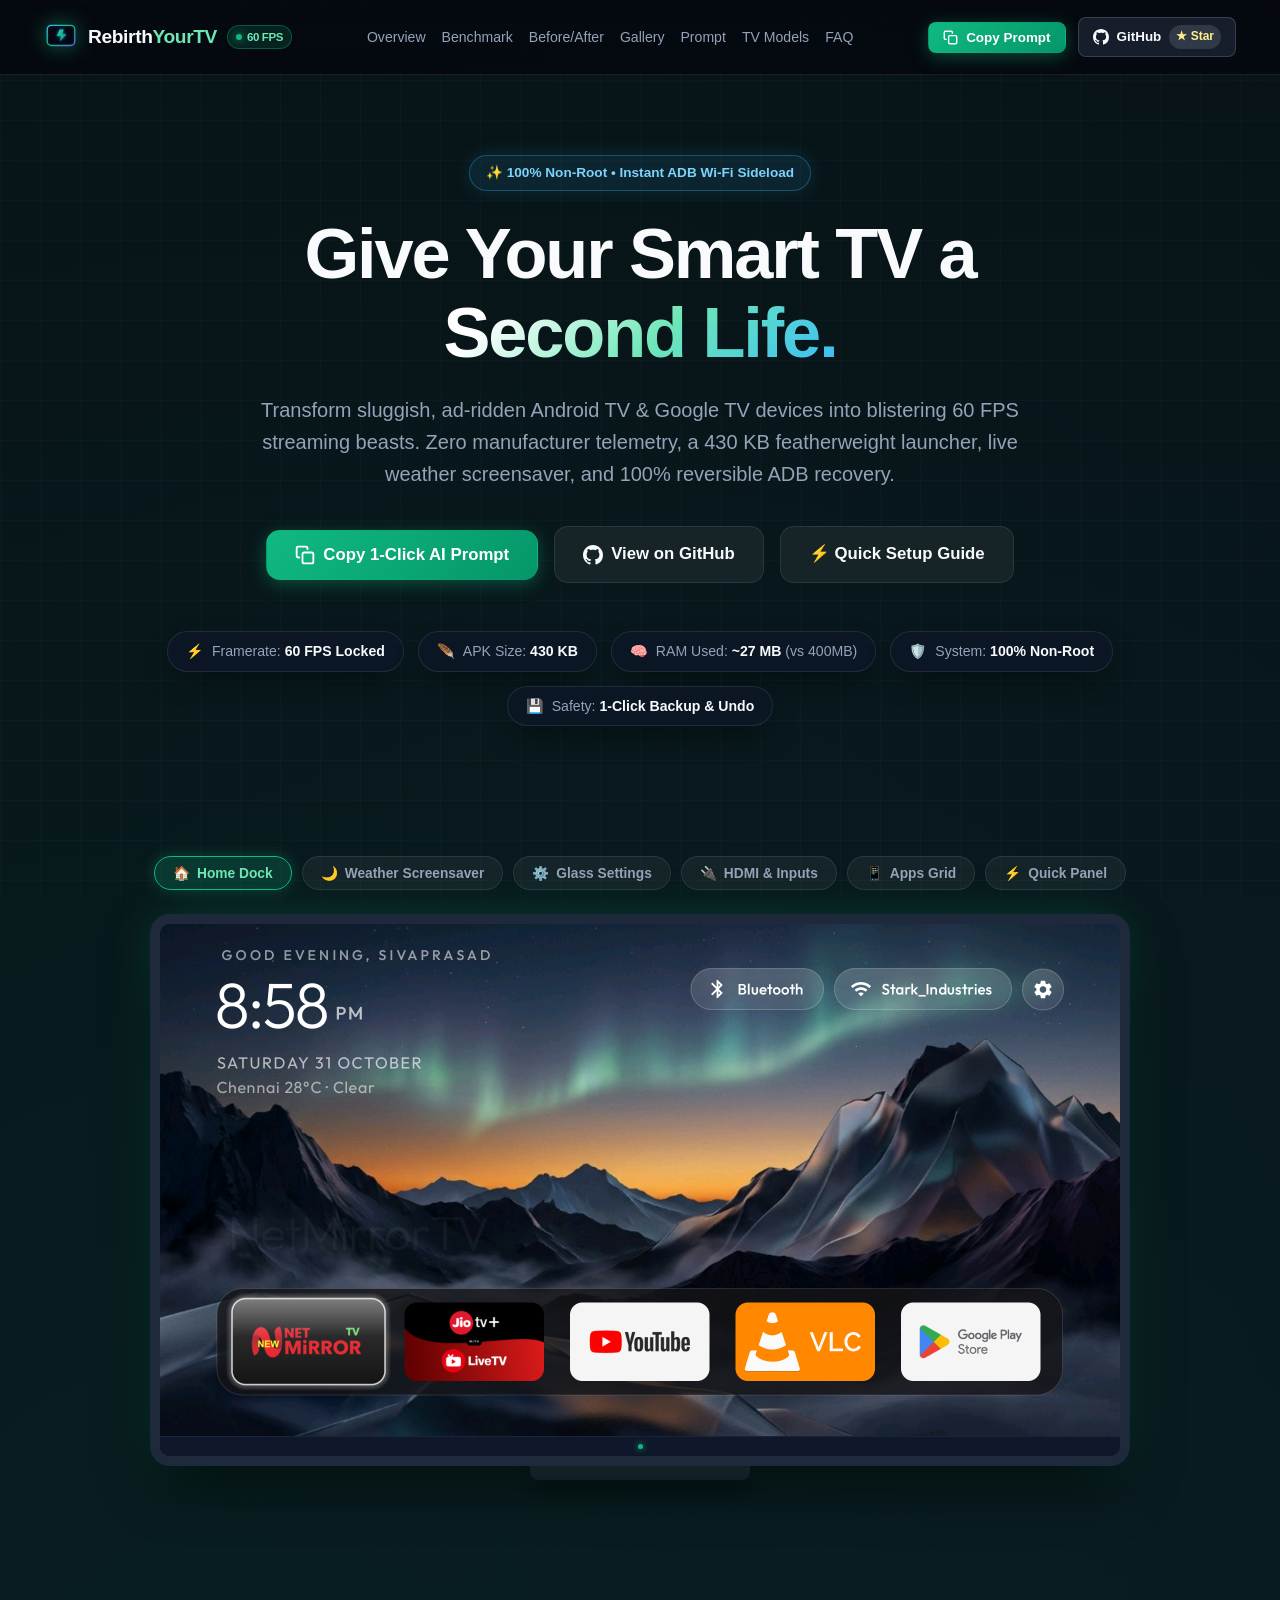
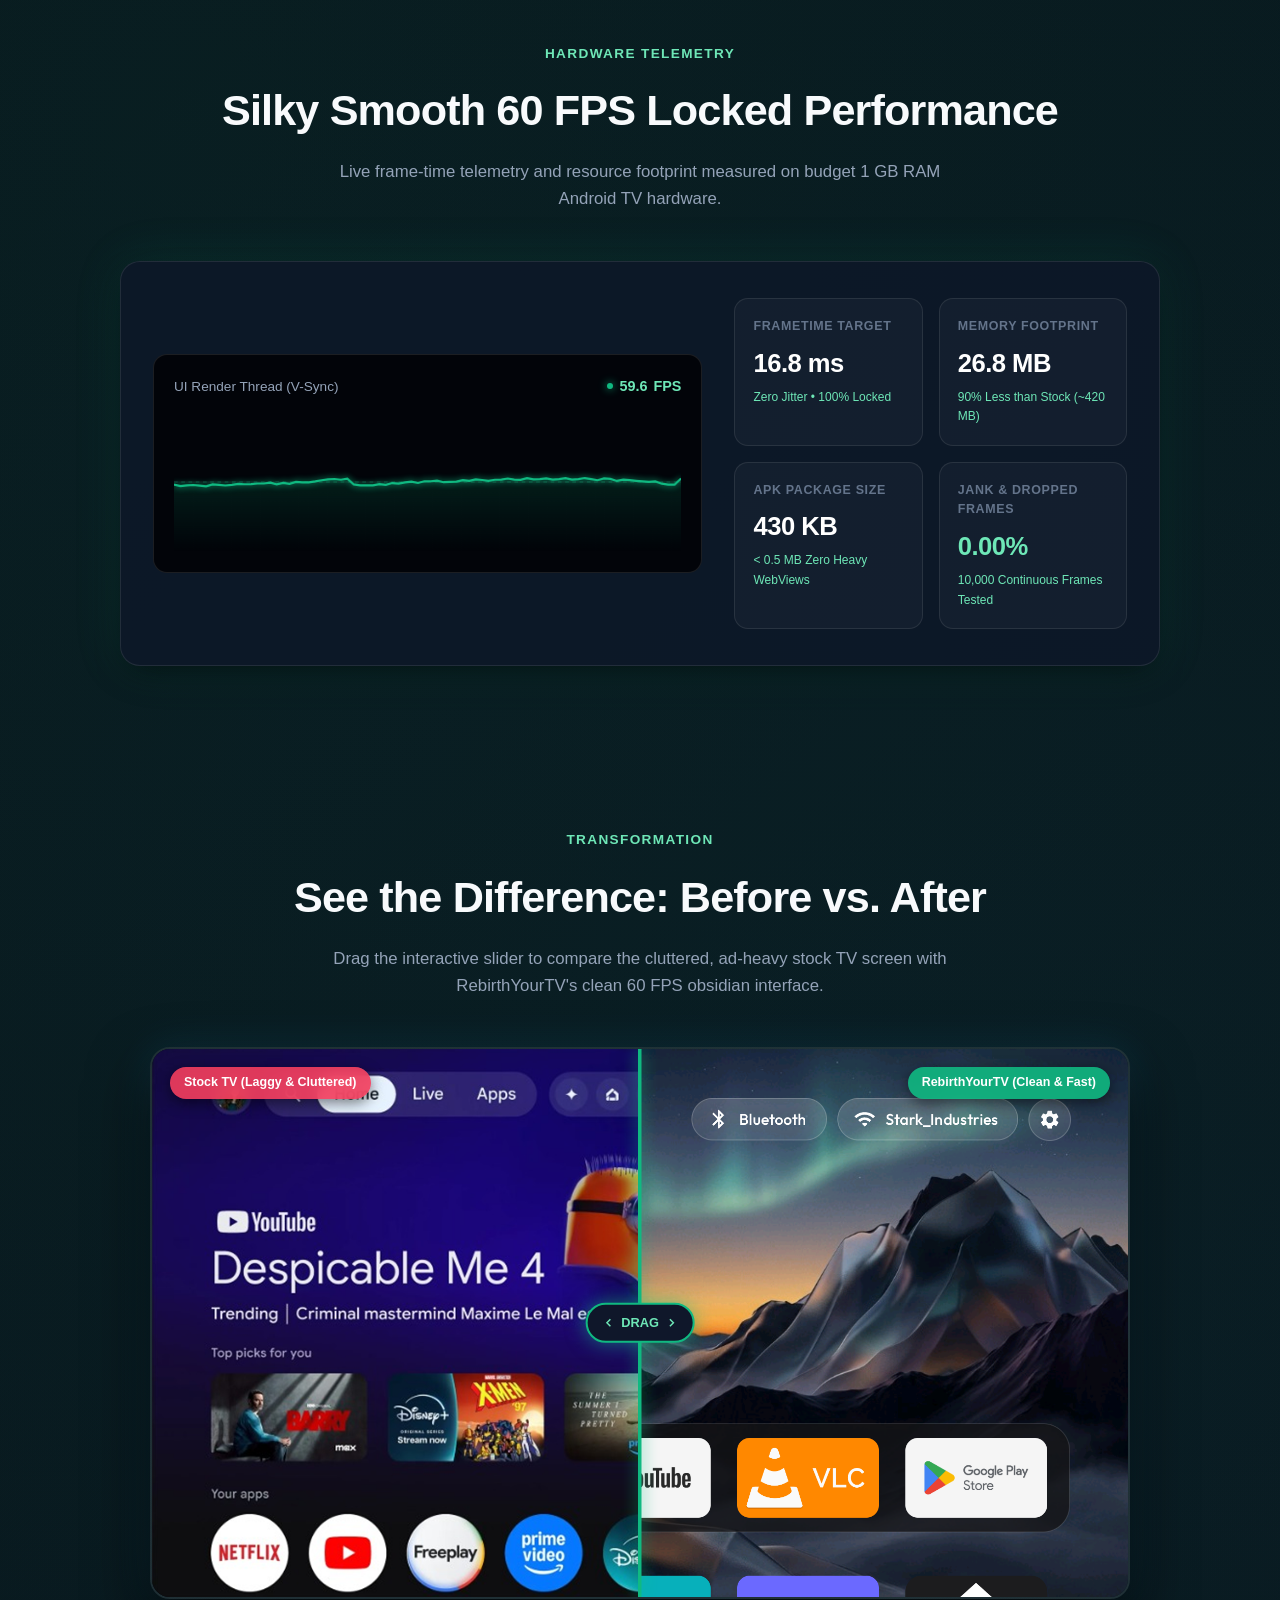
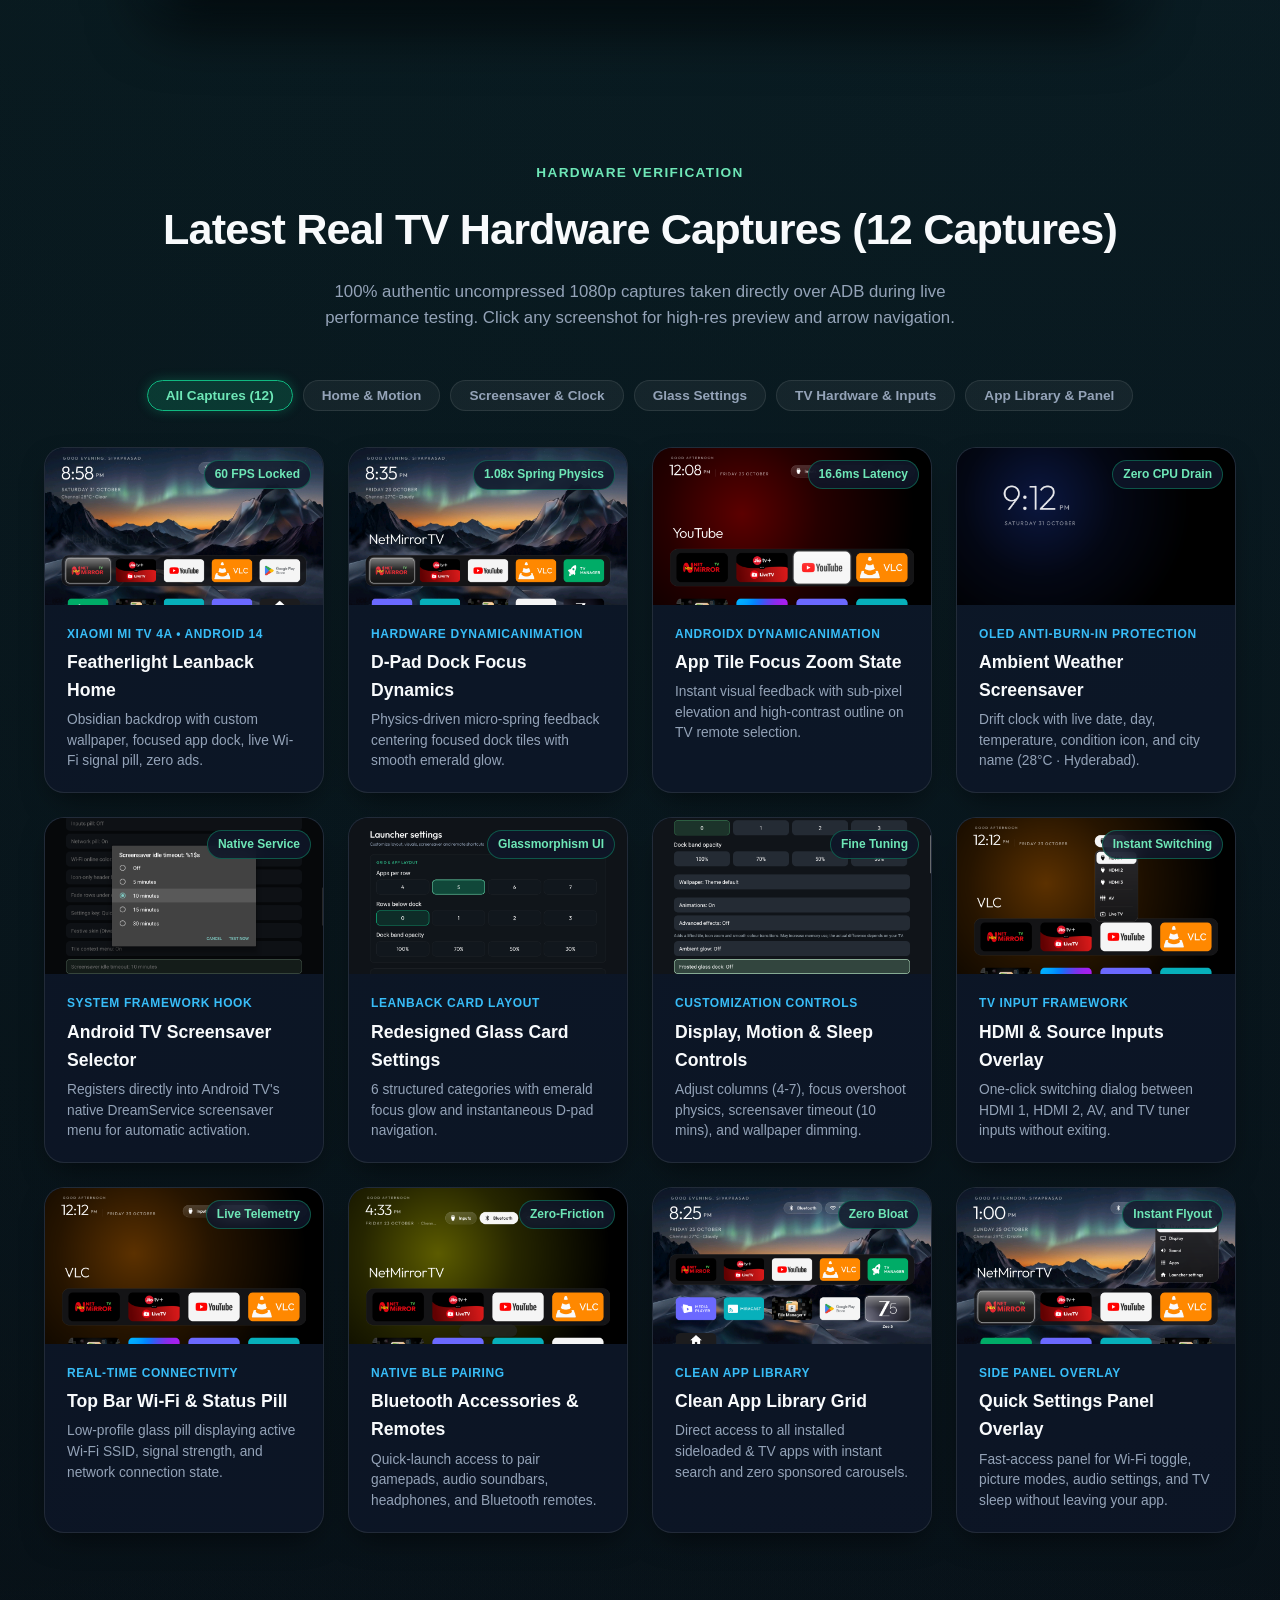
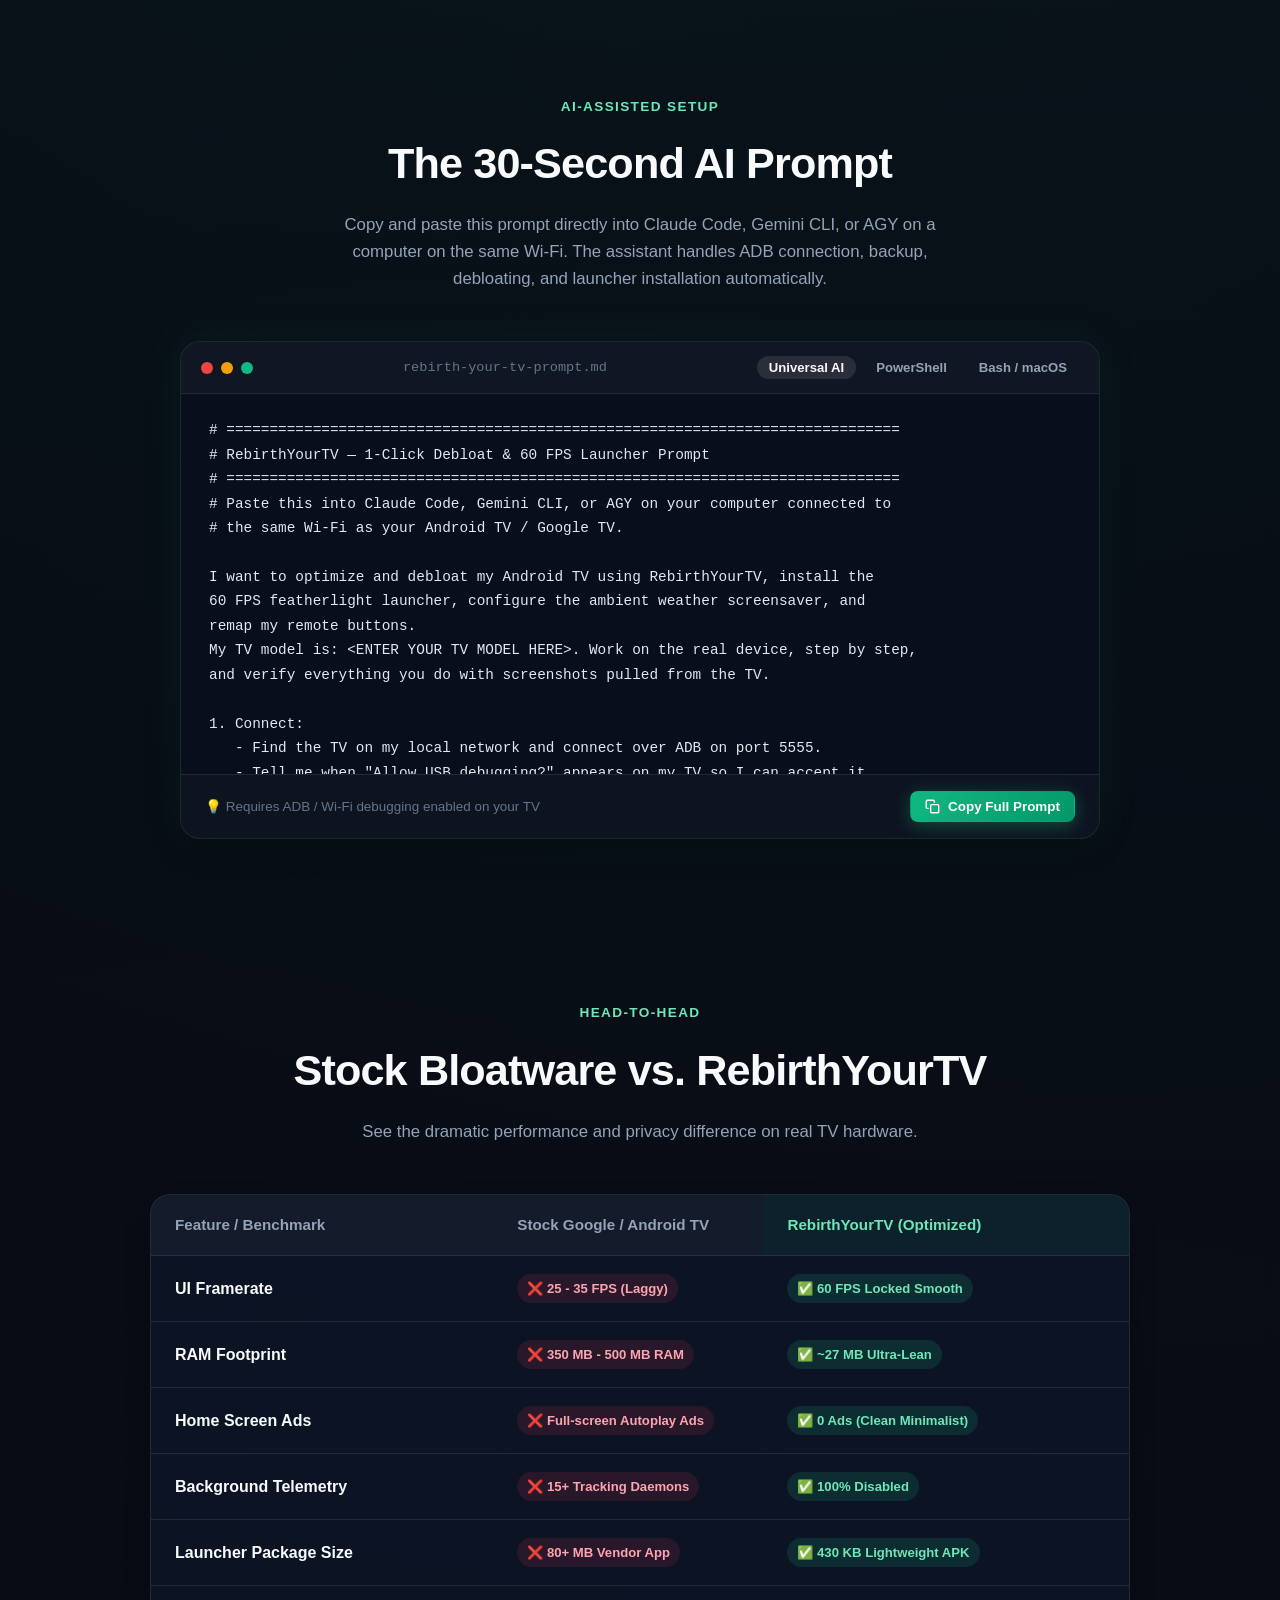
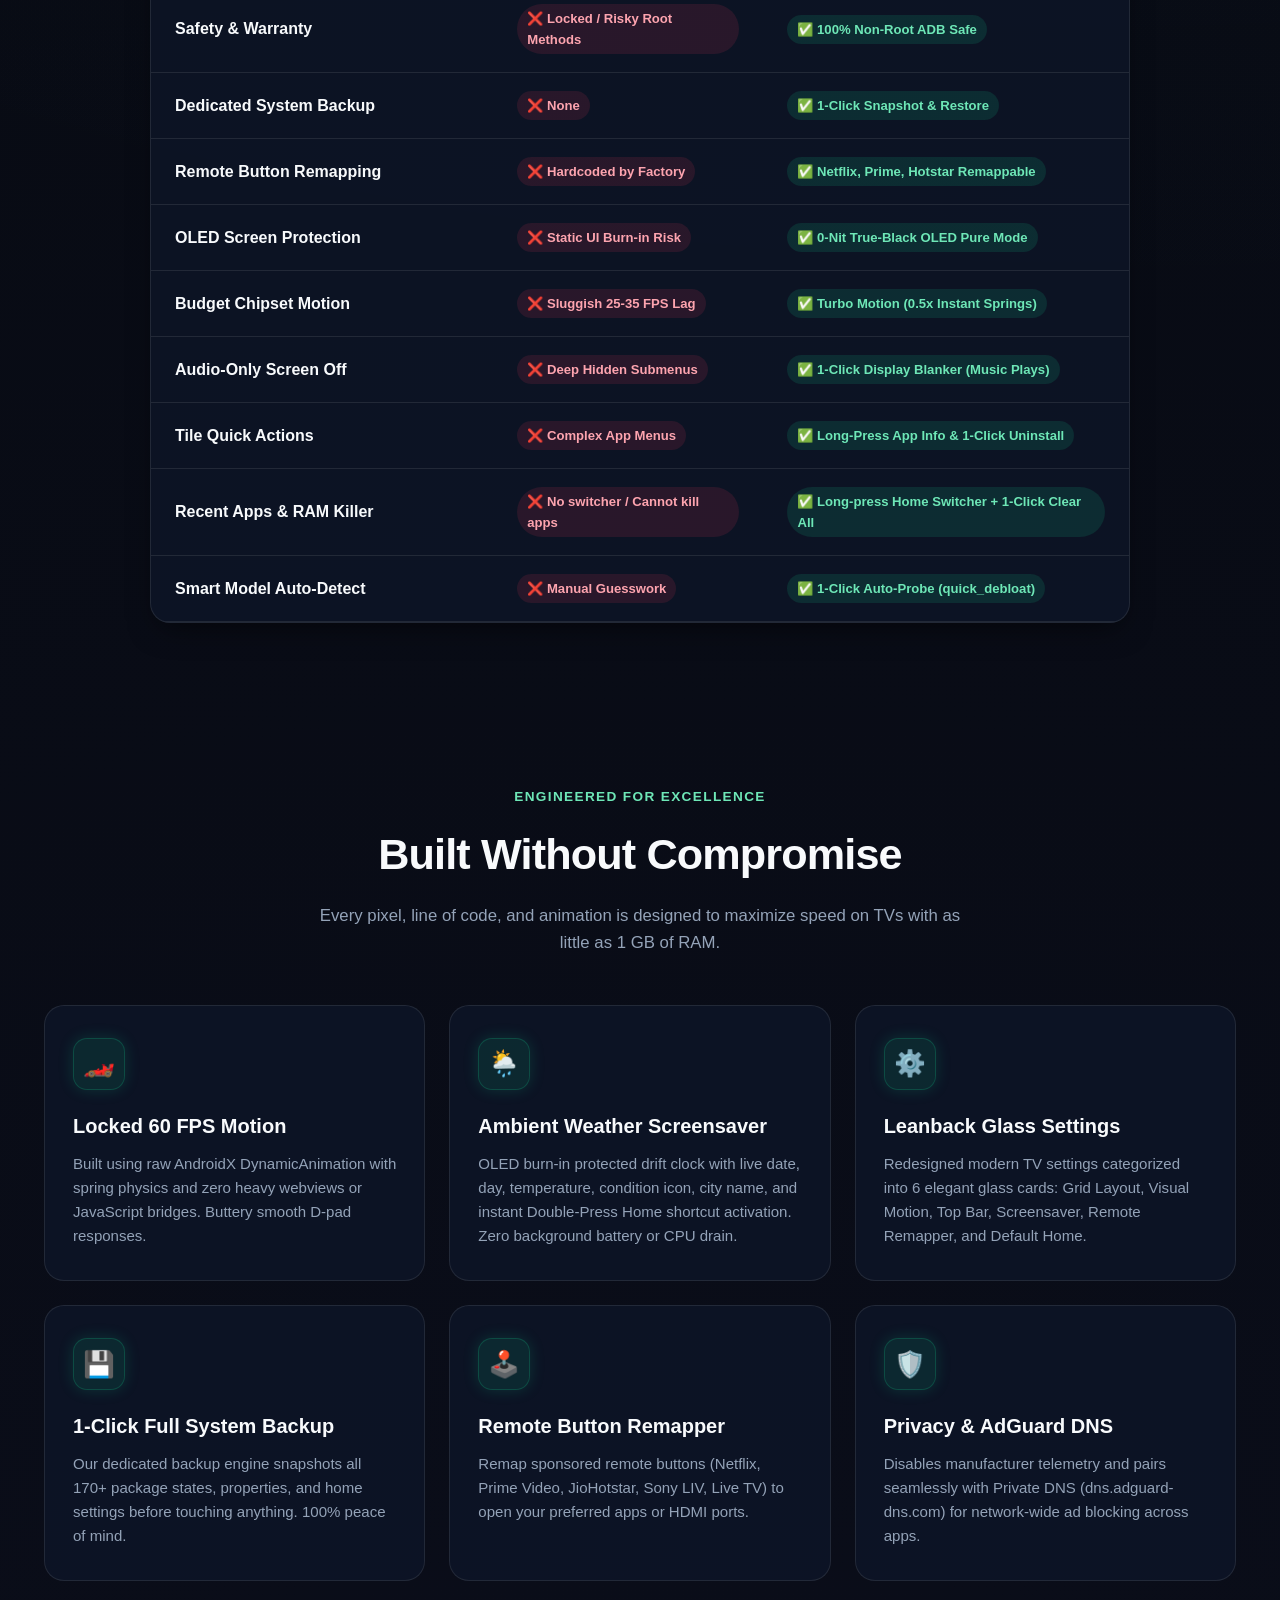
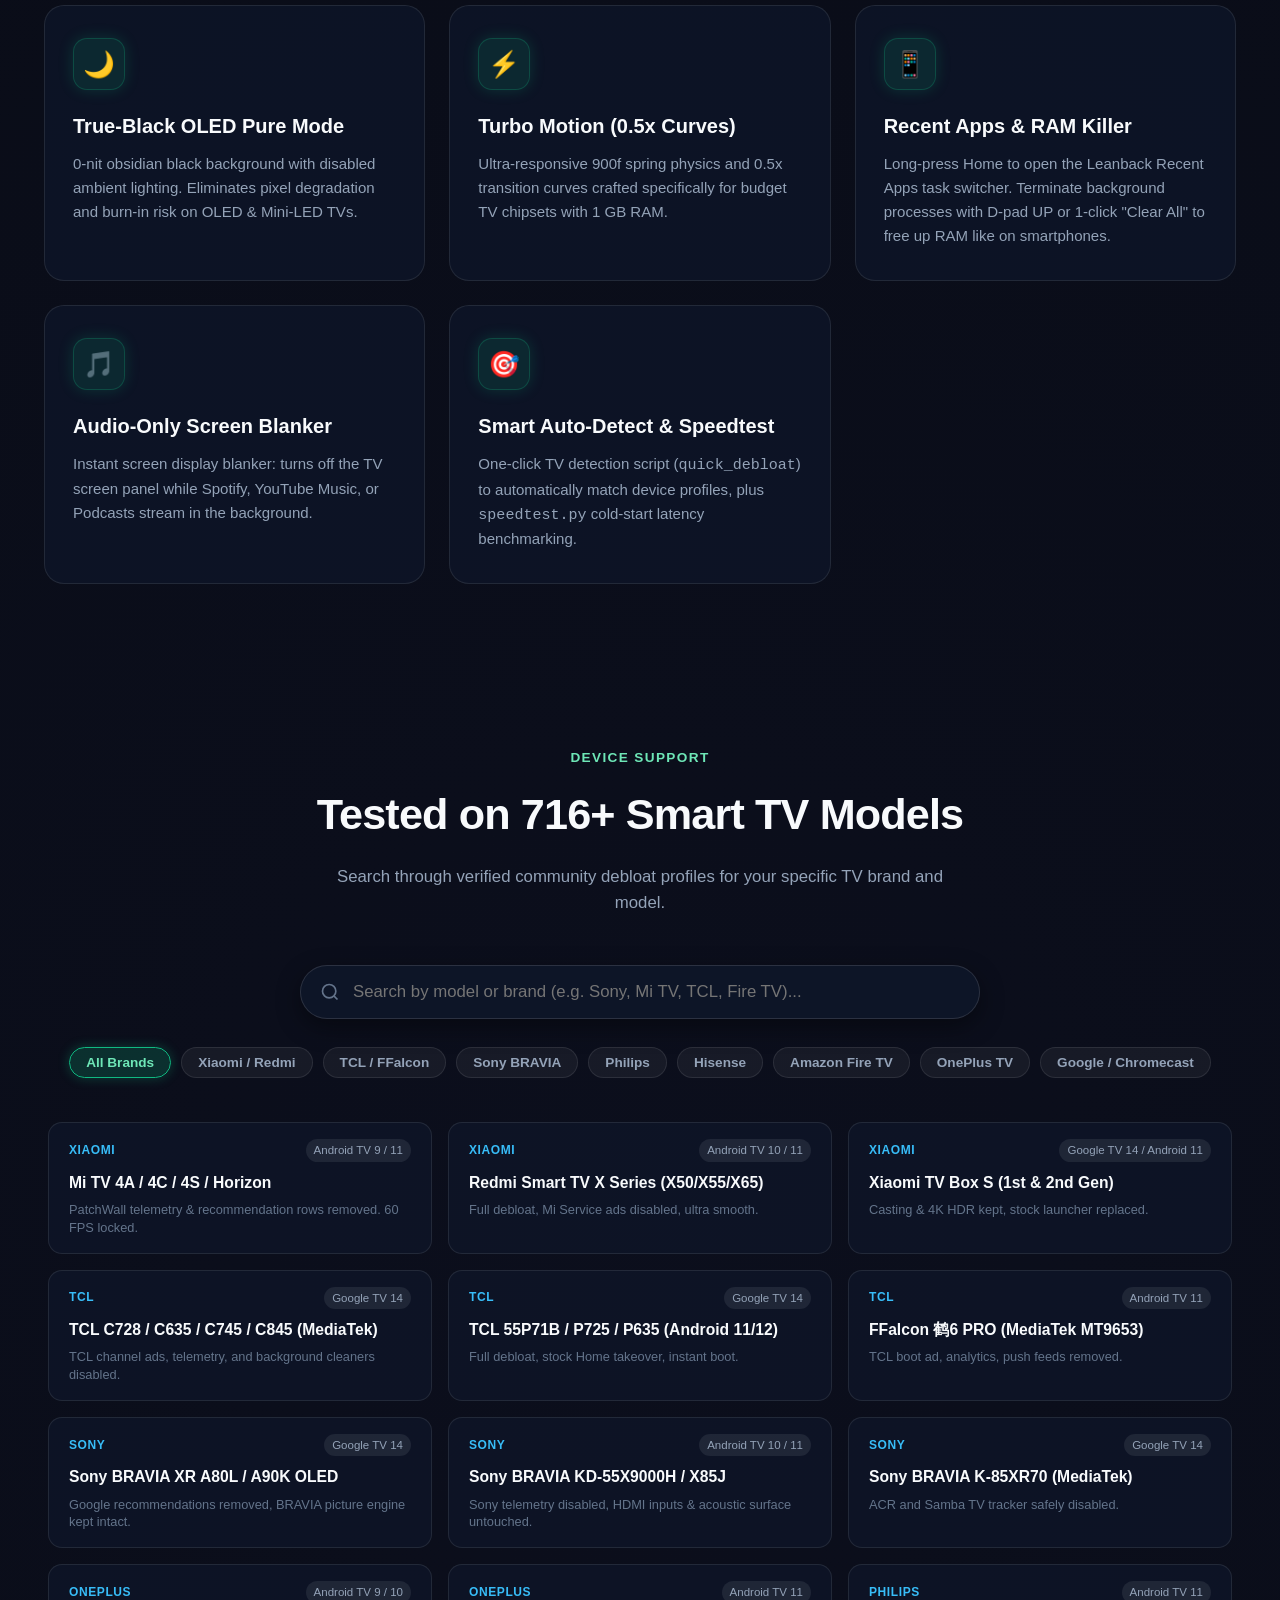
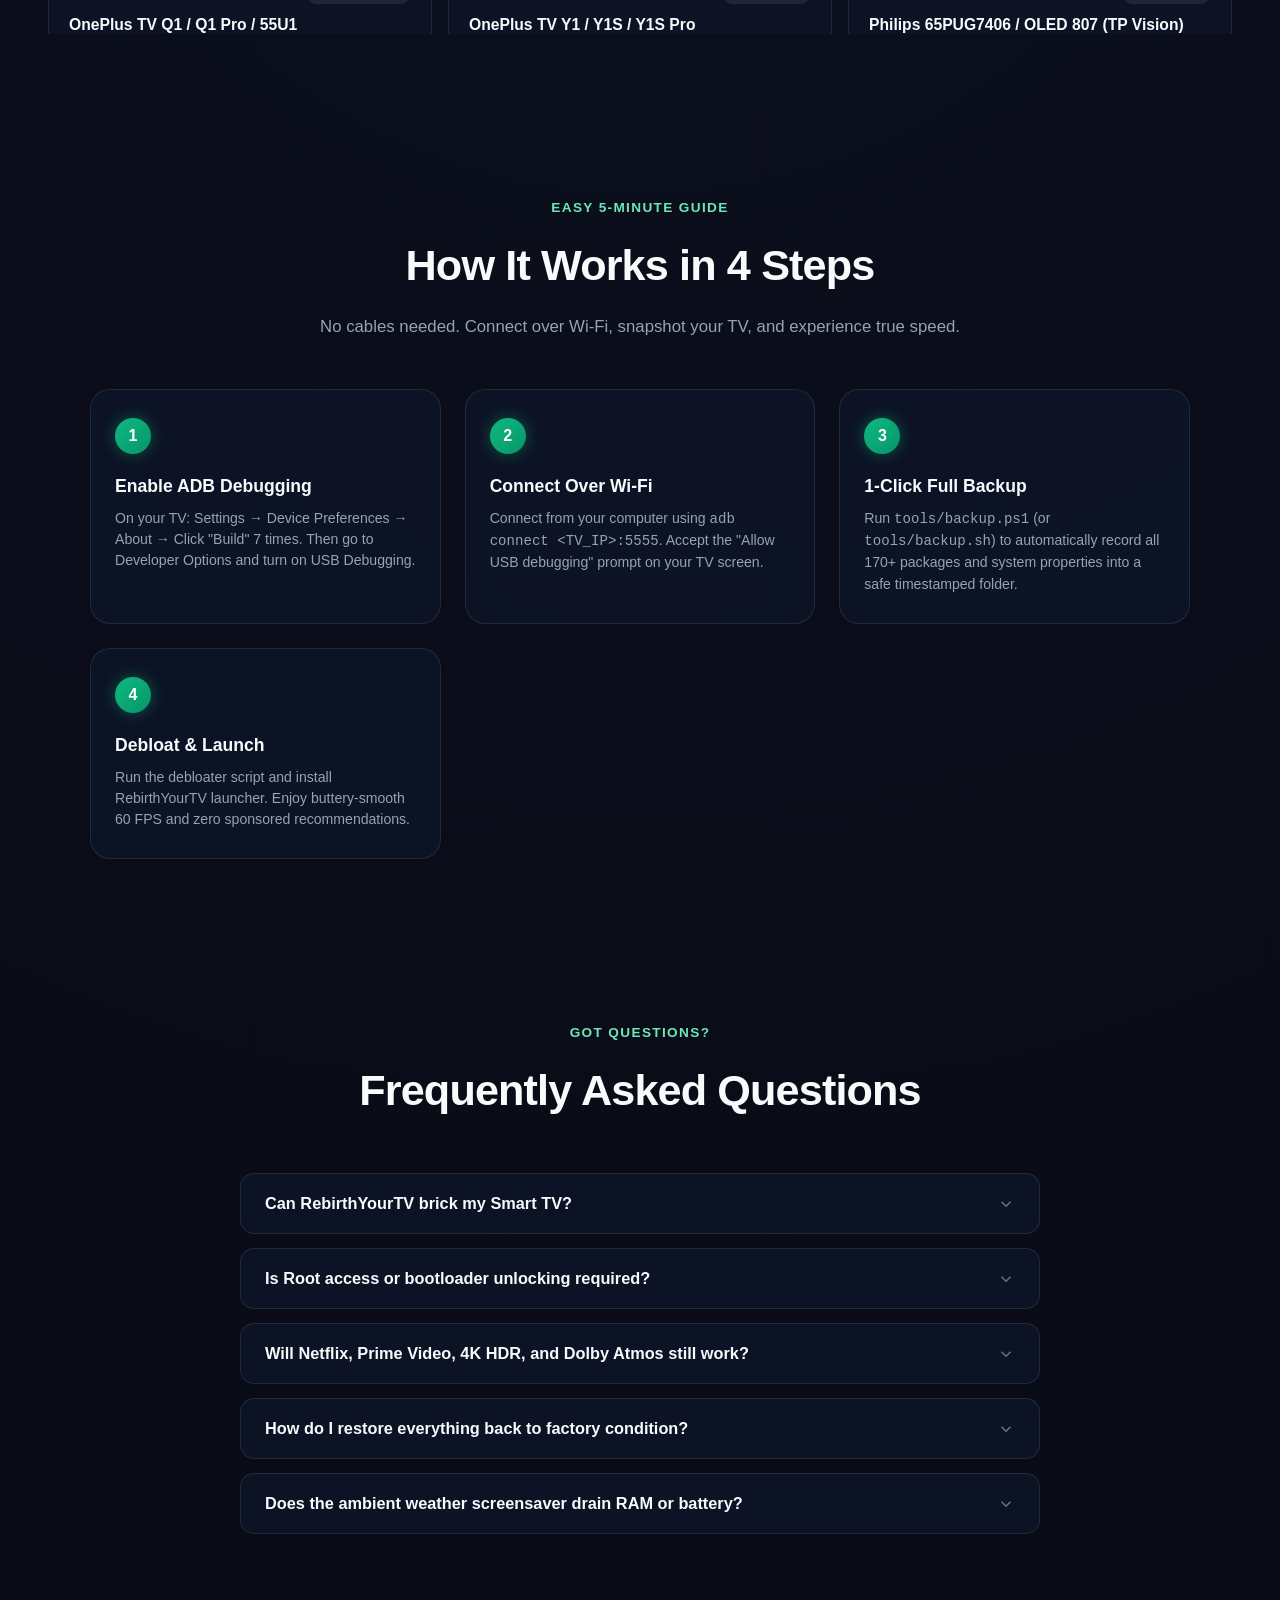
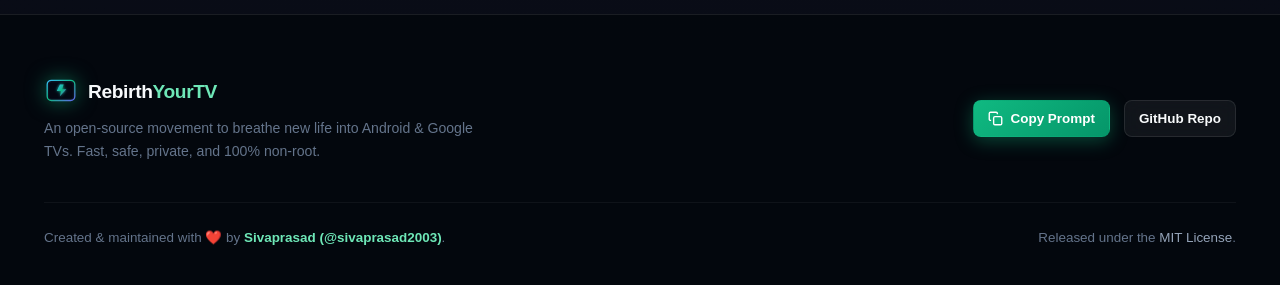
==== commit 6b30211b: "deploy: e60ed23a54f0e10cedd1f1ecf5ee9d6fb1340a38" ====
--- a/index.html
+++ b/index.html
@@ -573,6 +573,11 @@
                 <td><span class="badge-good">✅ Long-Press App Info &amp; 1-Click Uninstall</span></td>
               </tr>
               <tr>
+                <td class="feature-name">Recent Apps &amp; RAM Killer</td>
+                <td><span class="badge-bad">❌ No switcher / Cannot kill apps</span></td>
+                <td><span class="badge-good">✅ Long-press Home Switcher + 1-Click Clear All</span></td>
+              </tr>
+              <tr>
                 <td class="feature-name">Smart Model Auto-Detect</td>
                 <td><span class="badge-bad">❌ Manual Guesswork</span></td>
                 <td><span class="badge-good">✅ 1-Click Auto-Probe (quick_debloat)</span></td>
@@ -654,6 +659,14 @@
             <h3 class="feature-title">Turbo Motion (0.5x Curves)</h3>
             <p class="feature-desc">
               Ultra-responsive 900f spring physics and 0.5x transition curves crafted specifically for budget TV chipsets with 1 GB RAM.
+            </p>
+          </div>
+
+          <div class="feature-card">
+            <div class="feature-icon-box">📱</div>
+            <h3 class="feature-title">Recent Apps &amp; RAM Killer</h3>
+            <p class="feature-desc">
+              Long-press Home to open the Leanback Recent Apps task switcher. Terminate background processes with D-pad UP or 1-click &quot;Clear All&quot; to free up RAM like on smartphones.
             </p>
           </div>
 
